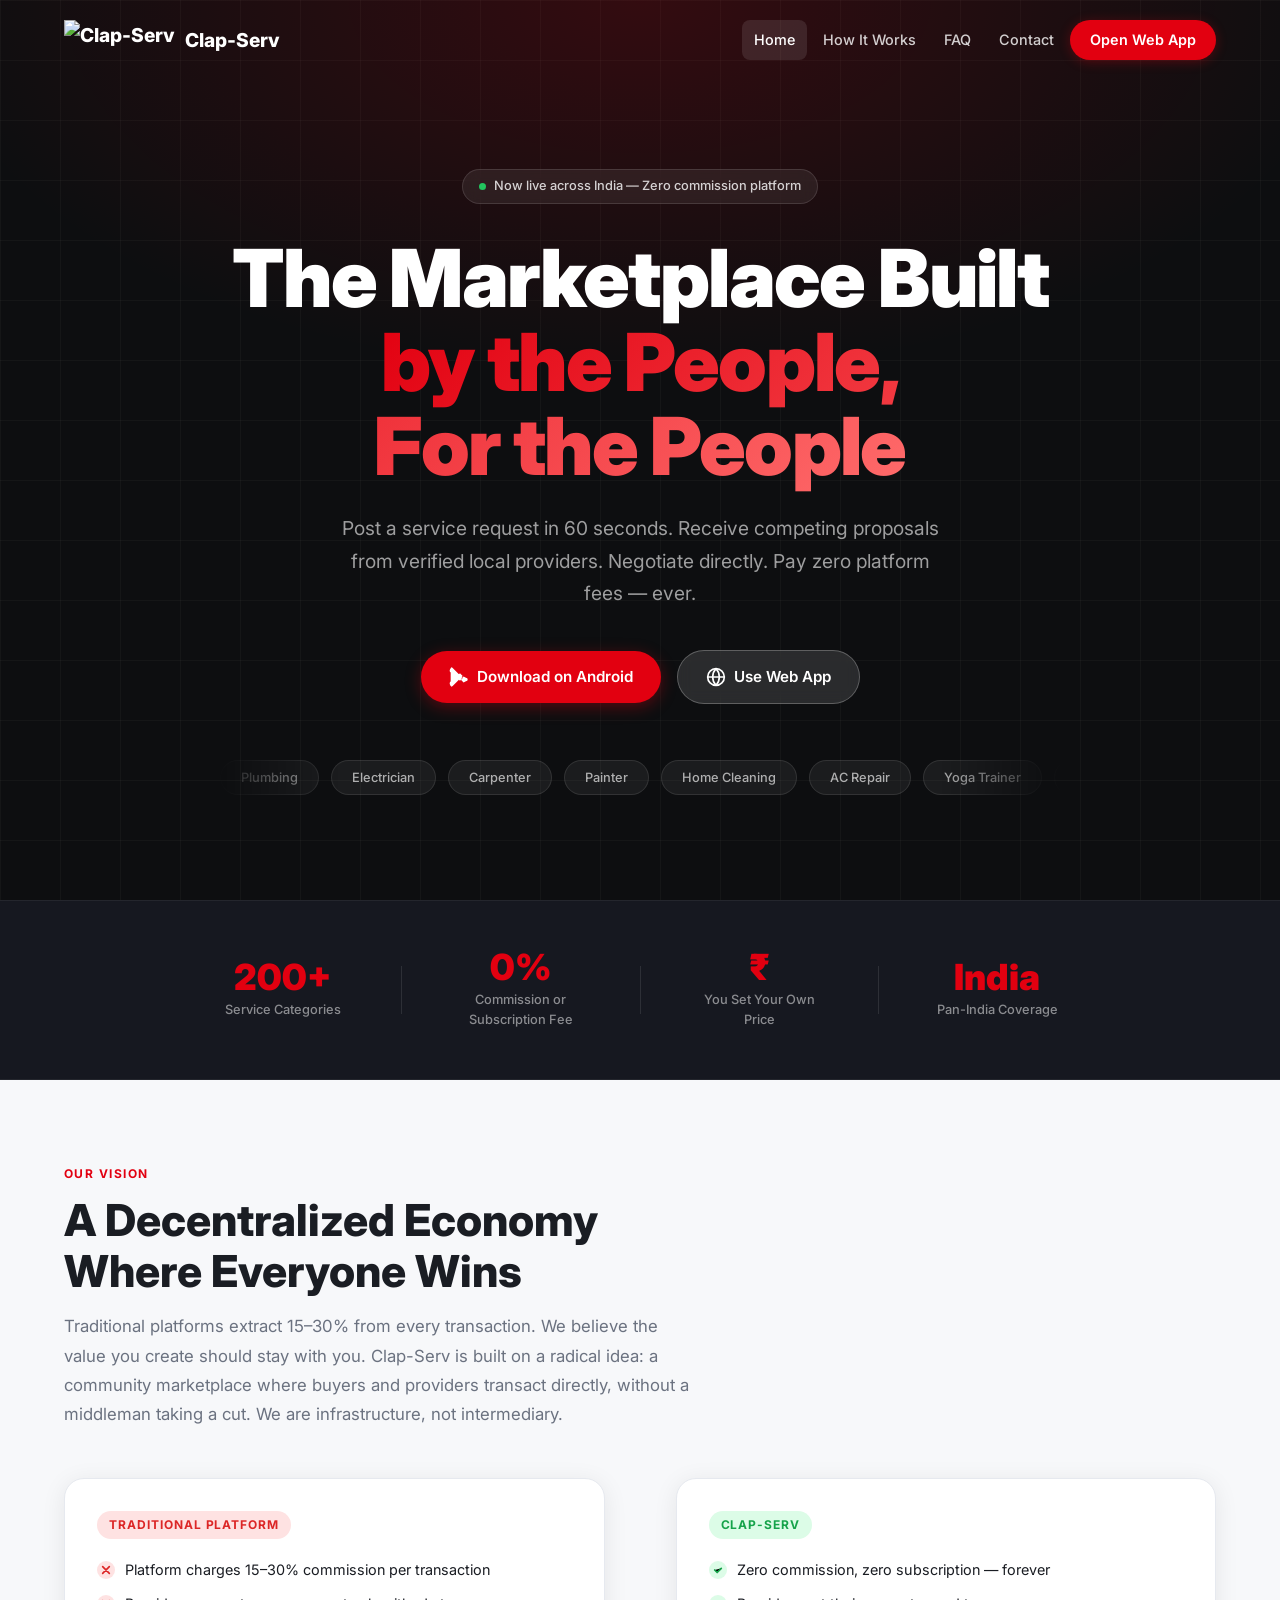
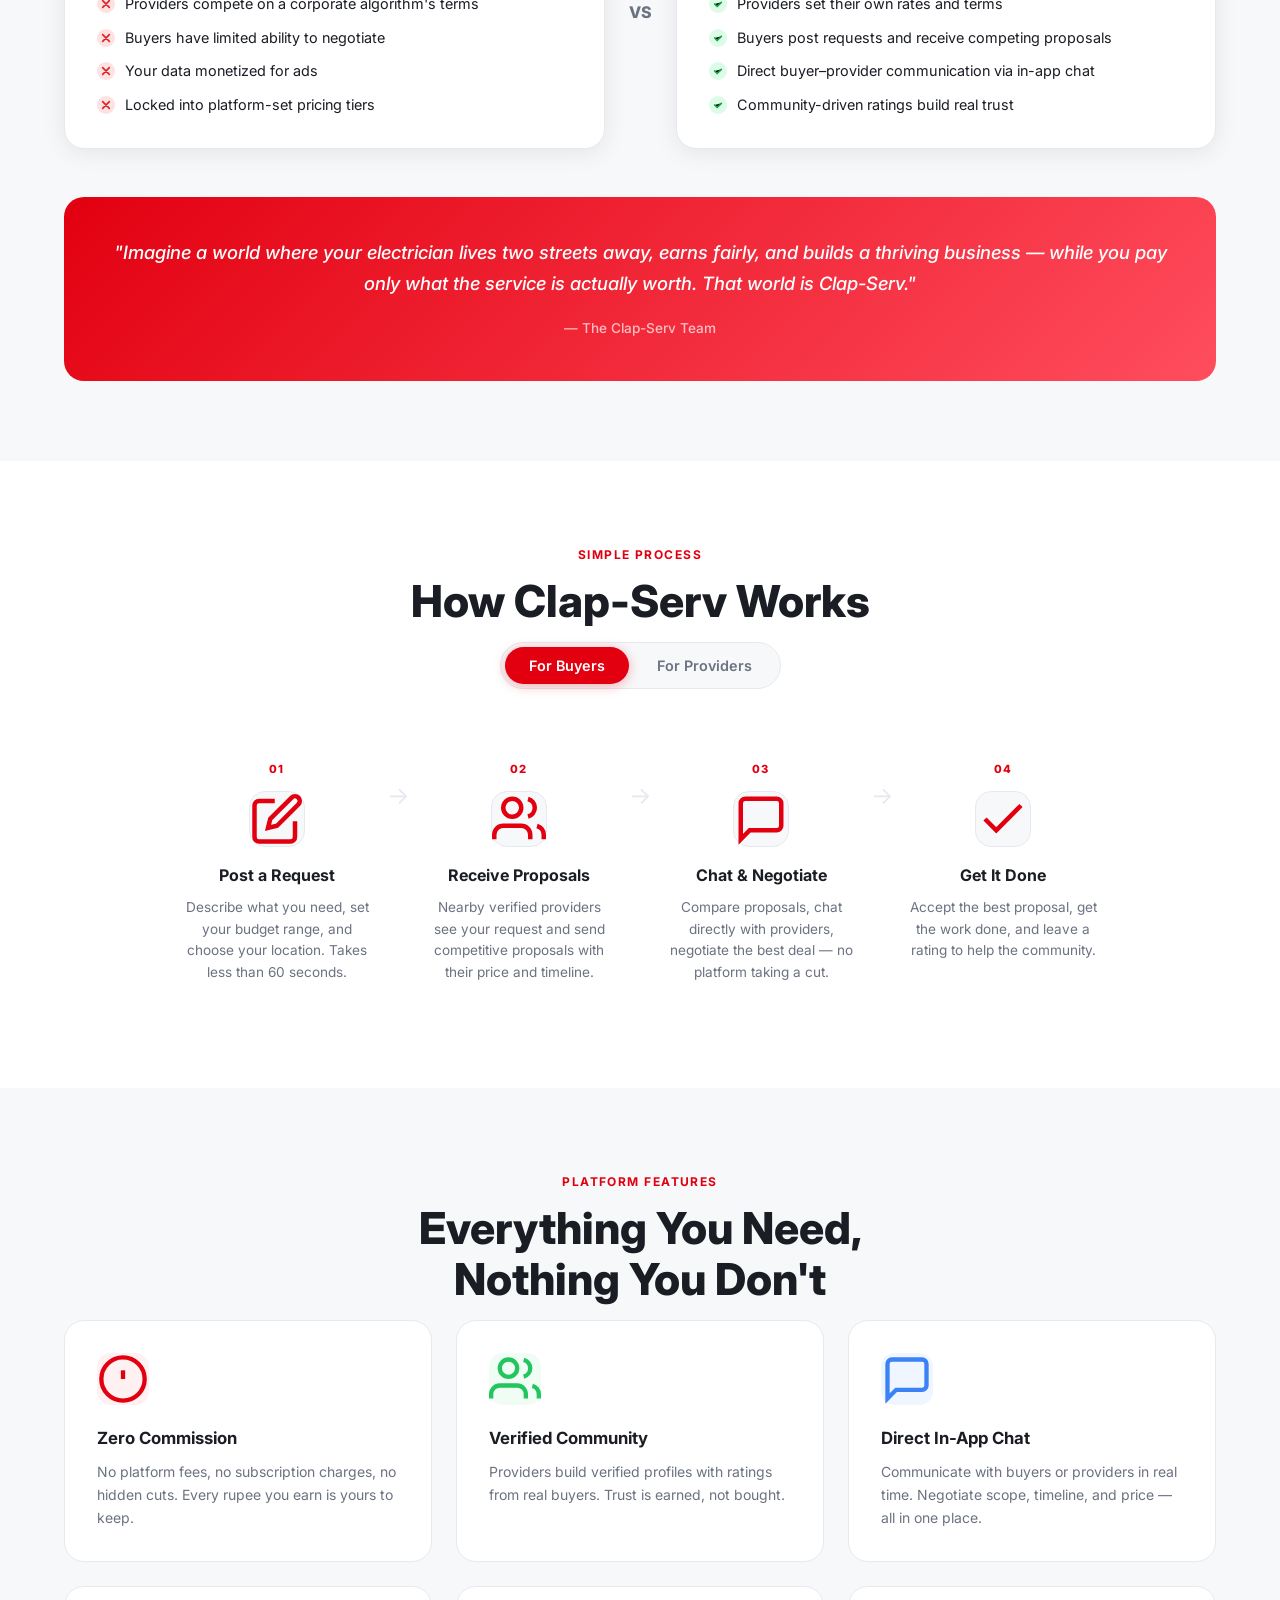
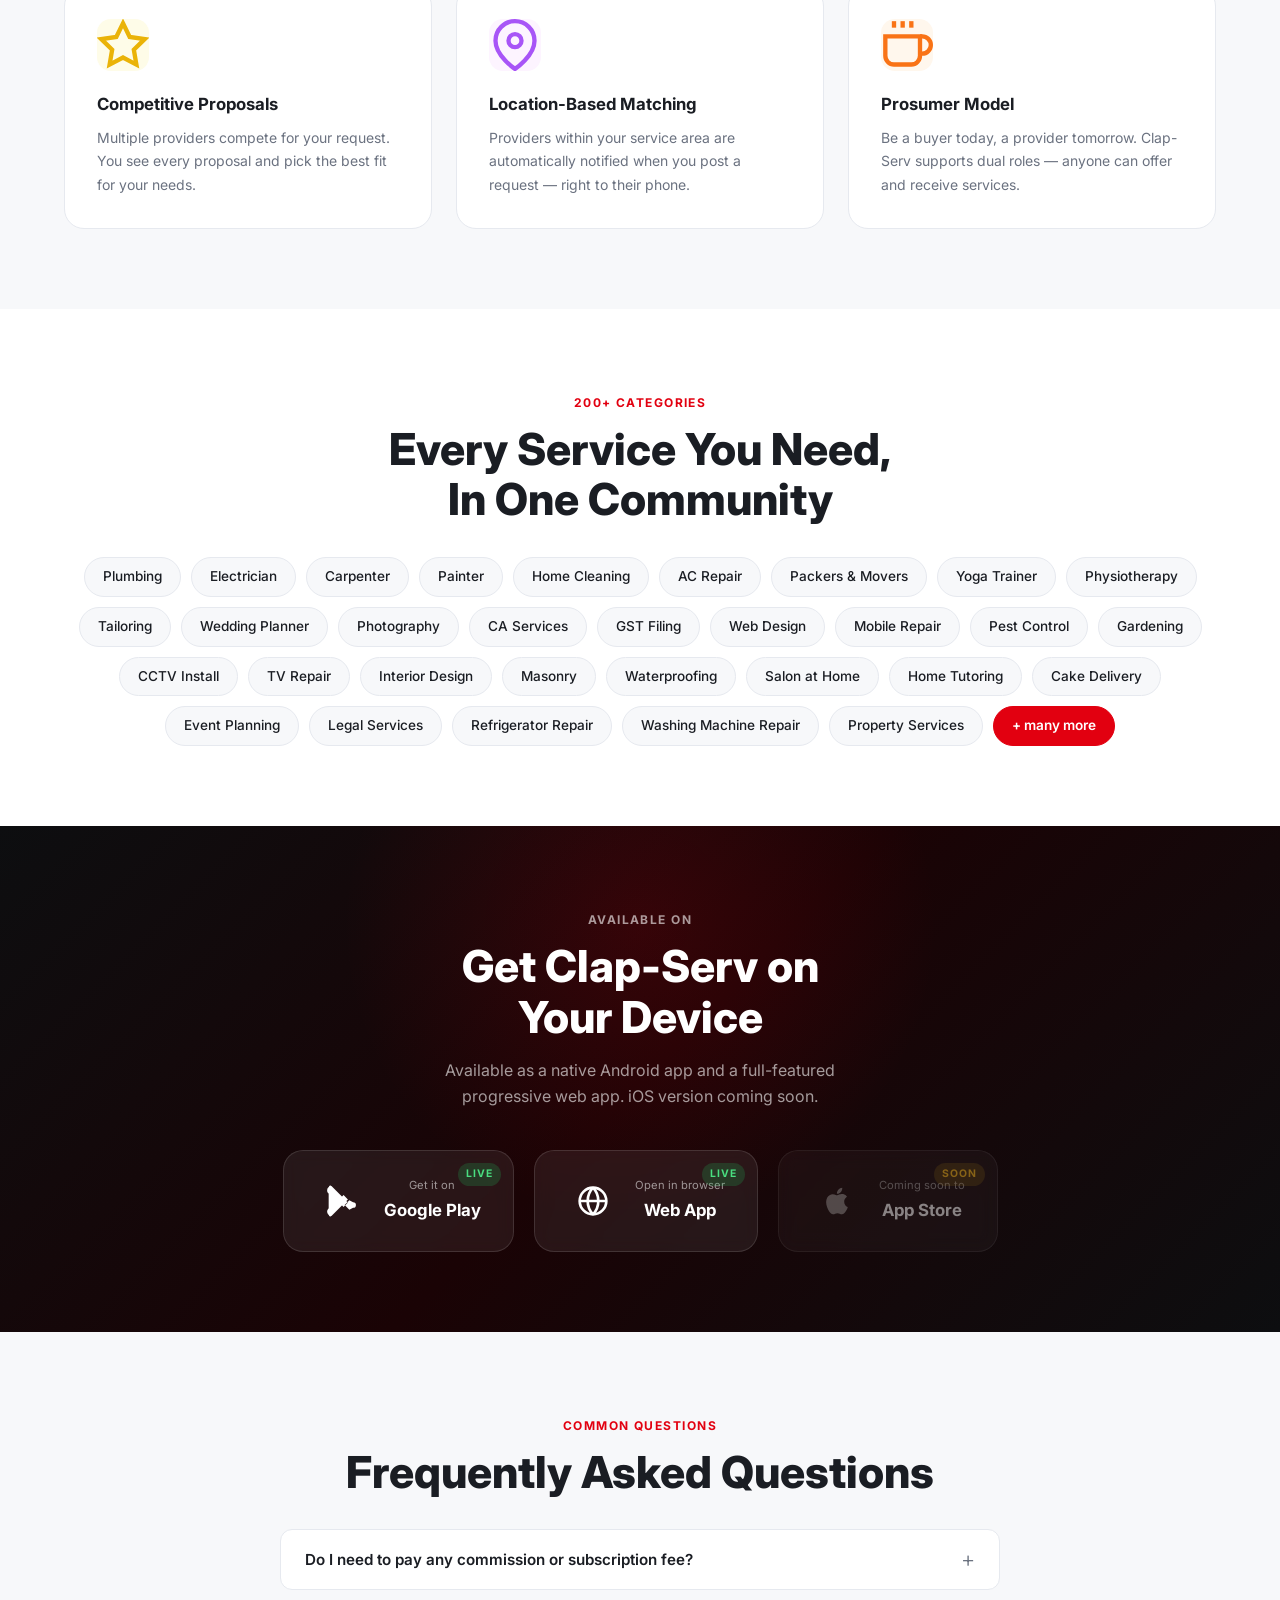
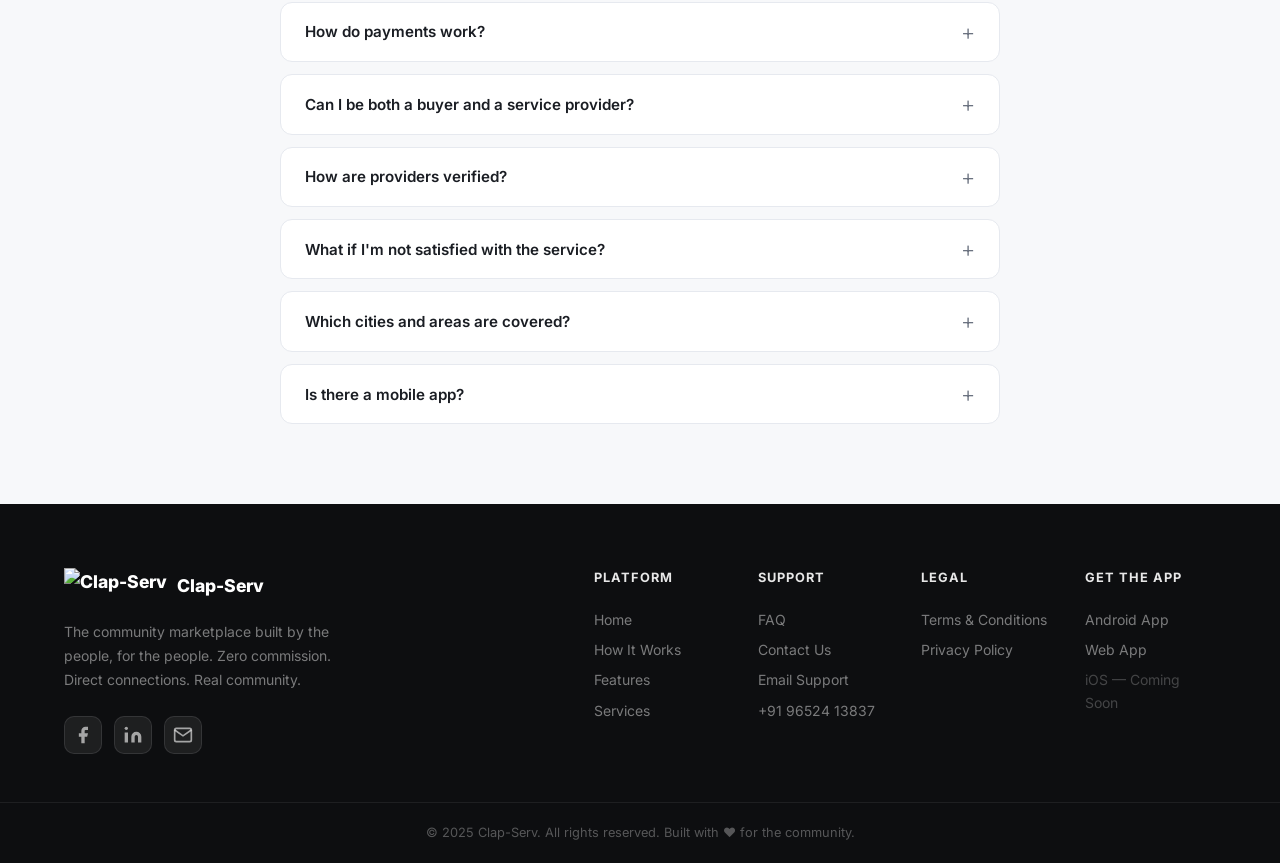
==== index.html @ e6463f9e "remove pricing page and all links to it Co-Authored-By: Claude Sonnet 4.6 <noreply@anthropic.com>" ====
<!DOCTYPE html>
<html lang="en">
<head>
  <meta charset="UTF-8">
  <meta name="viewport" content="width=device-width, initial-scale=1.0">
  <title>Clap-Serv — The Marketplace Built by the People, For the People</title>
  <meta name="description" content="Clap-Serv is India's decentralized community marketplace connecting buyers with skilled local service providers — zero commission, zero subscription.">
  <meta name="keywords" content="local services, marketplace, plumber, electrician, carpenter, zero commission, India, service providers, community">
  <meta name="author" content="Clap-Serv">
  <meta property="og:title" content="Clap-Serv — Community Service Marketplace">
  <meta property="og:description" content="Post a request. Get proposals. Pay zero commission. Join India's people-first service marketplace.">
  <meta property="og:image" content="images/logo_svg.png">
  <meta property="og:url" content="https://www.clap-serv.com">
  <link rel="icon" type="image/png" href="images/logo_svg.png">

  <!-- Google Fonts -->
  <link rel="preconnect" href="https://fonts.googleapis.com">
  <link rel="preconnect" href="https://fonts.gstatic.com" crossorigin>
  <link href="https://fonts.googleapis.com/css2?family=Inter:wght@300;400;500;600;700;800;900&display=swap" rel="stylesheet">

  <link rel="stylesheet" href="style.css">
</head>
<body>

  <!-- ============ NAVBAR ============ -->
  <nav class="navbar" id="navbar">
    <div class="nav-container">
      <a href="index.html" class="nav-logo">
        <img src="images/logo_svg.png" alt="Clap-Serv" height="40">
        <span>Clap-Serv</span>
      </a>
      <button class="nav-toggle" id="navToggle" aria-label="Toggle menu">
        <span></span><span></span><span></span>
      </button>
      <div class="nav-links" id="navLinks">
        <a href="index.html" class="active">Home</a>
        <a href="#how-it-works">How It Works</a>
        <a href="faq/index.html">FAQ</a>
        <a href="contact.html">Contact</a>
        <a href="https://app.clap-serv.com" class="btn-nav" target="_blank">Open Web App</a>
      </div>
    </div>
  </nav>

  <!-- ============ HERO ============ -->
  <section class="hero" id="home">
    <div class="hero-bg-grid"></div>
    <div class="hero-container">
      <div class="hero-badge">
        <span class="badge-dot"></span>
        Now live across India &mdash; Zero commission platform
      </div>
      <h1 class="hero-title">
        The Marketplace Built<br>
        <span class="gradient-text">by the People,<br>For the People</span>
      </h1>
      <p class="hero-sub">
        Post a service request in 60 seconds. Receive competing proposals from verified local providers.
        Negotiate directly. Pay zero platform fees — ever.
      </p>
      <div class="hero-actions">
        <a href="https://play.google.com/store/apps/details?id=com.clapserv.app" class="btn-primary" target="_blank">
          <svg viewBox="0 0 24 24" fill="currentColor" width="20" height="20"><path d="M3.18 23.76A2 2 0 0 1 2 22V2a2 2 0 0 1 1.18-1.76L14 12 3.18 23.76zm17.14-10.89L17.5 11.5l-3.5 3.5 3.5 3.5 2.82-1.36A2 2 0 0 0 20.32 12.87zM4.1.83 16.45 13.17 13.17 16.45 3.86 7.14a2.01 2.01 0 0 1 .24-6.31zM3.86 16.87l9.31-9.31 3.28 3.28L4.1 23.17A2 2 0 0 1 3.86 16.87z"/></svg>
          Download on Android
        </a>
        <a href="https://app.clap-serv.com" class="btn-secondary" target="_blank">
          <svg viewBox="0 0 24 24" fill="none" stroke="currentColor" stroke-width="2" width="20" height="20"><circle cx="12" cy="12" r="10"/><path d="M12 2a14.5 14.5 0 0 1 0 20M12 2a14.5 14.5 0 0 0 0 20M2 12h20"/></svg>
          Use Web App
        </a>
      </div>
      <div class="hero-marquee-wrap">
        <div class="hero-marquee">
          <div class="marquee-track">
            <span>Plumbing</span><span>Electrician</span><span>Carpenter</span><span>Painter</span><span>Home Cleaning</span><span>AC Repair</span><span>Yoga Trainer</span><span>CA Services</span><span>Photography</span><span>Web Design</span><span>Tailoring</span><span>Pest Control</span><span>Home Tutoring</span><span>Wedding Planner</span><span>Physiotherapy</span><span>CCTV Install</span>
            <span>Plumbing</span><span>Electrician</span><span>Carpenter</span><span>Painter</span><span>Home Cleaning</span><span>AC Repair</span><span>Yoga Trainer</span><span>CA Services</span><span>Photography</span><span>Web Design</span><span>Tailoring</span><span>Pest Control</span><span>Home Tutoring</span><span>Wedding Planner</span><span>Physiotherapy</span><span>CCTV Install</span>
          </div>
        </div>
      </div>
    </div>
  </section>

  <!-- ============ STATS BAR ============ -->
  <section class="stats-bar">
    <div class="stats-container">
      <div class="stat-item">
        <span class="stat-num">200+</span>
        <span class="stat-label">Service Categories</span>
      </div>
      <div class="stat-divider"></div>
      <div class="stat-item">
        <span class="stat-num">0%</span>
        <span class="stat-label">Commission or Subscription Fee</span>
      </div>
      <div class="stat-divider"></div>
      <div class="stat-item">
        <span class="stat-num">&#x20B9;</span>
        <span class="stat-label">You Set Your Own Price</span>
      </div>
      <div class="stat-divider"></div>
      <div class="stat-item">
        <span class="stat-num">India</span>
        <span class="stat-label">Pan-India Coverage</span>
      </div>
    </div>
  </section>

  <!-- ============ VISION ============ -->
  <section class="vision" id="vision">
    <div class="section-container">
      <div class="section-label">Our Vision</div>
      <h2 class="section-title">A Decentralized Economy<br>Where Everyone Wins</h2>
      <p class="section-sub">
        Traditional platforms extract 15–30% from every transaction. We believe the value you create should stay with you.
        Clap-Serv is built on a radical idea: a community marketplace where buyers and providers transact directly,
        without a middleman taking a cut. We are infrastructure, not intermediary.
      </p>
      <div class="vision-compare">
        <div class="compare-card compare-old">
          <div class="compare-header">
            <span class="compare-tag tag-old">Traditional Platform</span>
          </div>
          <ul class="compare-list">
            <li class="bad">Platform charges 15–30% commission per transaction</li>
            <li class="bad">Providers compete on a corporate algorithm's terms</li>
            <li class="bad">Buyers have limited ability to negotiate</li>
            <li class="bad">Your data monetized for ads</li>
            <li class="bad">Locked into platform-set pricing tiers</li>
          </ul>
        </div>
        <div class="compare-vs">VS</div>
        <div class="compare-card compare-new">
          <div class="compare-header">
            <span class="compare-tag tag-new">Clap-Serv</span>
          </div>
          <ul class="compare-list">
            <li class="good">Zero commission, zero subscription — forever</li>
            <li class="good">Providers set their own rates and terms</li>
            <li class="good">Buyers post requests and receive competing proposals</li>
            <li class="good">Direct buyer–provider communication via in-app chat</li>
            <li class="good">Community-driven ratings build real trust</li>
          </ul>
        </div>
      </div>
      <div class="vision-quote">
        <blockquote>
          "Imagine a world where your electrician lives two streets away, earns fairly, and builds a thriving business —
          while you pay only what the service is actually worth. That world is Clap-Serv."
        </blockquote>
        <cite>— The Clap-Serv Team</cite>
      </div>
    </div>
  </section>

  <!-- ============ HOW IT WORKS ============ -->
  <section class="how-it-works" id="how-it-works">
    <div class="section-container">
      <div class="section-label">Simple Process</div>
      <h2 class="section-title">How Clap-Serv Works</h2>
      <div class="tabs">
        <button class="tab-btn active" data-tab="buyers">For Buyers</button>
        <button class="tab-btn" data-tab="providers">For Providers</button>
      </div>
      <div class="tab-content active" id="tab-buyers">
        <div class="steps">
          <div class="step">
            <div class="step-number">01</div>
            <div class="step-icon">
              <svg viewBox="0 0 24 24" fill="none" stroke="currentColor" stroke-width="2"><path d="M11 4H4a2 2 0 0 0-2 2v14a2 2 0 0 0 2 2h14a2 2 0 0 0 2-2v-7"/><path d="M18.5 2.5a2.121 2.121 0 0 1 3 3L12 15l-4 1 1-4 9.5-9.5z"/></svg>
            </div>
            <h3>Post a Request</h3>
            <p>Describe what you need, set your budget range, and choose your location. Takes less than 60 seconds.</p>
          </div>
          <div class="step-arrow">→</div>
          <div class="step">
            <div class="step-number">02</div>
            <div class="step-icon">
              <svg viewBox="0 0 24 24" fill="none" stroke="currentColor" stroke-width="2"><path d="M17 21v-2a4 4 0 0 0-4-4H5a4 4 0 0 0-4 4v2"/><circle cx="9" cy="7" r="4"/><path d="M23 21v-2a4 4 0 0 0-3-3.87"/><path d="M16 3.13a4 4 0 0 1 0 7.75"/></svg>
            </div>
            <h3>Receive Proposals</h3>
            <p>Nearby verified providers see your request and send competitive proposals with their price and timeline.</p>
          </div>
          <div class="step-arrow">→</div>
          <div class="step">
            <div class="step-number">03</div>
            <div class="step-icon">
              <svg viewBox="0 0 24 24" fill="none" stroke="currentColor" stroke-width="2"><path d="M21 15a2 2 0 0 1-2 2H7l-4 4V5a2 2 0 0 1 2-2h14a2 2 0 0 1 2 2z"/></svg>
            </div>
            <h3>Chat & Negotiate</h3>
            <p>Compare proposals, chat directly with providers, negotiate the best deal — no platform taking a cut.</p>
          </div>
          <div class="step-arrow">→</div>
          <div class="step">
            <div class="step-number">04</div>
            <div class="step-icon">
              <svg viewBox="0 0 24 24" fill="none" stroke="currentColor" stroke-width="2"><polyline points="20 6 9 17 4 12"/></svg>
            </div>
            <h3>Get It Done</h3>
            <p>Accept the best proposal, get the work done, and leave a rating to help the community.</p>
          </div>
        </div>
      </div>
      <div class="tab-content" id="tab-providers">
        <div class="steps">
          <div class="step">
            <div class="step-number">01</div>
            <div class="step-icon">
              <svg viewBox="0 0 24 24" fill="none" stroke="currentColor" stroke-width="2"><path d="M20 21v-2a4 4 0 0 0-4-4H8a4 4 0 0 0-4 4v2"/><circle cx="12" cy="7" r="4"/></svg>
            </div>
            <h3>Build Your Profile</h3>
            <p>Add your skills, set your service area, upload your portfolio, and set your hourly rate. It's 100% free.</p>
          </div>
          <div class="step-arrow">→</div>
          <div class="step">
            <div class="step-number">02</div>
            <div class="step-icon">
              <svg viewBox="0 0 24 24" fill="none" stroke="currentColor" stroke-width="2"><path d="M18 8h1a4 4 0 0 1 0 8h-1"/><path d="M2 8h16v9a4 4 0 0 1-4 4H6a4 4 0 0 1-4-4V8z"/><line x1="6" y1="1" x2="6" y2="4"/><line x1="10" y1="1" x2="10" y2="4"/><line x1="14" y1="1" x2="14" y2="4"/></svg>
            </div>
            <h3>Get Notified</h3>
            <p>Receive instant push notifications when buyers near you post requests matching your skills.</p>
          </div>
          <div class="step-arrow">→</div>
          <div class="step">
            <div class="step-number">03</div>
            <div class="step-icon">
              <svg viewBox="0 0 24 24" fill="none" stroke="currentColor" stroke-width="2"><line x1="12" y1="1" x2="12" y2="23"/><path d="M17 5H9.5a3.5 3.5 0 0 0 0 7h5a3.5 3.5 0 0 1 0 7H6"/></svg>
            </div>
            <h3>Submit a Proposal</h3>
            <p>Send your best price and timeline. You decide your worth — no algorithm, no undercutting race to the bottom.</p>
          </div>
          <div class="step-arrow">→</div>
          <div class="step">
            <div class="step-number">04</div>
            <div class="step-icon">
              <svg viewBox="0 0 24 24" fill="none" stroke="currentColor" stroke-width="2"><path d="M12 22s8-4 8-10V5l-8-3-8 3v7c0 6 8 10 8 10z"/></svg>
            </div>
            <h3>Earn & Grow</h3>
            <p>Win the job, complete the service, collect payment directly, and build your community reputation.</p>
          </div>
        </div>
      </div>
    </div>
  </section>

  <!-- ============ FEATURES ============ -->
  <section class="features" id="features">
    <div class="section-container">
      <div class="section-label">Platform Features</div>
      <h2 class="section-title">Everything You Need,<br>Nothing You Don't</h2>
      <div class="features-grid">
        <div class="feature-card">
          <div class="feature-icon" style="background: #fff1f2;">
            <svg viewBox="0 0 24 24" fill="none" stroke="#E20010" stroke-width="2"><circle cx="12" cy="12" r="10"/><line x1="12" y1="8" x2="12" y2="12"/><line x1="12" y1="16" x2="12.01" y2="16"/></svg>
          </div>
          <h3>Zero Commission</h3>
          <p>No platform fees, no subscription charges, no hidden cuts. Every rupee you earn is yours to keep.</p>
        </div>
        <div class="feature-card">
          <div class="feature-icon" style="background: #f0fdf4;">
            <svg viewBox="0 0 24 24" fill="none" stroke="#22c55e" stroke-width="2"><path d="M17 21v-2a4 4 0 0 0-4-4H5a4 4 0 0 0-4 4v2"/><circle cx="9" cy="7" r="4"/><path d="M23 21v-2a4 4 0 0 0-3-3.87"/><path d="M16 3.13a4 4 0 0 1 0 7.75"/></svg>
          </div>
          <h3>Verified Community</h3>
          <p>Providers build verified profiles with ratings from real buyers. Trust is earned, not bought.</p>
        </div>
        <div class="feature-card">
          <div class="feature-icon" style="background: #eff6ff;">
            <svg viewBox="0 0 24 24" fill="none" stroke="#3b82f6" stroke-width="2"><path d="M21 15a2 2 0 0 1-2 2H7l-4 4V5a2 2 0 0 1 2-2h14a2 2 0 0 1 2 2z"/></svg>
          </div>
          <h3>Direct In-App Chat</h3>
          <p>Communicate with buyers or providers in real time. Negotiate scope, timeline, and price — all in one place.</p>
        </div>
        <div class="feature-card">
          <div class="feature-icon" style="background: #fefce8;">
            <svg viewBox="0 0 24 24" fill="none" stroke="#eab308" stroke-width="2"><polygon points="12 2 15.09 8.26 22 9.27 17 14.14 18.18 21.02 12 17.77 5.82 21.02 7 14.14 2 9.27 8.91 8.26 12 2"/></svg>
          </div>
          <h3>Competitive Proposals</h3>
          <p>Multiple providers compete for your request. You see every proposal and pick the best fit for your needs.</p>
        </div>
        <div class="feature-card">
          <div class="feature-icon" style="background: #fdf4ff;">
            <svg viewBox="0 0 24 24" fill="none" stroke="#a855f7" stroke-width="2"><path d="M21 10c0 7-9 13-9 13s-9-6-9-13a9 9 0 0 1 18 0z"/><circle cx="12" cy="10" r="3"/></svg>
          </div>
          <h3>Location-Based Matching</h3>
          <p>Providers within your service area are automatically notified when you post a request — right to their phone.</p>
        </div>
        <div class="feature-card">
          <div class="feature-icon" style="background: #fff7ed;">
            <svg viewBox="0 0 24 24" fill="none" stroke="#f97316" stroke-width="2"><path d="M18 8h1a4 4 0 0 1 0 8h-1"/><path d="M2 8h16v9a4 4 0 0 1-4 4H6a4 4 0 0 1-4-4V8z"/><line x1="6" y1="1" x2="6" y2="4"/><line x1="10" y1="1" x2="10" y2="4"/><line x1="14" y1="1" x2="14" y2="4"/></svg>
          </div>
          <h3>Prosumer Model</h3>
          <p>Be a buyer today, a provider tomorrow. Clap-Serv supports dual roles — anyone can offer and receive services.</p>
        </div>
      </div>
    </div>
  </section>

  <!-- ============ SERVICES ============ -->
  <section class="services-section" id="services">
    <div class="section-container">
      <div class="section-label">200+ Categories</div>
      <h2 class="section-title">Every Service You Need,<br>In One Community</h2>
      <div class="services-pills">
        <span>Plumbing</span><span>Electrician</span><span>Carpenter</span><span>Painter</span>
        <span>Home Cleaning</span><span>AC Repair</span><span>Packers &amp; Movers</span><span>Yoga Trainer</span>
        <span>Physiotherapy</span><span>Tailoring</span><span>Wedding Planner</span><span>Photography</span>
        <span>CA Services</span><span>GST Filing</span><span>Web Design</span><span>Mobile Repair</span>
        <span>Pest Control</span><span>Gardening</span><span>CCTV Install</span><span>TV Repair</span>
        <span>Interior Design</span><span>Masonry</span><span>Waterproofing</span><span>Salon at Home</span>
        <span>Home Tutoring</span><span>Cake Delivery</span><span>Event Planning</span><span>Legal Services</span>
        <span>Refrigerator Repair</span><span>Washing Machine Repair</span><span>Property Services</span><span>+ many more</span>
      </div>
    </div>
  </section>

  <!-- ============ DOWNLOAD ============ -->
  <section class="download" id="download">
    <div class="section-container">
      <div class="download-content">
        <div class="section-label" style="color: #fff9;">Available On</div>
        <h2 class="section-title" style="color: #fff;">Get Clap-Serv on<br>Your Device</h2>
        <p style="color: #ffffff99; max-width: 480px; margin: 0 auto 2.5rem;">
          Available as a native Android app and a full-featured progressive web app.
          iOS version coming soon.
        </p>
        <div class="download-cards">
          <a href="https://play.google.com/store/apps/details?id=com.clapserv.app" class="download-card" target="_blank">
            <div class="download-icon">
              <svg viewBox="0 0 24 24" fill="currentColor" width="32" height="32"><path d="M3.18 23.76A2 2 0 0 1 2 22V2a2 2 0 0 1 1.18-1.76L14 12 3.18 23.76zm17.14-10.89L17.5 11.5l-3.5 3.5 3.5 3.5 2.82-1.36A2 2 0 0 0 20.32 12.87zM4.1.83 16.45 13.17 13.17 16.45 3.86 7.14a2.01 2.01 0 0 1 .24-6.31zM3.86 16.87l9.31-9.31 3.28 3.28L4.1 23.17A2 2 0 0 1 3.86 16.87z"/></svg>
            </div>
            <div>
              <div class="download-sublabel">Get it on</div>
              <div class="download-store">Google Play</div>
            </div>
            <div class="download-badge live">Live</div>
          </a>
          <a href="https://app.clap-serv.com" class="download-card" target="_blank">
            <div class="download-icon">
              <svg viewBox="0 0 24 24" fill="none" stroke="currentColor" stroke-width="2" width="32" height="32"><circle cx="12" cy="12" r="10"/><path d="M12 2a14.5 14.5 0 0 1 0 20M12 2a14.5 14.5 0 0 0 0 20M2 12h20"/></svg>
            </div>
            <div>
              <div class="download-sublabel">Open in browser</div>
              <div class="download-store">Web App</div>
            </div>
            <div class="download-badge live">Live</div>
          </a>
          <div class="download-card disabled">
            <div class="download-icon" style="opacity: 0.5;">
              <svg viewBox="0 0 24 24" fill="currentColor" width="32" height="32"><path d="M18.71 19.5c-.83 1.24-1.71 2.45-3.05 2.47-1.34.03-1.77-.79-3.29-.79-1.53 0-2 .77-3.27.82-1.31.05-2.3-1.32-3.14-2.53C4.25 17 2.94 12.45 4.7 9.39c.87-1.52 2.43-2.48 4.12-2.51 1.28-.02 2.5.87 3.29.87.78 0 2.26-1.07 3.8-.91.65.03 2.47.26 3.64 1.98-.09.06-2.17 1.28-2.15 3.81.03 3.02 2.65 4.03 2.68 4.04-.03.07-.42 1.44-1.38 2.83M13 3.5c.73-.83 1.94-1.46 2.94-1.5.13 1.17-.34 2.35-1.04 3.19-.69.85-1.83 1.51-2.95 1.42-.15-1.15.41-2.35 1.05-3.11z"/></svg>
            </div>
            <div>
              <div class="download-sublabel">Coming soon to</div>
              <div class="download-store">App Store</div>
            </div>
            <div class="download-badge soon">Soon</div>
          </div>
        </div>
      </div>
    </div>
  </section>

  <!-- ============ FAQ ============ -->
  <section class="faq-section" id="faq">
    <div class="section-container">
      <div class="section-label">Common Questions</div>
      <h2 class="section-title">Frequently Asked Questions</h2>
      <div class="faq-list">
        <div class="faq-item">
          <button class="faq-q">
            Do I need to pay any commission or subscription fee?
            <span class="faq-icon">+</span>
          </button>
          <div class="faq-a">
            <p>No. Clap-Serv is completely free for both buyers and providers. There are no commission fees, no subscription charges, and no hidden costs — ever. You earn 100% of what you charge.</p>
          </div>
        </div>
        <div class="faq-item">
          <button class="faq-q">
            How do payments work?
            <span class="faq-icon">+</span>
          </button>
          <div class="faq-a">
            <p>Payments are arranged directly between you and the service provider. You can pay via UPI, cash, bank transfer, or any method you agree on. Clap-Serv is not involved in the payment — we simply connect you.</p>
          </div>
        </div>
        <div class="faq-item">
          <button class="faq-q">
            Can I be both a buyer and a service provider?
            <span class="faq-icon">+</span>
          </button>
          <div class="faq-a">
            <p>Absolutely. Clap-Serv supports a "prosumer" model where you can post requests as a buyer and also offer your skills as a provider — all from the same account. Switch roles anytime from your profile.</p>
          </div>
        </div>
        <div class="faq-item">
          <button class="faq-q">
            How are providers verified?
            <span class="faq-icon">+</span>
          </button>
          <div class="faq-a">
            <p>Providers build their reputation through community ratings and reviews left by real buyers. Every completed transaction contributes to a provider's public track record, creating transparent, community-driven trust.</p>
          </div>
        </div>
        <div class="faq-item">
          <button class="faq-q">
            What if I'm not satisfied with the service?
            <span class="faq-icon">+</span>
          </button>
          <div class="faq-a">
            <p>You can cancel a proposal before work begins and choose another provider. After work is completed, you can leave an honest review. The community rating system holds providers accountable publicly.</p>
          </div>
        </div>
        <div class="faq-item">
          <button class="faq-q">
            Which cities and areas are covered?
            <span class="faq-icon">+</span>
          </button>
          <div class="faq-a">
            <p>Clap-Serv covers all of India. You can post requests for any location, and providers in your area will be automatically notified. The more providers who join in your area, the faster you'll receive proposals.</p>
          </div>
        </div>
        <div class="faq-item">
          <button class="faq-q">
            Is there a mobile app?
            <span class="faq-icon">+</span>
          </button>
          <div class="faq-a">
            <p>Yes! Download the Android app from the Google Play Store (ID: com.clapserv.app). A full-featured web app is also available at app.clap-serv.com. An iOS App Store version is in development and coming soon.</p>
          </div>
        </div>
      </div>
    </div>
  </section>

  <!-- ============ FOOTER ============ -->
  <footer class="footer">
    <div class="footer-container">
      <div class="footer-brand">
        <a href="index.html" class="footer-logo">
          <img src="images/logo_svg.png" alt="Clap-Serv" height="36">
          <span>Clap-Serv</span>
        </a>
        <p>The community marketplace built by the people, for the people. Zero commission. Direct connections. Real community.</p>
        <div class="footer-social">
          <a href="https://www.facebook.com/clapserv/" target="_blank" aria-label="Facebook">
            <svg viewBox="0 0 24 24" fill="currentColor" width="20" height="20"><path d="M18 2h-3a5 5 0 0 0-5 5v3H7v4h3v8h4v-8h3l1-4h-4V7a1 1 0 0 1 1-1h3z"/></svg>
          </a>
          <a href="https://www.linkedin.com/company/clap-serv/" target="_blank" aria-label="LinkedIn">
            <svg viewBox="0 0 24 24" fill="currentColor" width="20" height="20"><path d="M16 8a6 6 0 0 1 6 6v7h-4v-7a2 2 0 0 0-2-2 2 2 0 0 0-2 2v7h-4v-7a6 6 0 0 1 6-6zM2 9h4v12H2z"/><circle cx="4" cy="4" r="2"/></svg>
          </a>
          <a href="mailto:contact@clap-serv.com" aria-label="Email">
            <svg viewBox="0 0 24 24" fill="none" stroke="currentColor" stroke-width="2" width="20" height="20"><path d="M4 4h16c1.1 0 2 .9 2 2v12c0 1.1-.9 2-2 2H4c-1.1 0-2-.9-2-2V6c0-1.1.9-2 2-2z"/><polyline points="22,6 12,13 2,6"/></svg>
          </a>
        </div>
      </div>
      <div class="footer-links">
        <div class="footer-col">
          <h4>Platform</h4>
          <a href="index.html">Home</a>
          <a href="#how-it-works">How It Works</a>
          <a href="#features">Features</a>
          <a href="#services">Services</a>
        </div>
        <div class="footer-col">
          <h4>Support</h4>
          <a href="faq/index.html">FAQ</a>
          <a href="contact.html">Contact Us</a>
          <a href="mailto:contact@clap-serv.com">Email Support</a>
          <a href="tel:+919652413837">+91 96524 13837</a>
        </div>
        <div class="footer-col">
          <h4>Legal</h4>
          <a href="terms-conditions/index.html">Terms &amp; Conditions</a>
          <a href="privacy-policy/index.html">Privacy Policy</a>
        </div>
        <div class="footer-col">
          <h4>Get the App</h4>
          <a href="https://play.google.com/store/apps/details?id=com.clapserv.app" target="_blank">Android App</a>
          <a href="https://app.clap-serv.com" target="_blank">Web App</a>
          <a href="#download" style="opacity: 0.5; pointer-events: none;">iOS — Coming Soon</a>
        </div>
      </div>
    </div>
    <div class="footer-bottom">
      <p>&copy; 2025 Clap-Serv. All rights reserved. Built with &hearts; for the community.</p>
    </div>
  </footer>

  <a href="#home" class="scroll-top" id="scrollTop" aria-label="Back to top">
    <svg viewBox="0 0 24 24" fill="none" stroke="currentColor" stroke-width="2.5" width="20" height="20"><polyline points="18 15 12 9 6 15"/></svg>
  </a>

  <script>
    // Navbar scroll behavior
    const navbar = document.getElementById('navbar');
    window.addEventListener('scroll', () => {
      navbar.classList.toggle('scrolled', window.scrollY > 50);
      document.getElementById('scrollTop').classList.toggle('visible', window.scrollY > 400);
    });

    // Mobile nav toggle
    document.getElementById('navToggle').addEventListener('click', () => {
      document.getElementById('navLinks').classList.toggle('open');
      document.getElementById('navToggle').classList.toggle('active');
    });

    // Close nav on link click
    document.querySelectorAll('.nav-links a').forEach(a => {
      a.addEventListener('click', () => {
        document.getElementById('navLinks').classList.remove('open');
        document.getElementById('navToggle').classList.remove('active');
      });
    });

    // Tab switcher
    document.querySelectorAll('.tab-btn').forEach(btn => {
      btn.addEventListener('click', () => {
        document.querySelectorAll('.tab-btn').forEach(b => b.classList.remove('active'));
        document.querySelectorAll('.tab-content').forEach(c => c.classList.remove('active'));
        btn.classList.add('active');
        document.getElementById('tab-' + btn.dataset.tab).classList.add('active');
      });
    });

    // FAQ accordion
    document.querySelectorAll('.faq-q').forEach(btn => {
      btn.addEventListener('click', () => {
        const item = btn.closest('.faq-item');
        const isOpen = item.classList.contains('open');
        document.querySelectorAll('.faq-item').forEach(i => i.classList.remove('open'));
        if (!isOpen) item.classList.add('open');
      });
    });

    // Scroll reveal
    const observer = new IntersectionObserver((entries) => {
      entries.forEach(e => { if (e.isIntersecting) e.target.classList.add('revealed'); });
    }, { threshold: 0.1 });
    document.querySelectorAll('.feature-card, .step, .compare-card, .faq-item, .stat-item').forEach(el => {
      el.classList.add('reveal');
      observer.observe(el);
    });
  </script>
</body>
</html>
---- style.css ----
/* ============================================================
   Clap-Serv — Modern Marketing Site
   Design System: Inter font, #E20010 primary, dark hero
   ============================================================ */

/* ---- Reset & Base ---- */
*, *::before, *::after { box-sizing: border-box; margin: 0; padding: 0; }

:root {
  --primary: #E20010;
  --primary-dark: #b8000d;
  --primary-light: #ff1a2a;
  --dark: #0D0E10;
  --dark-2: #161820;
  --text: #1A1D23;
  --text-muted: #6B7280;
  --border: #E6E9EF;
  --bg: #F7F8FA;
  --white: #FFFFFF;
  --success: #22c55e;
  --radius: 12px;
  --radius-lg: 20px;
  --shadow: 0 4px 24px rgba(0,0,0,0.08);
  --shadow-lg: 0 16px 48px rgba(0,0,0,0.14);
  --transition: 0.25s cubic-bezier(0.4, 0, 0.2, 1);
}

html { scroll-behavior: smooth; }

body {
  font-family: 'Inter', -apple-system, BlinkMacSystemFont, 'Segoe UI', sans-serif;
  font-size: 16px;
  line-height: 1.6;
  color: var(--text);
  background: var(--white);
  overflow-x: hidden;
}

img { max-width: 100%; display: block; }
a { color: inherit; text-decoration: none; }
button { font-family: inherit; cursor: pointer; border: none; background: none; }

/* ---- Typography ---- */
.section-label {
  display: inline-block;
  font-size: 0.75rem;
  font-weight: 700;
  letter-spacing: 0.12em;
  text-transform: uppercase;
  color: var(--primary);
  margin-bottom: 0.75rem;
}
.section-title {
  font-size: clamp(1.75rem, 4vw, 2.75rem);
  font-weight: 800;
  line-height: 1.15;
  color: var(--text);
  margin-bottom: 1rem;
}
.section-sub {
  font-size: 1.05rem;
  color: var(--text-muted);
  max-width: 640px;
  margin: 0 auto 3rem;
  line-height: 1.75;
}
.section-container {
  max-width: 1200px;
  margin: 0 auto;
  padding: 5rem 1.5rem;
  text-align: center;
}

/* ---- Gradient Text ---- */
.gradient-text {
  background: linear-gradient(135deg, var(--primary) 0%, #ff6b6b 100%);
  -webkit-background-clip: text;
  -webkit-text-fill-color: transparent;
  background-clip: text;
}

/* ---- Buttons ---- */
.btn-primary {
  display: inline-flex;
  align-items: center;
  gap: 0.5rem;
  background: var(--primary);
  color: #fff;
  font-weight: 600;
  font-size: 0.95rem;
  padding: 0.875rem 1.75rem;
  border-radius: 50px;
  transition: background var(--transition), transform var(--transition), box-shadow var(--transition);
  box-shadow: 0 4px 16px rgba(226, 0, 16, 0.35);
}
.btn-primary:hover {
  background: var(--primary-dark);
  transform: translateY(-2px);
  box-shadow: 0 8px 28px rgba(226, 0, 16, 0.45);
}

.btn-secondary {
  display: inline-flex;
  align-items: center;
  gap: 0.5rem;
  background: rgba(255,255,255,0.12);
  color: #fff;
  font-weight: 600;
  font-size: 0.95rem;
  padding: 0.875rem 1.75rem;
  border-radius: 50px;
  border: 1px solid rgba(255,255,255,0.25);
  transition: background var(--transition), transform var(--transition);
  backdrop-filter: blur(8px);
}
.btn-secondary:hover {
  background: rgba(255,255,255,0.22);
  transform: translateY(-2px);
}

/* ================================================================
   NAVBAR
================================================================ */
.navbar {
  position: fixed;
  top: 0;
  left: 0;
  right: 0;
  z-index: 1000;
  padding: 1.25rem 0;
  transition: background var(--transition), box-shadow var(--transition), padding var(--transition);
}
.navbar.scrolled {
  background: rgba(13, 14, 16, 0.95);
  backdrop-filter: blur(20px);
  box-shadow: 0 1px 0 rgba(255,255,255,0.06);
  padding: 0.75rem 0;
}
.nav-container {
  max-width: 1200px;
  margin: 0 auto;
  padding: 0 1.5rem;
  display: flex;
  align-items: center;
  justify-content: space-between;
  gap: 2rem;
}
.nav-logo {
  display: flex;
  align-items: center;
  gap: 0.625rem;
  color: #fff;
  font-weight: 800;
  font-size: 1.2rem;
  flex-shrink: 0;
}
.nav-links {
  display: flex;
  align-items: center;
  gap: 0.25rem;
  flex-wrap: wrap;
}
.nav-links a {
  color: rgba(255,255,255,0.8);
  font-size: 0.9rem;
  font-weight: 500;
  padding: 0.5rem 0.75rem;
  border-radius: 8px;
  transition: color var(--transition), background var(--transition);
}
.nav-links a:hover, .nav-links a.active {
  color: #fff;
  background: rgba(255,255,255,0.1);
}
.btn-nav {
  background: var(--primary) !important;
  color: #fff !important;
  padding: 0.5rem 1.25rem !important;
  border-radius: 50px !important;
  font-weight: 600 !important;
  box-shadow: 0 2px 12px rgba(226,0,16,0.3);
}
.btn-nav:hover {
  background: var(--primary-dark) !important;
}
.nav-toggle {
  display: none;
  flex-direction: column;
  gap: 5px;
  padding: 4px;
  z-index: 10;
}
.nav-toggle span {
  display: block;
  width: 24px;
  height: 2px;
  background: #fff;
  border-radius: 2px;
  transition: transform var(--transition), opacity var(--transition);
}
.nav-toggle.active span:nth-child(1) { transform: translateY(7px) rotate(45deg); }
.nav-toggle.active span:nth-child(2) { opacity: 0; }
.nav-toggle.active span:nth-child(3) { transform: translateY(-7px) rotate(-45deg); }

/* ================================================================
   HERO
================================================================ */
.hero {
  min-height: 100vh;
  background: var(--dark);
  display: flex;
  align-items: center;
  position: relative;
  overflow: hidden;
}
.hero-bg-grid {
  position: absolute;
  inset: 0;
  background-image:
    radial-gradient(ellipse 80% 60% at 50% 0%, rgba(226,0,16,0.18) 0%, transparent 70%),
    linear-gradient(rgba(255,255,255,0.03) 1px, transparent 1px),
    linear-gradient(90deg, rgba(255,255,255,0.03) 1px, transparent 1px);
  background-size: auto, 60px 60px, 60px 60px;
}
.hero-container {
  max-width: 900px;
  margin: 0 auto;
  padding: 9rem 1.5rem 5rem;
  text-align: center;
  position: relative;
  z-index: 1;
}
.hero-badge {
  display: inline-flex;
  align-items: center;
  gap: 0.5rem;
  background: rgba(255,255,255,0.07);
  border: 1px solid rgba(255,255,255,0.12);
  color: rgba(255,255,255,0.8);
  font-size: 0.8rem;
  font-weight: 500;
  padding: 0.4rem 1rem;
  border-radius: 50px;
  margin-bottom: 2rem;
  backdrop-filter: blur(8px);
}
.badge-dot {
  width: 7px;
  height: 7px;
  background: var(--success);
  border-radius: 50%;
  animation: pulse 2s infinite;
}
@keyframes pulse {
  0%, 100% { opacity: 1; transform: scale(1); }
  50% { opacity: 0.6; transform: scale(1.3); }
}
.hero-title {
  font-size: clamp(2.5rem, 7vw, 5rem);
  font-weight: 900;
  line-height: 1.05;
  color: #fff;
  margin-bottom: 1.5rem;
  letter-spacing: -0.02em;
}
.hero-sub {
  font-size: clamp(1rem, 2vw, 1.2rem);
  color: rgba(255,255,255,0.6);
  max-width: 600px;
  margin: 0 auto 2.5rem;
  line-height: 1.7;
}
.hero-actions {
  display: flex;
  align-items: center;
  justify-content: center;
  gap: 1rem;
  flex-wrap: wrap;
  margin-bottom: 3.5rem;
}

/* Marquee */
.hero-marquee-wrap {
  overflow: hidden;
  mask-image: linear-gradient(90deg, transparent 0%, black 15%, black 85%, transparent 100%);
  -webkit-mask-image: linear-gradient(90deg, transparent 0%, black 15%, black 85%, transparent 100%);
}
.hero-marquee { width: 100%; }
.marquee-track {
  display: flex;
  gap: 0;
  width: max-content;
  animation: marquee 28s linear infinite;
}
.marquee-track span {
  display: inline-block;
  padding: 0.4rem 1.25rem;
  margin: 0 0.375rem;
  background: rgba(255,255,255,0.06);
  border: 1px solid rgba(255,255,255,0.1);
  border-radius: 50px;
  color: rgba(255,255,255,0.65);
  font-size: 0.8rem;
  font-weight: 500;
  white-space: nowrap;
}
@keyframes marquee {
  0% { transform: translateX(0); }
  100% { transform: translateX(-50%); }
}

/* ================================================================
   STATS BAR
================================================================ */
.stats-bar {
  background: var(--dark-2);
  border-top: 1px solid rgba(255,255,255,0.06);
  border-bottom: 1px solid rgba(255,255,255,0.06);
}
.stats-container {
  max-width: 1000px;
  margin: 0 auto;
  padding: 2.5rem 1.5rem;
  display: flex;
  align-items: center;
  justify-content: center;
  gap: 0;
  flex-wrap: wrap;
}
.stat-item {
  display: flex;
  flex-direction: column;
  align-items: center;
  padding: 0.5rem 3rem;
  flex: 1;
  min-width: 150px;
}
.stat-num {
  font-size: 2.25rem;
  font-weight: 900;
  color: var(--primary);
  line-height: 1;
  margin-bottom: 0.3rem;
}
.stat-label {
  font-size: 0.8rem;
  color: rgba(255,255,255,0.5);
  font-weight: 500;
  text-align: center;
}
.stat-divider {
  width: 1px;
  height: 48px;
  background: rgba(255,255,255,0.1);
  flex-shrink: 0;
}

/* ================================================================
   VISION
================================================================ */
.vision { background: var(--bg); }
.vision .section-container { text-align: left; }
.vision .section-title, .vision .section-label { text-align: left; }
.vision .section-sub { text-align: left; margin-left: 0; }

.vision-compare {
  display: grid;
  grid-template-columns: 1fr auto 1fr;
  gap: 1.5rem;
  align-items: center;
  margin-bottom: 3rem;
}
.compare-card {
  background: var(--white);
  border: 1px solid var(--border);
  border-radius: var(--radius-lg);
  padding: 2rem;
  box-shadow: var(--shadow);
}
.compare-header { margin-bottom: 1.25rem; }
.compare-tag {
  display: inline-block;
  font-size: 0.75rem;
  font-weight: 700;
  letter-spacing: 0.08em;
  text-transform: uppercase;
  padding: 0.3rem 0.75rem;
  border-radius: 50px;
}
.tag-old { background: #fee2e2; color: #dc2626; }
.tag-new { background: #dcfce7; color: #16a34a; }
.compare-vs {
  font-size: 1rem;
  font-weight: 800;
  color: var(--text-muted);
  flex-shrink: 0;
  text-align: center;
}
.compare-list { list-style: none; display: flex; flex-direction: column; gap: 0.75rem; }
.compare-list li {
  display: flex;
  align-items: flex-start;
  gap: 0.625rem;
  font-size: 0.9rem;
  color: var(--text);
  line-height: 1.5;
}
.compare-list li::before {
  content: '';
  flex-shrink: 0;
  width: 18px;
  height: 18px;
  border-radius: 50%;
  margin-top: 2px;
  background-size: 10px 10px;
  background-repeat: no-repeat;
  background-position: center;
}
.compare-list li.bad::before {
  background-color: #fee2e2;
  background-image: url("data:image/svg+xml,%3Csvg xmlns='http://www.w3.org/2000/svg' viewBox='0 0 12 12'%3E%3Cpath d='M10 2L2 10M2 2l8 8' stroke='%23dc2626' stroke-width='2' stroke-linecap='round'/%3E%3C/svg%3E");
}
.compare-list li.good::before {
  background-color: #dcfce7;
  background-image: url("data:image/svg+xml,%3Csvg xmlns='http://www.w3.org/2000/svg' viewBox='0 0 12 12'%3E%3Cpath d='M2 6l3 3 5-5' stroke='%2316a34a' stroke-width='2' stroke-linecap='round' stroke-linejoin='round'/%3E%3C/svg%3E");
}
.vision-quote {
  background: linear-gradient(135deg, var(--primary) 0%, #ff4d5e 100%);
  border-radius: var(--radius-lg);
  padding: 2.5rem;
  text-align: center;
}
.vision-quote blockquote {
  font-size: 1.15rem;
  font-weight: 500;
  color: #fff;
  line-height: 1.7;
  font-style: italic;
  margin-bottom: 1rem;
}
.vision-quote cite {
  font-size: 0.85rem;
  color: rgba(255,255,255,0.7);
  font-style: normal;
  font-weight: 500;
}

/* ================================================================
   HOW IT WORKS
================================================================ */
.how-it-works { background: var(--white); }
.tabs {
  display: inline-flex;
  background: var(--bg);
  border: 1px solid var(--border);
  border-radius: 50px;
  padding: 4px;
  margin-bottom: 3rem;
  gap: 4px;
}
.tab-btn {
  padding: 0.625rem 1.5rem;
  border-radius: 50px;
  font-size: 0.9rem;
  font-weight: 600;
  color: var(--text-muted);
  transition: all var(--transition);
}
.tab-btn.active {
  background: var(--primary);
  color: #fff;
  box-shadow: 0 2px 12px rgba(226,0,16,0.3);
}
.tab-content { display: none; }
.tab-content.active { display: block; }
.steps {
  display: flex;
  align-items: flex-start;
  justify-content: center;
  gap: 0;
  flex-wrap: wrap;
}
.step {
  flex: 1;
  min-width: 180px;
  max-width: 220px;
  text-align: center;
  padding: 1.5rem 1rem;
}
.step-number {
  font-size: 0.7rem;
  font-weight: 800;
  letter-spacing: 0.1em;
  color: var(--primary);
  margin-bottom: 0.75rem;
}
.step-icon {
  width: 56px;
  height: 56px;
  background: var(--bg);
  border: 1px solid var(--border);
  border-radius: 16px;
  display: flex;
  align-items: center;
  justify-content: center;
  margin: 0 auto 1rem;
  color: var(--primary);
}
.step-icon svg { stroke: var(--primary); }
.step h3 {
  font-size: 1rem;
  font-weight: 700;
  margin-bottom: 0.5rem;
  color: var(--text);
}
.step p { font-size: 0.85rem; color: var(--text-muted); line-height: 1.6; }
.step-arrow {
  font-size: 1.5rem;
  color: var(--border);
  padding-top: 2.5rem;
  flex-shrink: 0;
  align-self: flex-start;
}

/* ================================================================
   FEATURES
================================================================ */
.features { background: var(--bg); }
.features-grid {
  display: grid;
  grid-template-columns: repeat(3, 1fr);
  gap: 1.5rem;
  text-align: left;
  margin-top: 1rem;
}
.feature-card {
  background: var(--white);
  border: 1px solid var(--border);
  border-radius: var(--radius-lg);
  padding: 2rem;
  transition: transform var(--transition), box-shadow var(--transition);
}
.feature-card:hover {
  transform: translateY(-4px);
  box-shadow: var(--shadow-lg);
}
.feature-icon {
  width: 52px;
  height: 52px;
  border-radius: 14px;
  display: flex;
  align-items: center;
  justify-content: center;
  margin-bottom: 1.25rem;
}
.feature-card h3 {
  font-size: 1.05rem;
  font-weight: 700;
  margin-bottom: 0.5rem;
  color: var(--text);
}
.feature-card p { font-size: 0.875rem; color: var(--text-muted); line-height: 1.65; }

/* ================================================================
   SERVICES SECTION
================================================================ */
.services-section { background: var(--white); }
.services-pills {
  display: flex;
  flex-wrap: wrap;
  gap: 0.625rem;
  justify-content: center;
  margin-top: 2rem;
}
.services-pills span {
  display: inline-block;
  padding: 0.5rem 1.125rem;
  background: var(--bg);
  border: 1px solid var(--border);
  border-radius: 50px;
  font-size: 0.85rem;
  font-weight: 500;
  color: var(--text);
  cursor: default;
  transition: all var(--transition);
}
.services-pills span:hover {
  background: #fff1f2;
  border-color: #fca5a5;
  color: var(--primary);
}
.services-pills span:last-child {
  background: var(--primary);
  border-color: var(--primary);
  color: #fff;
  font-weight: 600;
}

/* ================================================================
   DOWNLOAD
================================================================ */
.download {
  background: linear-gradient(135deg, var(--dark) 0%, #1a0305 50%, #0D0E10 100%);
  position: relative;
  overflow: hidden;
}
.download::before {
  content: '';
  position: absolute;
  top: -200px;
  left: 50%;
  transform: translateX(-50%);
  width: 600px;
  height: 600px;
  background: radial-gradient(circle, rgba(226,0,16,0.15) 0%, transparent 70%);
  pointer-events: none;
}
.download-content { position: relative; z-index: 1; }
.download-cards {
  display: flex;
  gap: 1.25rem;
  justify-content: center;
  flex-wrap: wrap;
}
.download-card {
  display: flex;
  align-items: center;
  gap: 1rem;
  background: rgba(255,255,255,0.07);
  border: 1px solid rgba(255,255,255,0.12);
  border-radius: var(--radius-lg);
  padding: 1.5rem 2rem;
  color: #fff;
  min-width: 220px;
  transition: all var(--transition);
  position: relative;
  backdrop-filter: blur(8px);
}
.download-card:not(.disabled):hover {
  background: rgba(255,255,255,0.13);
  transform: translateY(-4px);
  box-shadow: 0 16px 40px rgba(0,0,0,0.3);
  border-color: rgba(255,255,255,0.25);
}
.download-card.disabled {
  opacity: 0.5;
  cursor: default;
  pointer-events: none;
}
.download-icon {
  width: 52px;
  height: 52px;
  display: flex;
  align-items: center;
  justify-content: center;
  flex-shrink: 0;
  color: #fff;
}
.download-sublabel { font-size: 0.7rem; color: rgba(255,255,255,0.55); margin-bottom: 0.15rem; }
.download-store { font-size: 1.05rem; font-weight: 700; color: #fff; }
.download-badge {
  position: absolute;
  top: 0.75rem;
  right: 0.75rem;
  font-size: 0.65rem;
  font-weight: 700;
  letter-spacing: 0.08em;
  text-transform: uppercase;
  padding: 0.2rem 0.5rem;
  border-radius: 50px;
}
.download-badge.live { background: rgba(34,197,94,0.2); color: #4ade80; }
.download-badge.soon { background: rgba(251,191,36,0.2); color: #fbbf24; }

/* ================================================================
   FAQ
================================================================ */
.faq-section { background: var(--bg); }
.faq-list {
  max-width: 720px;
  margin: 2rem auto 0;
  text-align: left;
  display: flex;
  flex-direction: column;
  gap: 0.75rem;
}
.faq-item {
  background: var(--white);
  border: 1px solid var(--border);
  border-radius: var(--radius);
  overflow: hidden;
  transition: box-shadow var(--transition);
}
.faq-item.open { box-shadow: var(--shadow); border-color: #fca5a5; }
.faq-q {
  width: 100%;
  display: flex;
  align-items: center;
  justify-content: space-between;
  padding: 1.125rem 1.5rem;
  font-size: 0.95rem;
  font-weight: 600;
  color: var(--text);
  text-align: left;
  gap: 1rem;
  transition: color var(--transition);
}
.faq-item.open .faq-q { color: var(--primary); }
.faq-icon {
  font-size: 1.4rem;
  line-height: 1;
  color: var(--text-muted);
  flex-shrink: 0;
  transition: transform var(--transition);
  font-weight: 300;
}
.faq-item.open .faq-icon { transform: rotate(45deg); color: var(--primary); }
.faq-a {
  max-height: 0;
  overflow: hidden;
  transition: max-height 0.35s cubic-bezier(0.4, 0, 0.2, 1);
}
.faq-item.open .faq-a { max-height: 300px; }
.faq-a p {
  padding: 0 1.5rem 1.25rem;
  font-size: 0.9rem;
  color: var(--text-muted);
  line-height: 1.7;
}

/* ================================================================
   FOOTER
================================================================ */
.footer {
  background: var(--dark);
  color: rgba(255,255,255,0.7);
}
.footer-container {
  max-width: 1200px;
  margin: 0 auto;
  padding: 4rem 1.5rem 3rem;
  display: grid;
  grid-template-columns: 1.5fr 2fr;
  gap: 4rem;
}
.footer-brand p {
  font-size: 0.875rem;
  color: rgba(255,255,255,0.45);
  line-height: 1.7;
  margin: 1rem 0 1.5rem;
  max-width: 280px;
}
.footer-logo {
  display: flex;
  align-items: center;
  gap: 0.625rem;
  color: #fff;
  font-weight: 800;
  font-size: 1.1rem;
}
.footer-social {
  display: flex;
  gap: 0.75rem;
}
.footer-social a {
  width: 38px;
  height: 38px;
  border-radius: 10px;
  background: rgba(255,255,255,0.07);
  border: 1px solid rgba(255,255,255,0.1);
  display: flex;
  align-items: center;
  justify-content: center;
  color: rgba(255,255,255,0.6);
  transition: all var(--transition);
}
.footer-social a:hover {
  background: var(--primary);
  border-color: var(--primary);
  color: #fff;
}
.footer-links {
  display: grid;
  grid-template-columns: repeat(4, 1fr);
  gap: 2rem;
}
.footer-col h4 {
  font-size: 0.8rem;
  font-weight: 700;
  letter-spacing: 0.08em;
  text-transform: uppercase;
  color: rgba(255,255,255,0.9);
  margin-bottom: 1rem;
}
.footer-col a {
  display: block;
  font-size: 0.875rem;
  color: rgba(255,255,255,0.45);
  padding: 0.25rem 0;
  transition: color var(--transition);
}
.footer-col a:hover { color: #fff; }
.footer-bottom {
  border-top: 1px solid rgba(255,255,255,0.07);
  padding: 1.25rem 1.5rem;
  text-align: center;
  font-size: 0.8rem;
  color: rgba(255,255,255,0.3);
}

/* ================================================================
   SCROLL TO TOP
================================================================ */
.scroll-top {
  position: fixed;
  bottom: 2rem;
  right: 2rem;
  width: 44px;
  height: 44px;
  background: var(--primary);
  color: #fff;
  border-radius: 12px;
  display: flex;
  align-items: center;
  justify-content: center;
  box-shadow: 0 4px 16px rgba(226,0,16,0.4);
  opacity: 0;
  transform: translateY(12px);
  transition: all var(--transition);
  pointer-events: none;
  z-index: 100;
}
.scroll-top.visible {
  opacity: 1;
  transform: translateY(0);
  pointer-events: auto;
}
.scroll-top:hover { background: var(--primary-dark); }

/* ================================================================
   SCROLL REVEAL ANIMATION
================================================================ */
.reveal {
  opacity: 0;
  transform: translateY(24px);
  transition: opacity 0.6s ease, transform 0.6s ease;
}
.reveal.revealed {
  opacity: 1;
  transform: translateY(0);
}

/* ================================================================
   RESPONSIVE
================================================================ */
@media (max-width: 1024px) {
  .features-grid { grid-template-columns: repeat(2, 1fr); }
  .footer-links { grid-template-columns: repeat(2, 1fr); }
  .vision-compare { grid-template-columns: 1fr; }
  .compare-vs { display: none; }
}

@media (max-width: 768px) {
  .nav-toggle { display: flex; }
  .nav-links {
    position: fixed;
    top: 0;
    right: -100%;
    width: min(320px, 85vw);
    height: 100vh;
    background: var(--dark);
    flex-direction: column;
    align-items: stretch;
    padding: 5rem 1.5rem 2rem;
    gap: 0.25rem;
    transition: right var(--transition);
    box-shadow: -8px 0 32px rgba(0,0,0,0.4);
  }
  .nav-links.open { right: 0; }
  .nav-links a { padding: 0.75rem 1rem; font-size: 1rem; border-radius: 10px; }
  .btn-nav { margin-top: 0.5rem; text-align: center; }

  .hero-title { font-size: clamp(2rem, 8vw, 3rem); }

  .stats-container { gap: 0; }
  .stat-item { padding: 1rem 1.5rem; min-width: 120px; }
  .stat-divider { height: 30px; }

  .features-grid { grid-template-columns: 1fr; }

  .steps { flex-direction: column; align-items: center; }
  .step-arrow { transform: rotate(90deg); padding-top: 0; }

  .footer-container { grid-template-columns: 1fr; gap: 2rem; }
  .footer-links { grid-template-columns: repeat(2, 1fr); }
  .footer-brand p { max-width: 100%; }

  .section-container { padding: 3.5rem 1.25rem; }

  .vision .section-title, .vision .section-label, .vision .section-sub { text-align: center; }
  .vision .section-sub { margin-left: auto; }
}

@media (max-width: 480px) {
  .hero-actions { flex-direction: column; width: 100%; }
  .btn-primary, .btn-secondary { width: 100%; justify-content: center; }
  .download-cards { flex-direction: column; }
  .download-card { width: 100%; }
  .footer-links { grid-template-columns: 1fr 1fr; }
  .stats-container { flex-direction: column; }
  .stat-divider { width: 100%; height: 1px; }
  .stat-item { width: 100%; }
}
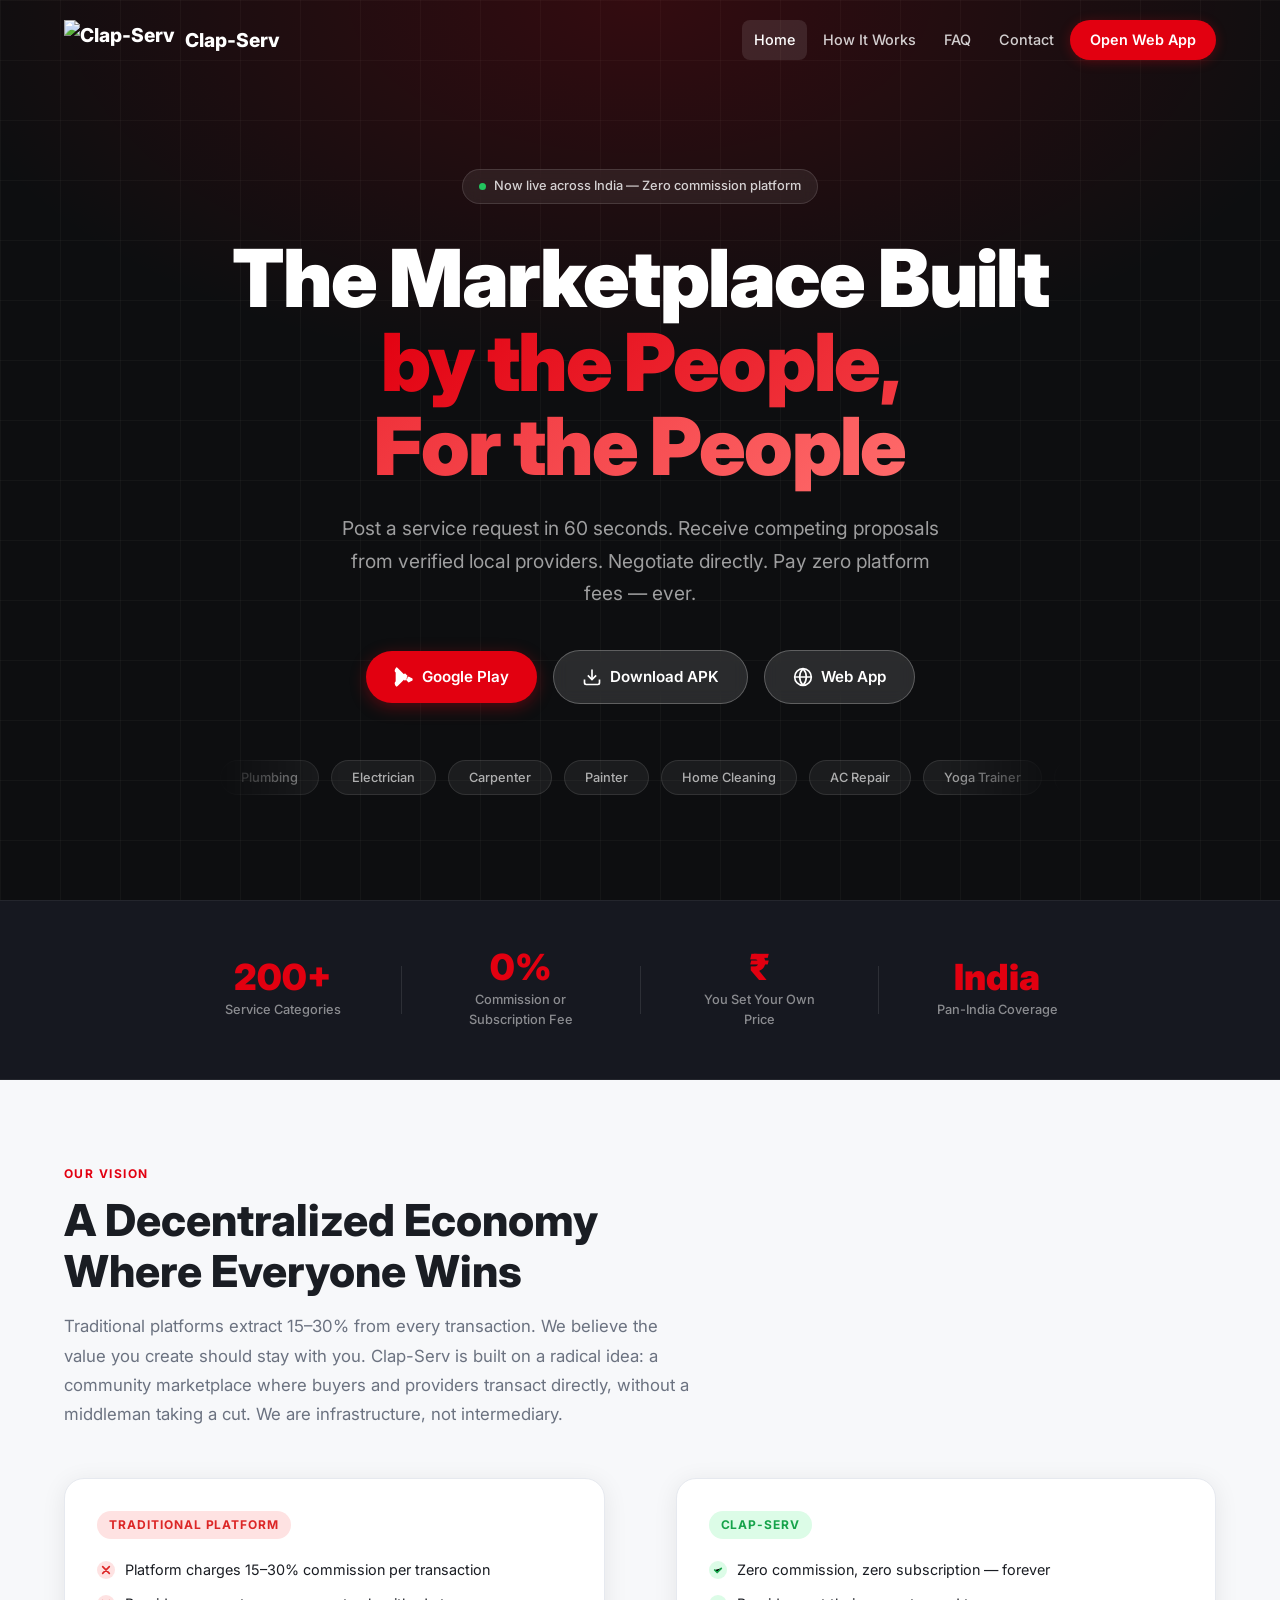
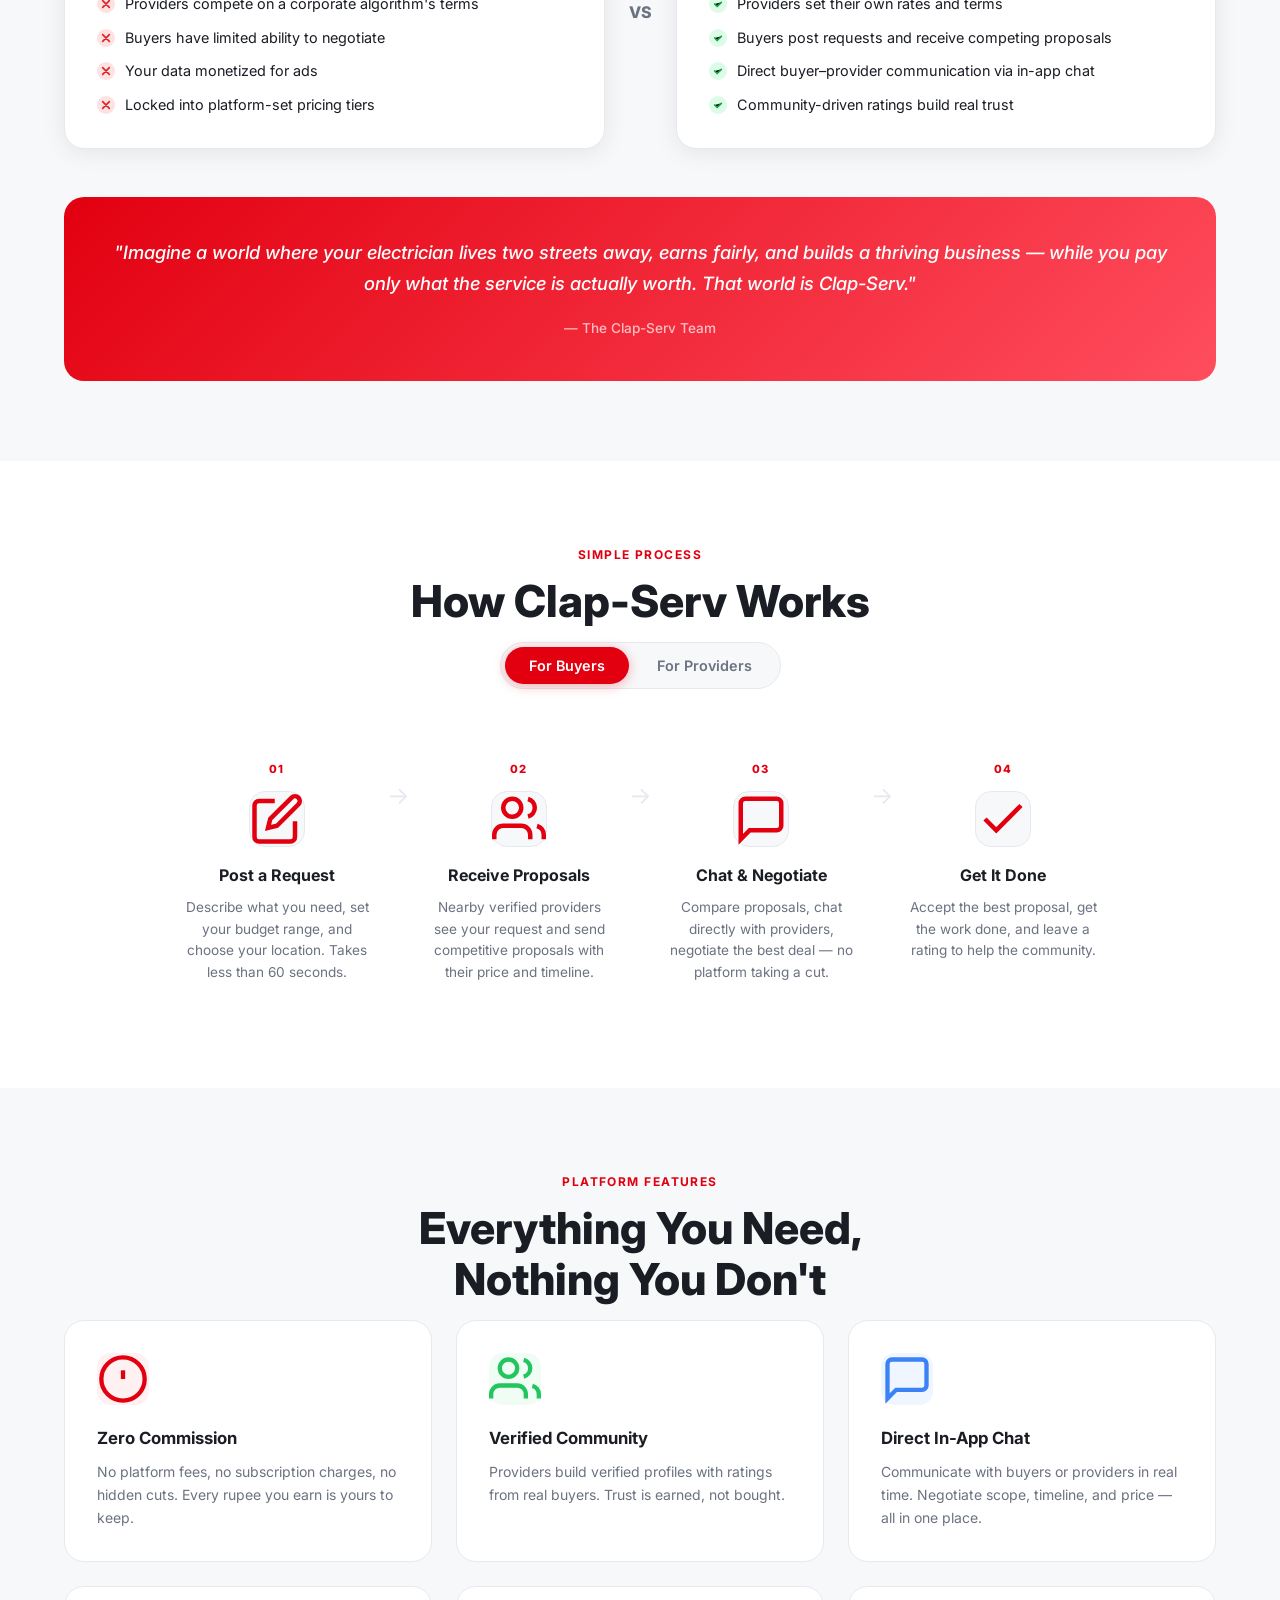
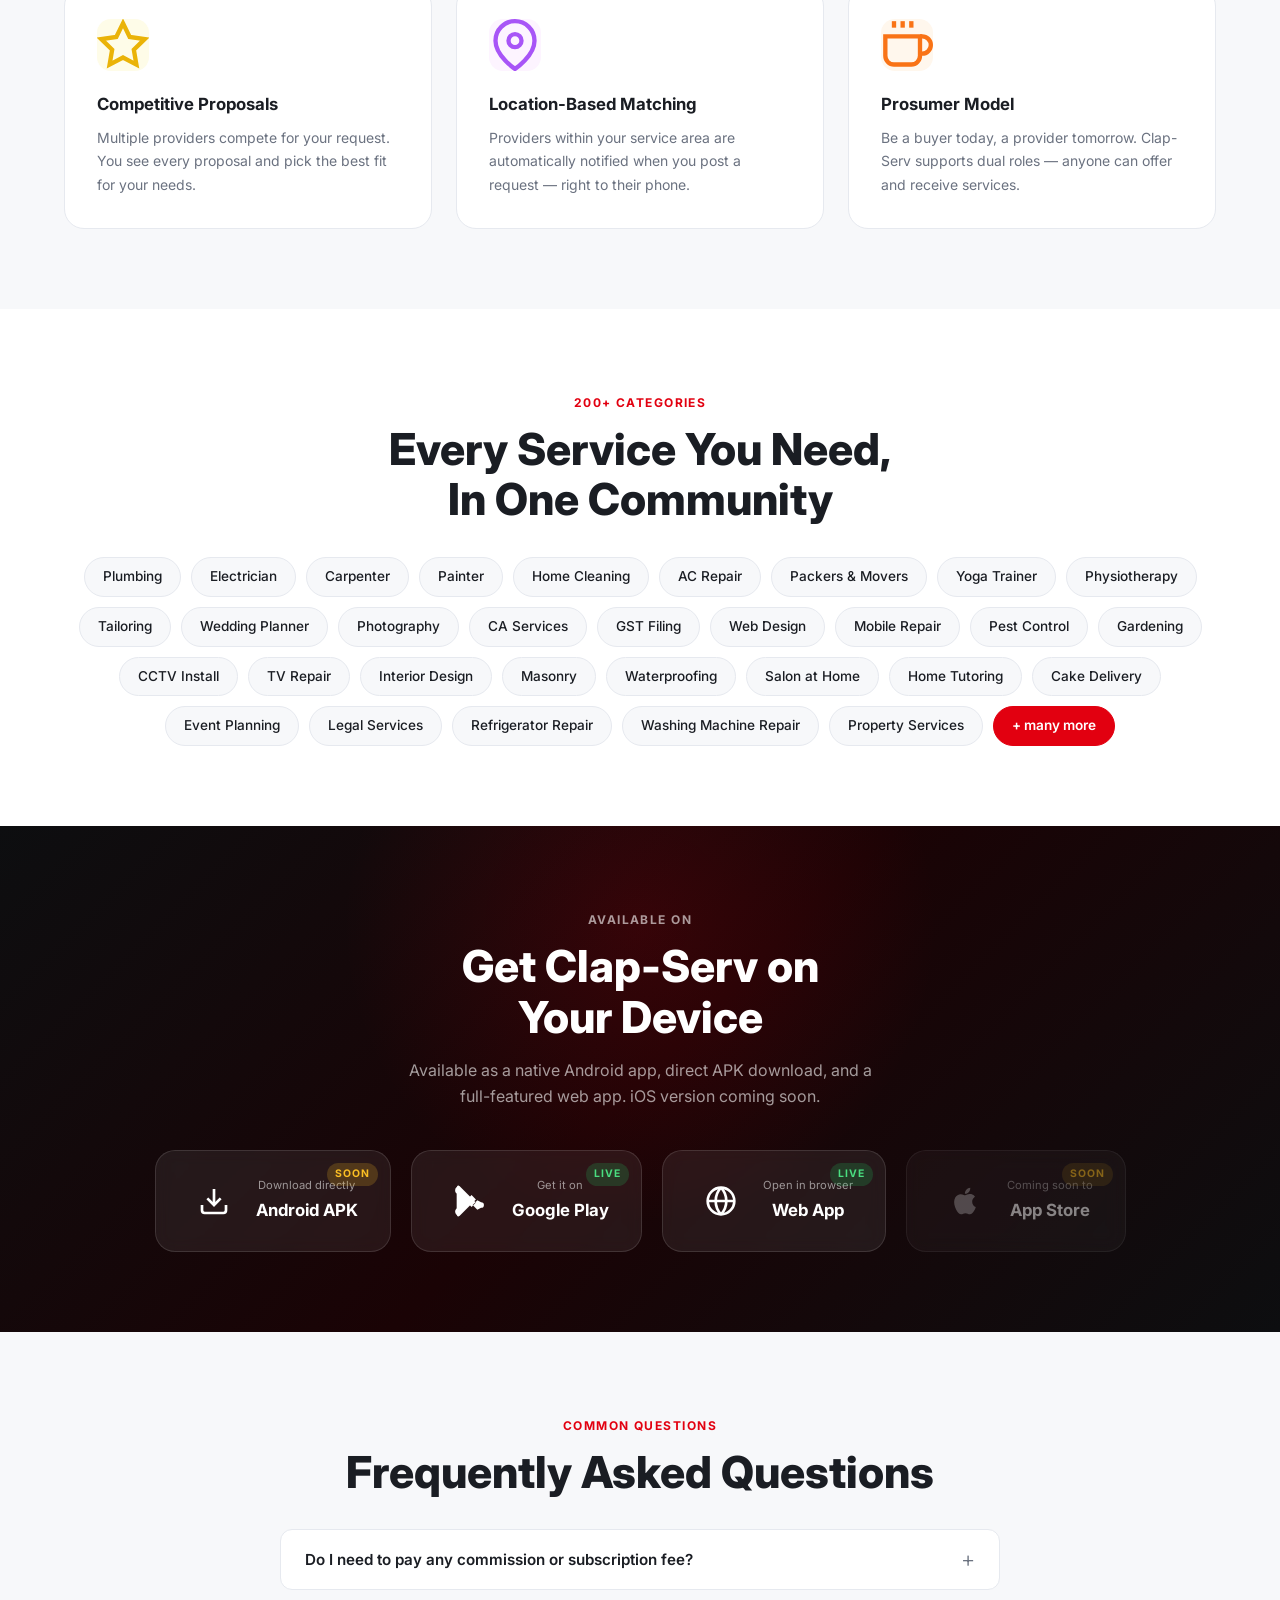
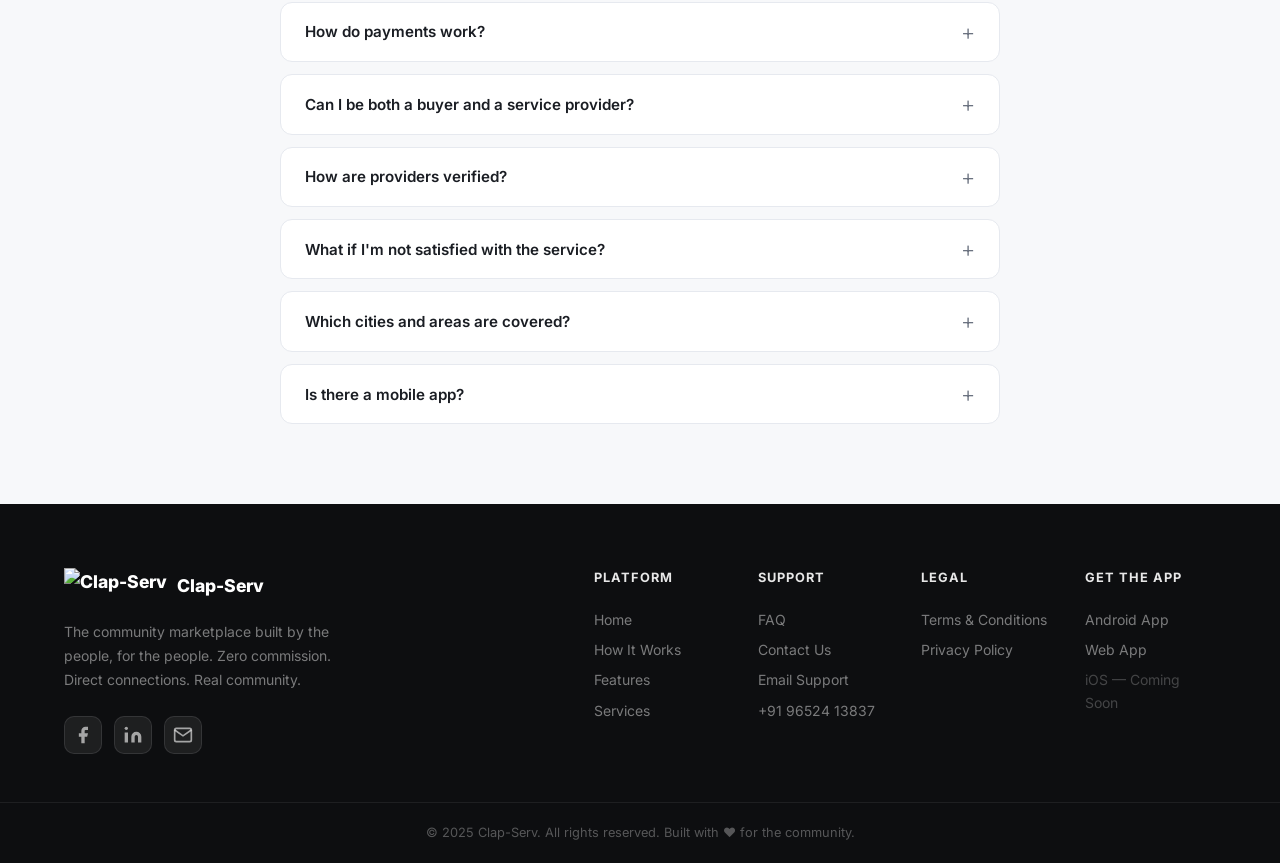
==== commit 399d4d66: "feat: add direct APK download placeholder to hero and download section Co-Authored-By: Claude Sonnet" ====
--- a/index.html
+++ b/index.html
@@ -61,11 +61,16 @@
       <div class="hero-actions">
         <a href="https://play.google.com/store/apps/details?id=com.clapserv.app" class="btn-primary" target="_blank">
           <svg viewBox="0 0 24 24" fill="currentColor" width="20" height="20"><path d="M3.18 23.76A2 2 0 0 1 2 22V2a2 2 0 0 1 1.18-1.76L14 12 3.18 23.76zm17.14-10.89L17.5 11.5l-3.5 3.5 3.5 3.5 2.82-1.36A2 2 0 0 0 20.32 12.87zM4.1.83 16.45 13.17 13.17 16.45 3.86 7.14a2.01 2.01 0 0 1 .24-6.31zM3.86 16.87l9.31-9.31 3.28 3.28L4.1 23.17A2 2 0 0 1 3.86 16.87z"/></svg>
-          Download on Android
+          Google Play
+        </a>
+        <!-- DIRECT APK: Replace # below with your hosted APK URL (Google Drive / GitHub Releases) -->
+        <a href="#download" class="btn-secondary" id="apk-hero-btn">
+          <svg viewBox="0 0 24 24" fill="none" stroke="currentColor" stroke-width="2" width="20" height="20"><path d="M21 15v4a2 2 0 0 1-2 2H5a2 2 0 0 1-2-2v-4"/><polyline points="7 10 12 15 17 10"/><line x1="12" y1="15" x2="12" y2="3"/></svg>
+          Download APK
         </a>
         <a href="https://app.clap-serv.com" class="btn-secondary" target="_blank">
           <svg viewBox="0 0 24 24" fill="none" stroke="currentColor" stroke-width="2" width="20" height="20"><circle cx="12" cy="12" r="10"/><path d="M12 2a14.5 14.5 0 0 1 0 20M12 2a14.5 14.5 0 0 0 0 20M2 12h20"/></svg>
-          Use Web App
+          Web App
         </a>
       </div>
       <div class="hero-marquee-wrap">
@@ -318,10 +323,21 @@
         <div class="section-label" style="color: #fff9;">Available On</div>
         <h2 class="section-title" style="color: #fff;">Get Clap-Serv on<br>Your Device</h2>
         <p style="color: #ffffff99; max-width: 480px; margin: 0 auto 2.5rem;">
-          Available as a native Android app and a full-featured progressive web app.
+          Available as a native Android app, direct APK download, and a full-featured web app.
           iOS version coming soon.
         </p>
         <div class="download-cards">
+          <!-- DIRECT APK CARD: Replace href="#" with your hosted APK URL when ready -->
+          <a href="#" class="download-card apk-direct" id="apk-download-card" onclick="return false;" title="APK download coming soon">
+            <div class="download-icon">
+              <svg viewBox="0 0 24 24" fill="none" stroke="currentColor" stroke-width="2" width="32" height="32"><path d="M21 15v4a2 2 0 0 1-2 2H5a2 2 0 0 1-2-2v-4"/><polyline points="7 10 12 15 17 10"/><line x1="12" y1="15" x2="12" y2="3"/></svg>
+            </div>
+            <div>
+              <div class="download-sublabel">Download directly</div>
+              <div class="download-store">Android APK</div>
+            </div>
+            <div class="download-badge soon">Soon</div>
+          </a>
           <a href="https://play.google.com/store/apps/details?id=com.clapserv.app" class="download-card" target="_blank">
             <div class="download-icon">
               <svg viewBox="0 0 24 24" fill="currentColor" width="32" height="32"><path d="M3.18 23.76A2 2 0 0 1 2 22V2a2 2 0 0 1 1.18-1.76L14 12 3.18 23.76zm17.14-10.89L17.5 11.5l-3.5 3.5 3.5 3.5 2.82-1.36A2 2 0 0 0 20.32 12.87zM4.1.83 16.45 13.17 13.17 16.45 3.86 7.14a2.01 2.01 0 0 1 .24-6.31zM3.86 16.87l9.31-9.31 3.28 3.28L4.1 23.17A2 2 0 0 1 3.86 16.87z"/></svg>
--- a/style.css
+++ b/style.css
@@ -671,6 +671,8 @@
 }
 .download-badge.live { background: rgba(34,197,94,0.2); color: #4ade80; }
 .download-badge.soon { background: rgba(251,191,36,0.2); color: #fbbf24; }
+.download-card.apk-direct { cursor: default; }
+.download-card.apk-direct:hover { transform: none; box-shadow: none; }
 
 /* ================================================================
    FAQ
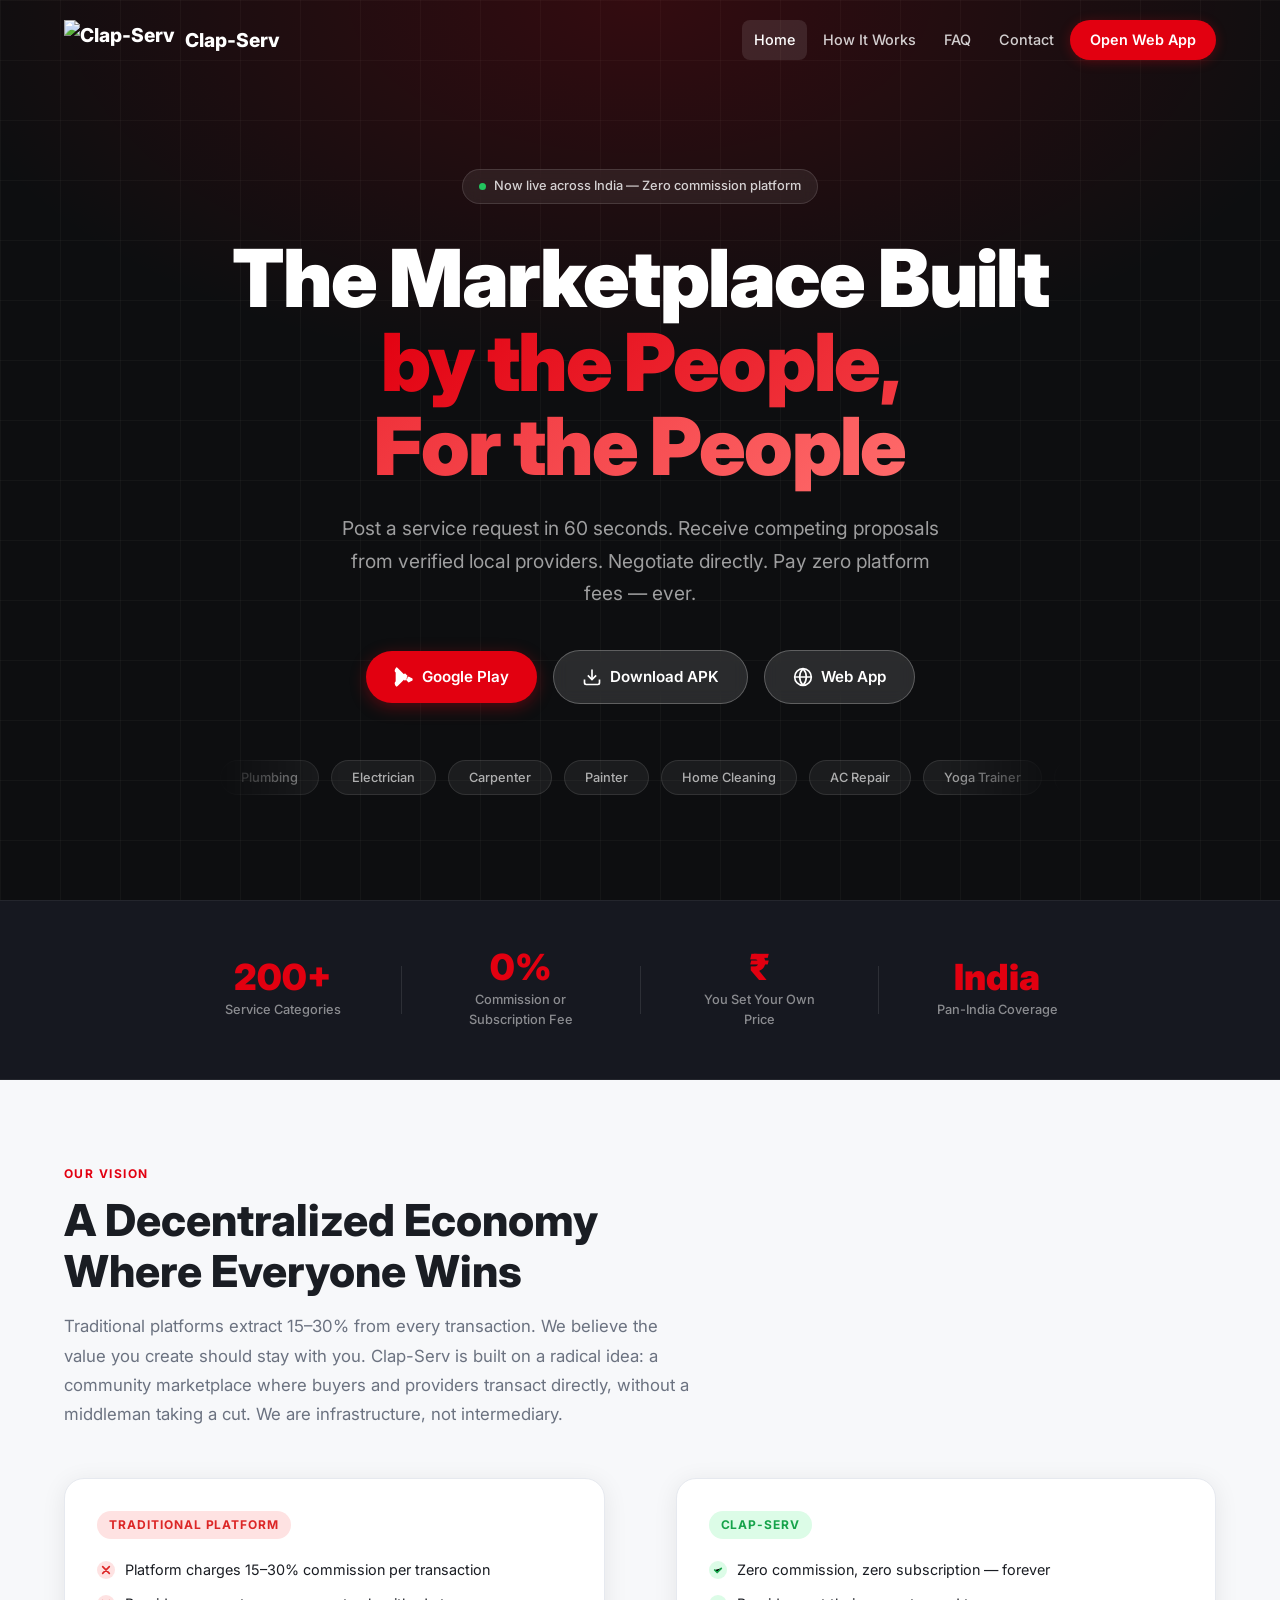
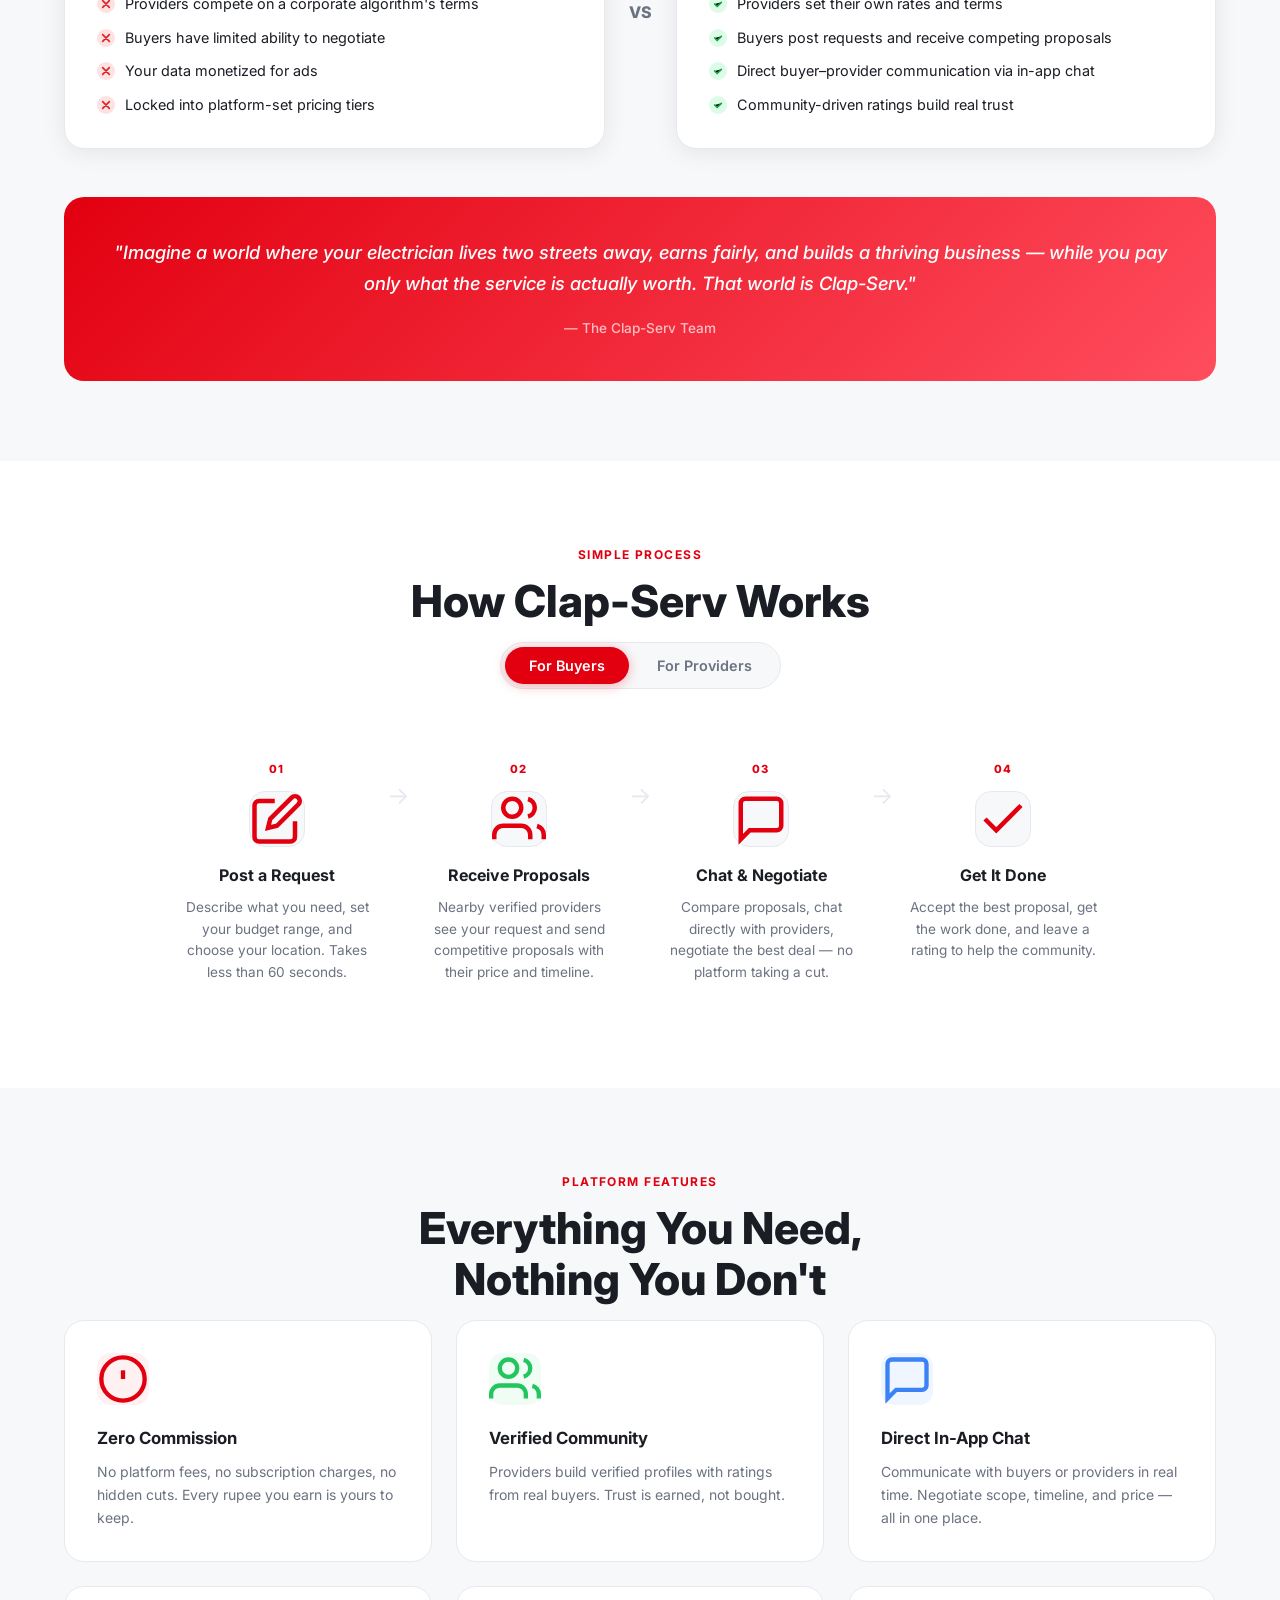
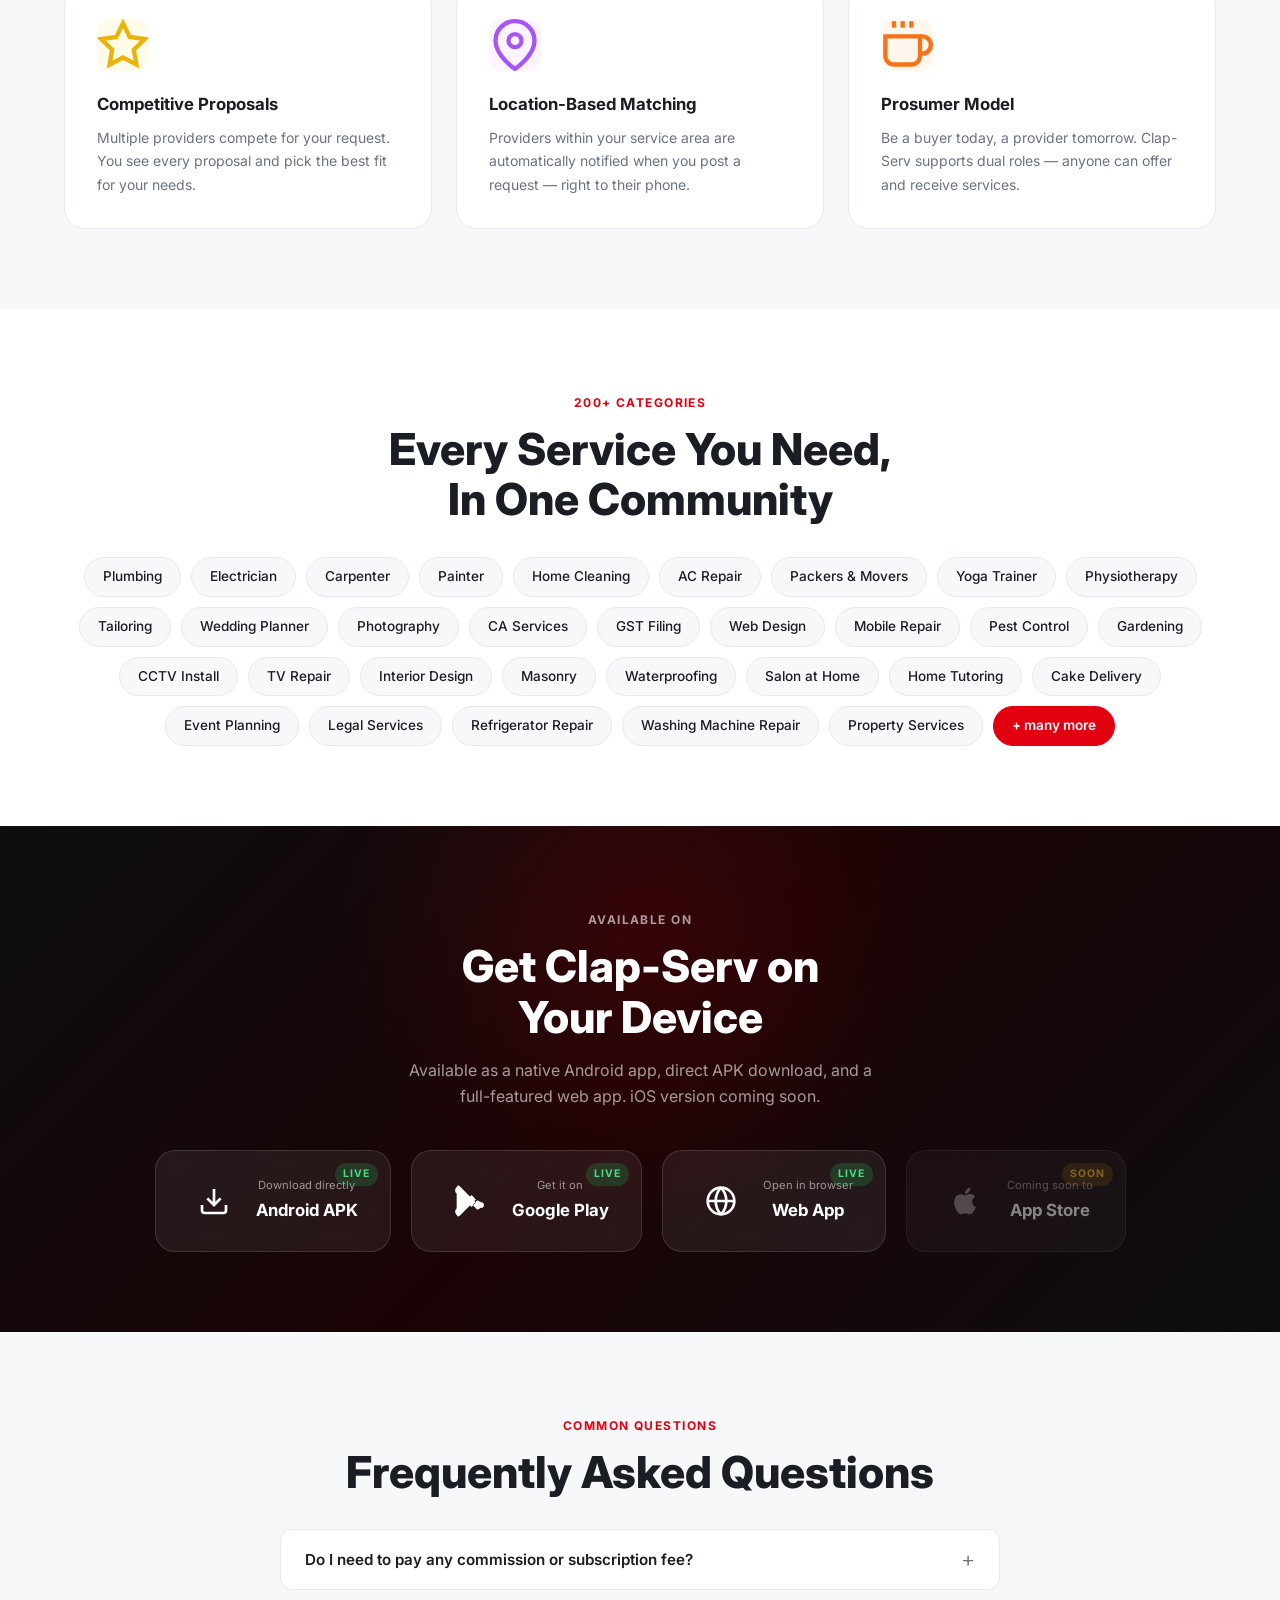
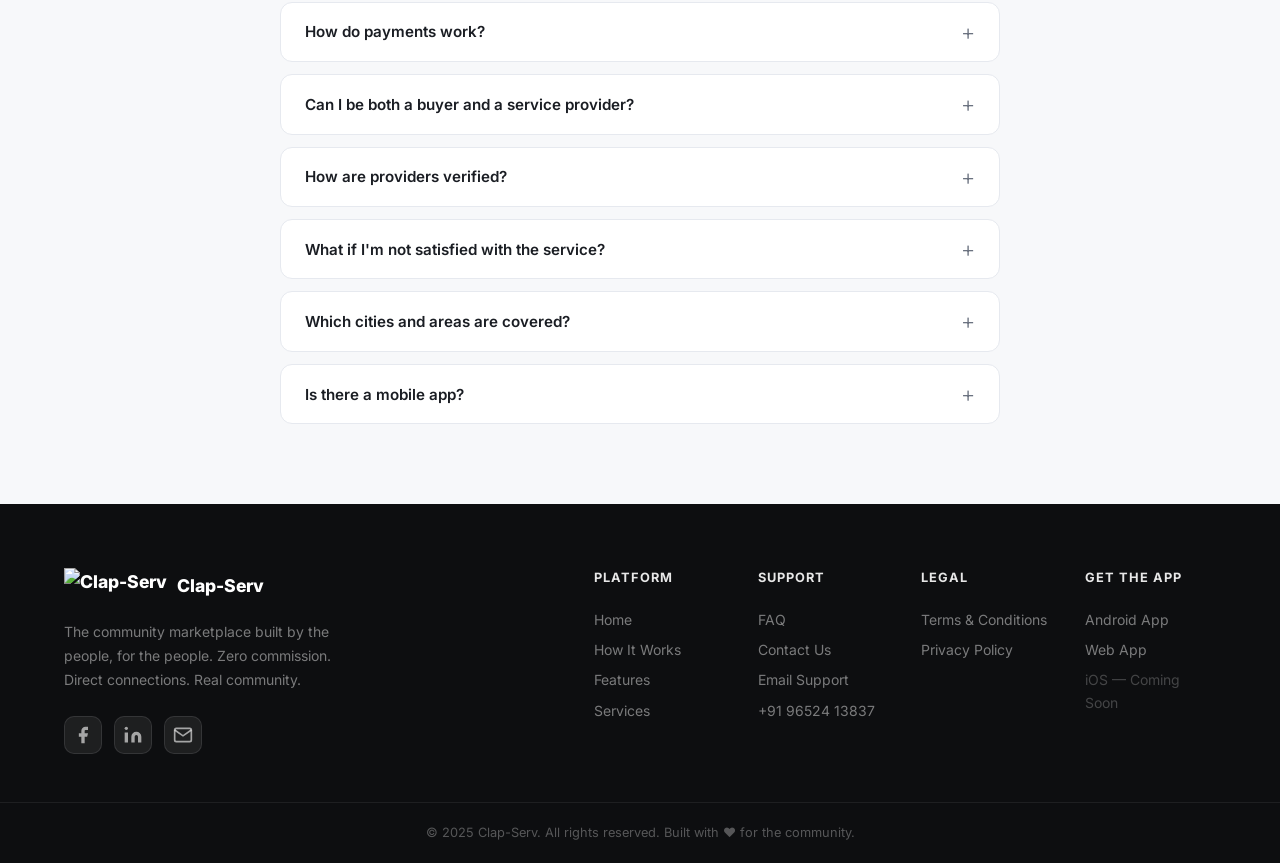
==== commit 1b567293: "fix: integrate Web3Forms on contact page and update APK links - Replace broken contact.php form with" ====
--- a/index.html
+++ b/index.html
@@ -63,8 +63,8 @@
           <svg viewBox="0 0 24 24" fill="currentColor" width="20" height="20"><path d="M3.18 23.76A2 2 0 0 1 2 22V2a2 2 0 0 1 1.18-1.76L14 12 3.18 23.76zm17.14-10.89L17.5 11.5l-3.5 3.5 3.5 3.5 2.82-1.36A2 2 0 0 0 20.32 12.87zM4.1.83 16.45 13.17 13.17 16.45 3.86 7.14a2.01 2.01 0 0 1 .24-6.31zM3.86 16.87l9.31-9.31 3.28 3.28L4.1 23.17A2 2 0 0 1 3.86 16.87z"/></svg>
           Google Play
         </a>
-        <!-- DIRECT APK: Replace # below with your hosted APK URL (Google Drive / GitHub Releases) -->
-        <a href="#download" class="btn-secondary" id="apk-hero-btn">
+        <!-- DIRECT APK: Replace APK_URL_HERE with your GitHub Release APK URL -->
+        <a href="APK_URL_HERE" class="btn-secondary" id="apk-hero-btn" target="_blank">
           <svg viewBox="0 0 24 24" fill="none" stroke="currentColor" stroke-width="2" width="20" height="20"><path d="M21 15v4a2 2 0 0 1-2 2H5a2 2 0 0 1-2-2v-4"/><polyline points="7 10 12 15 17 10"/><line x1="12" y1="15" x2="12" y2="3"/></svg>
           Download APK
         </a>
@@ -327,8 +327,8 @@
           iOS version coming soon.
         </p>
         <div class="download-cards">
-          <!-- DIRECT APK CARD: Replace href="#" with your hosted APK URL when ready -->
-          <a href="#" class="download-card apk-direct" id="apk-download-card" onclick="return false;" title="APK download coming soon">
+          <!-- DIRECT APK CARD: Replace APK_URL_HERE with your GitHub Release APK URL -->
+          <a href="APK_URL_HERE" class="download-card apk-direct" id="apk-download-card" target="_blank" title="Download Android APK">
             <div class="download-icon">
               <svg viewBox="0 0 24 24" fill="none" stroke="currentColor" stroke-width="2" width="32" height="32"><path d="M21 15v4a2 2 0 0 1-2 2H5a2 2 0 0 1-2-2v-4"/><polyline points="7 10 12 15 17 10"/><line x1="12" y1="15" x2="12" y2="3"/></svg>
             </div>
@@ -336,7 +336,7 @@
               <div class="download-sublabel">Download directly</div>
               <div class="download-store">Android APK</div>
             </div>
-            <div class="download-badge soon">Soon</div>
+            <div class="download-badge live">Live</div>
           </a>
           <a href="https://play.google.com/store/apps/details?id=com.clapserv.app" class="download-card" target="_blank">
             <div class="download-icon">
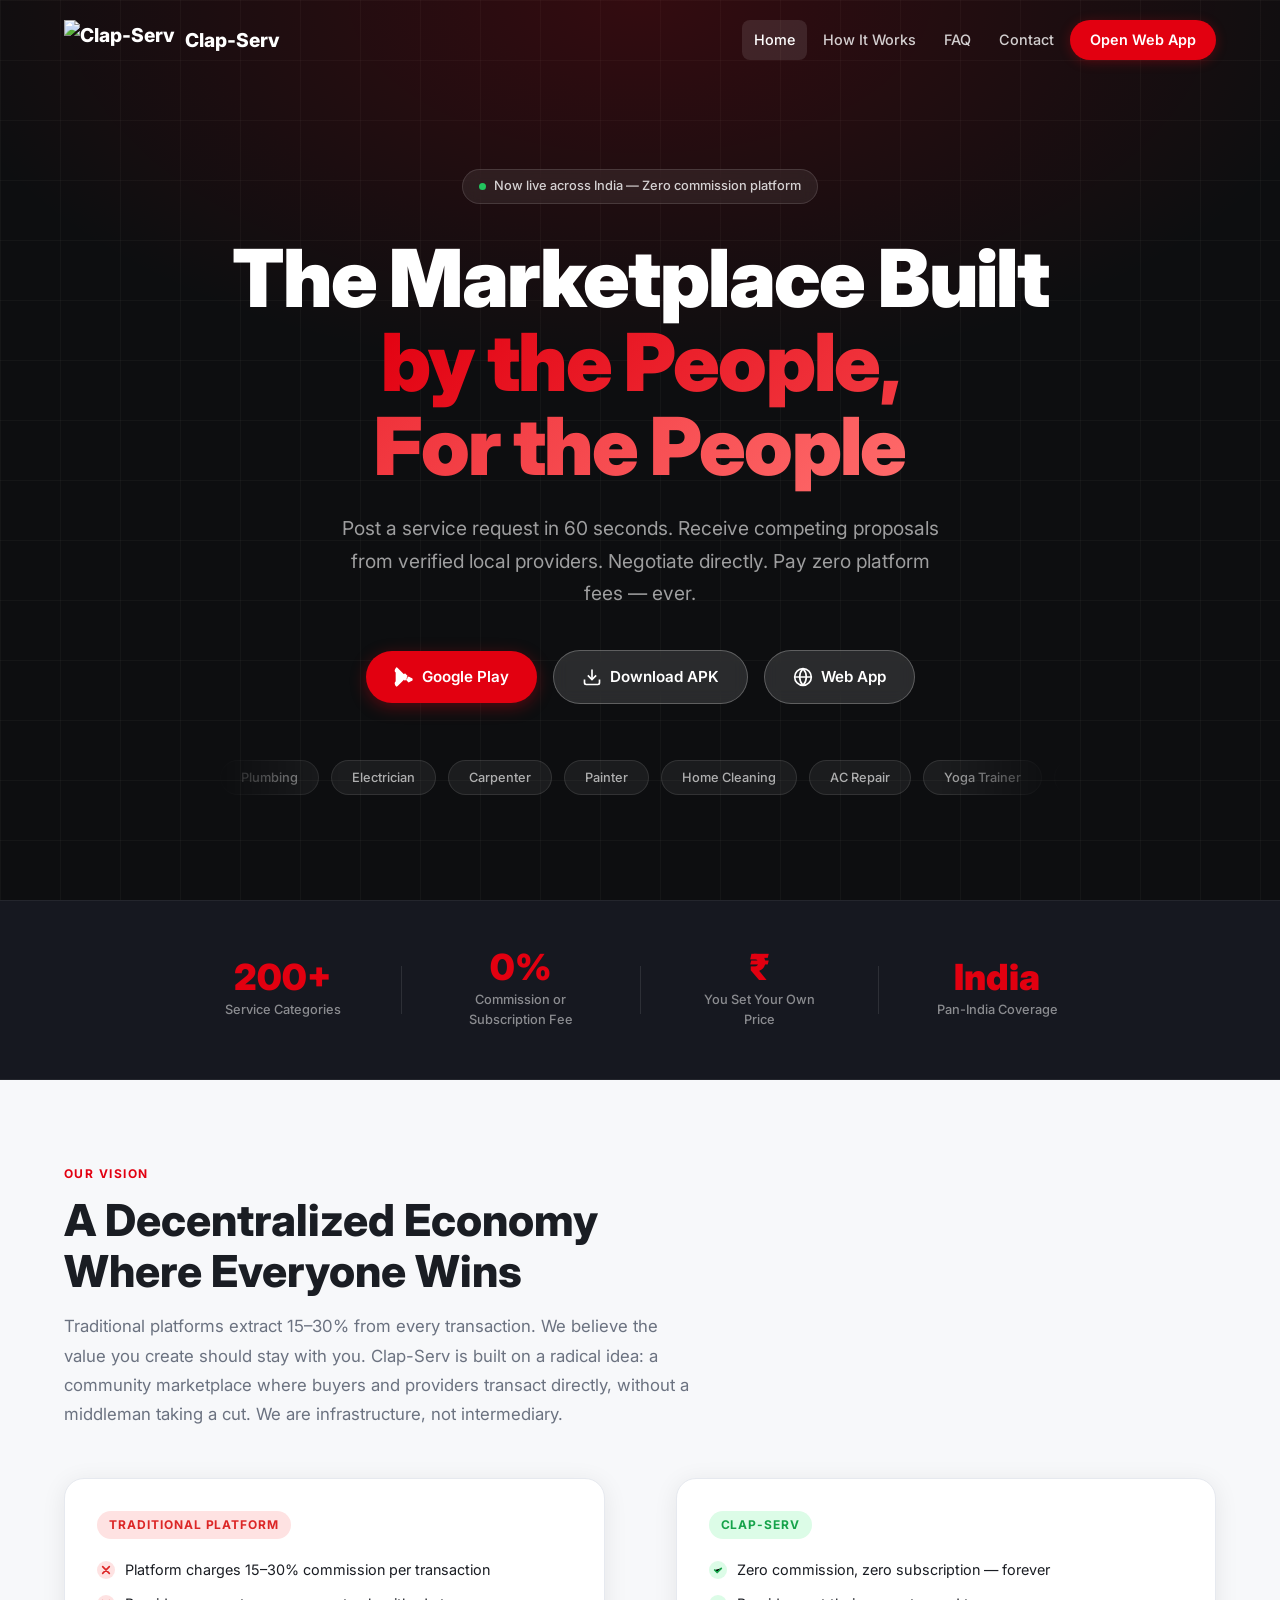
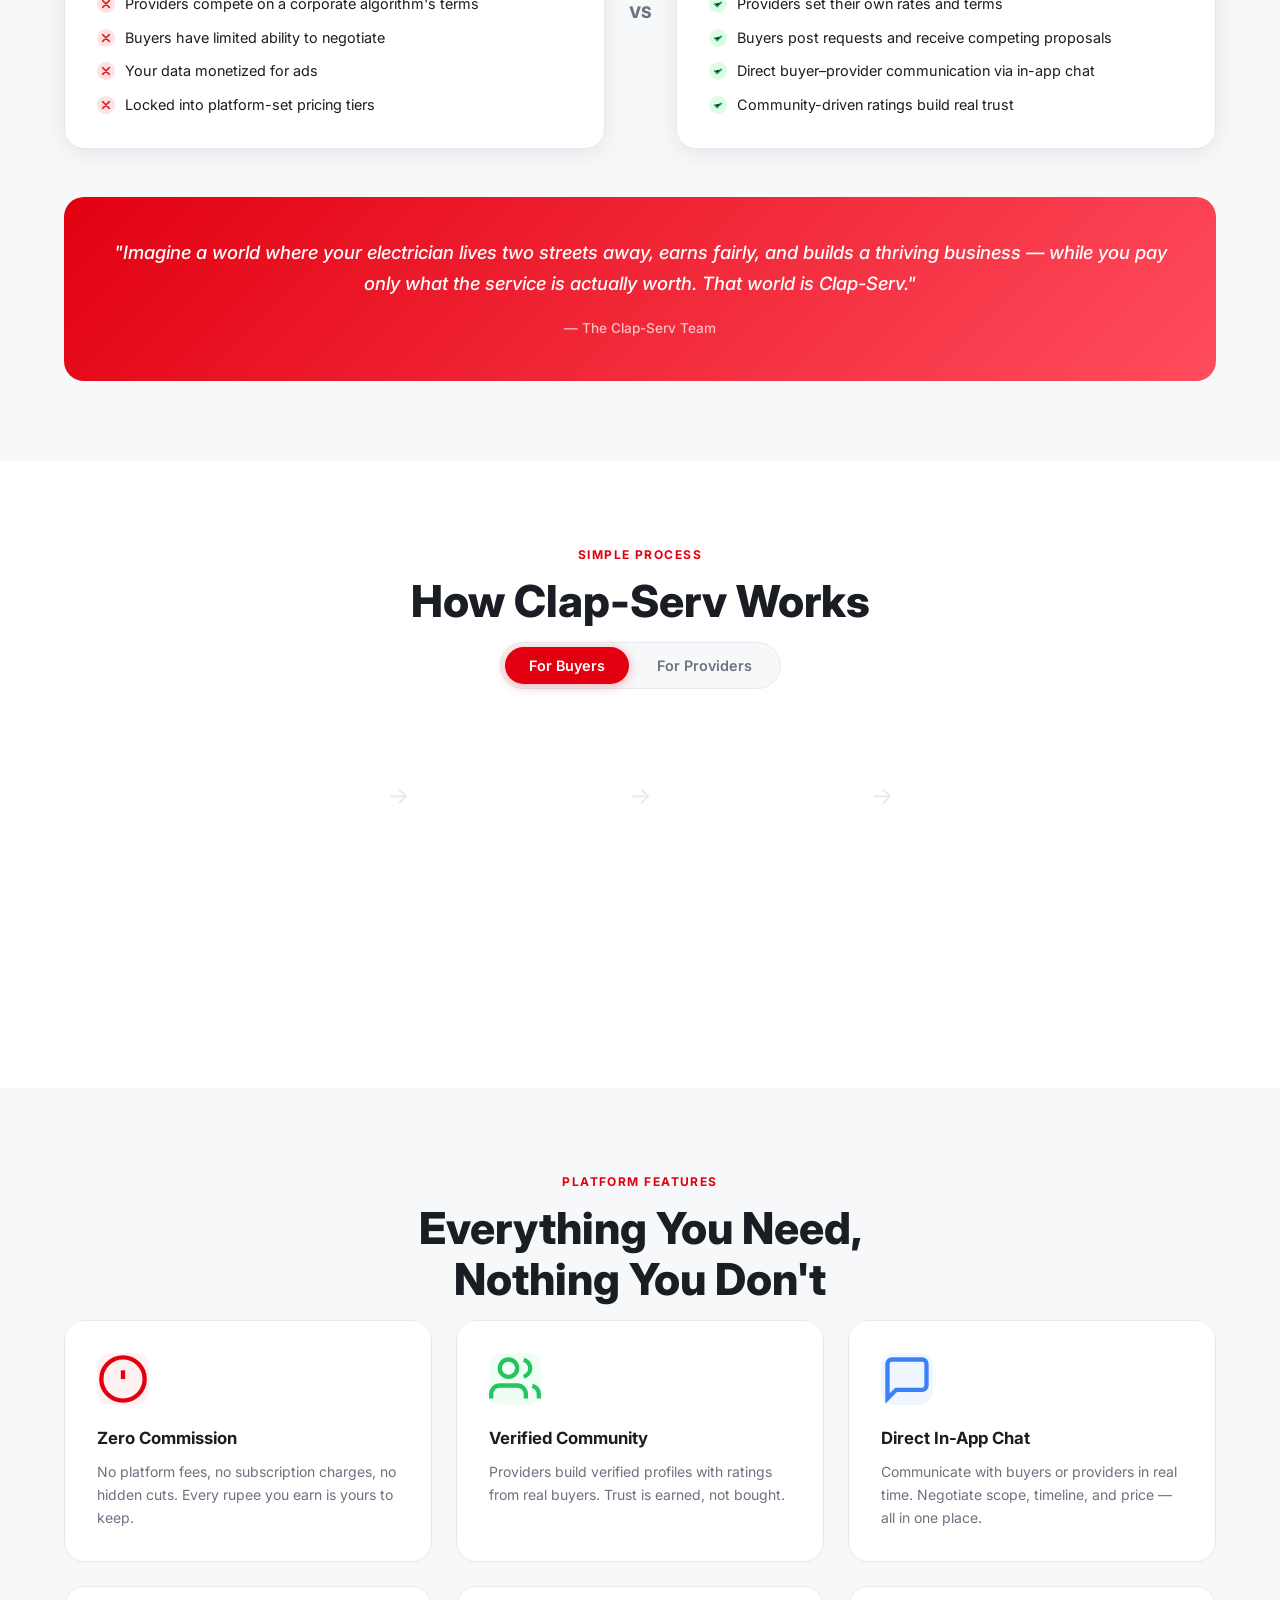
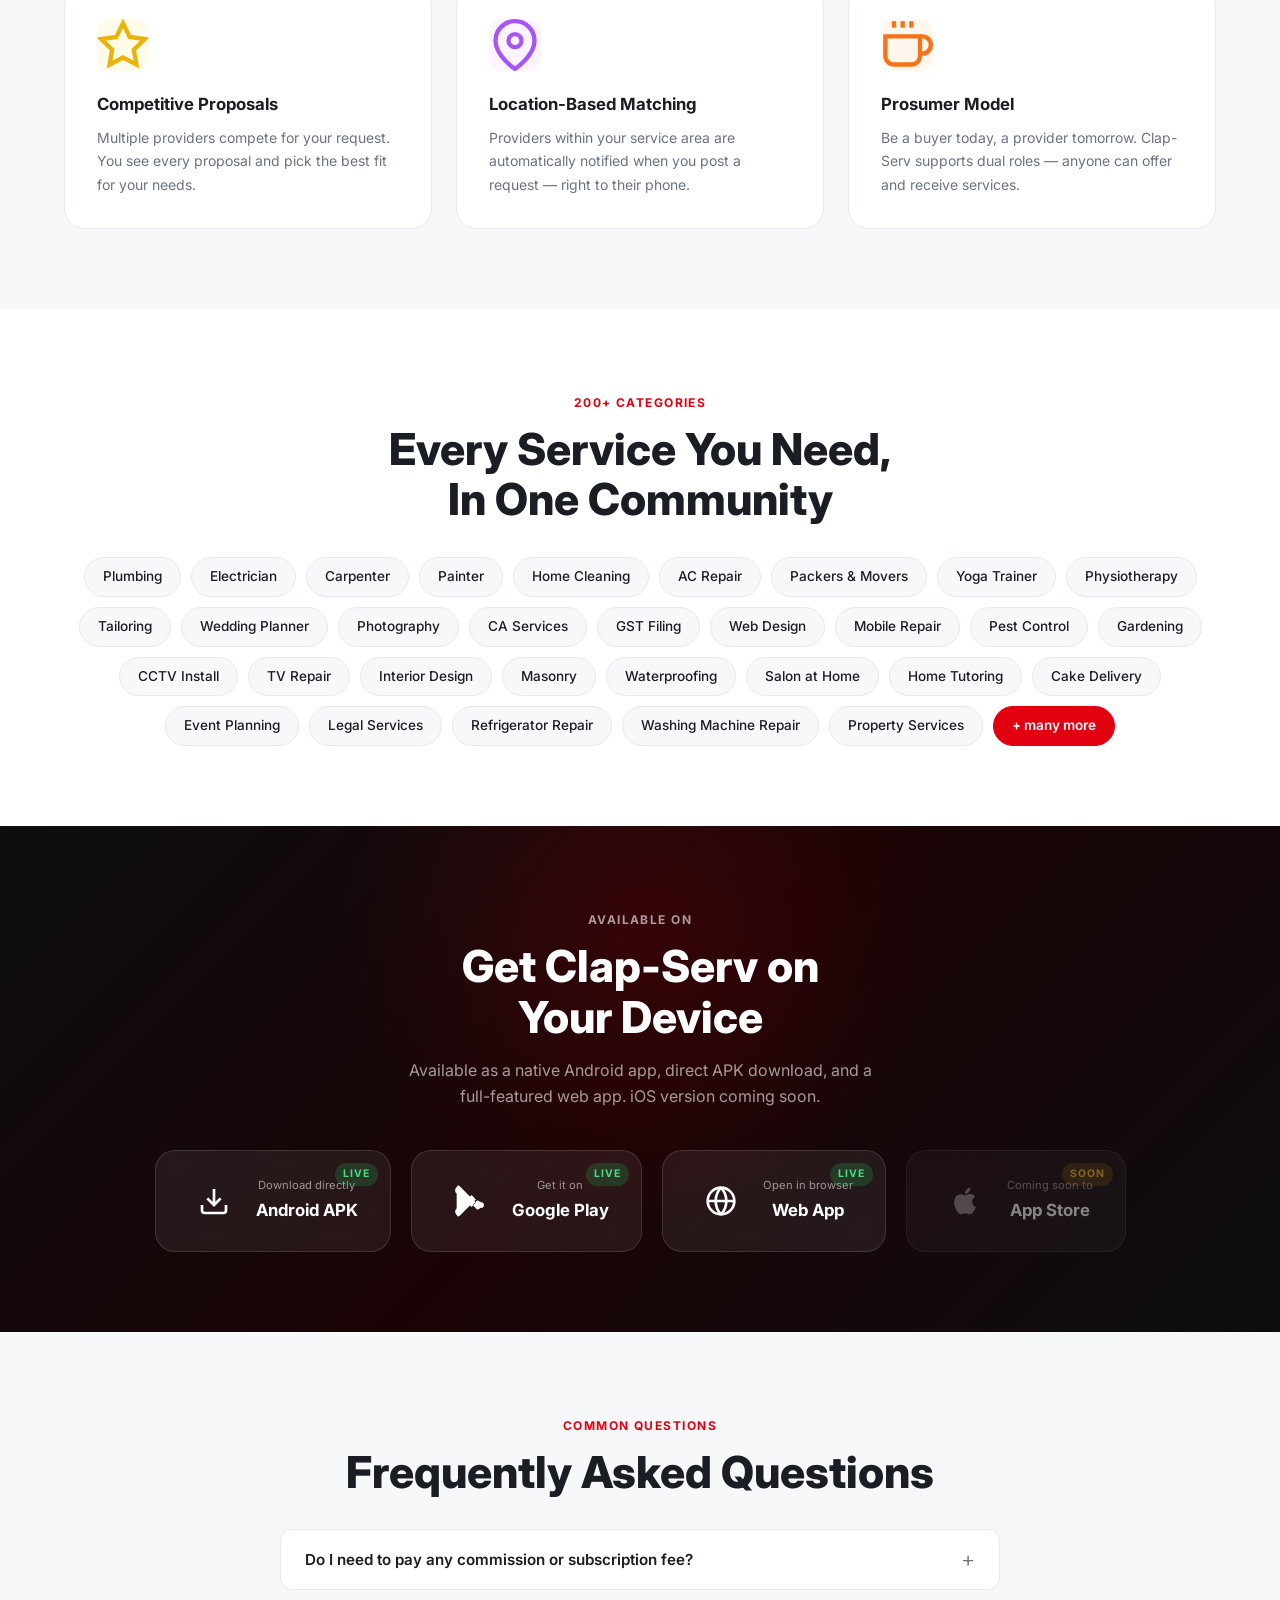
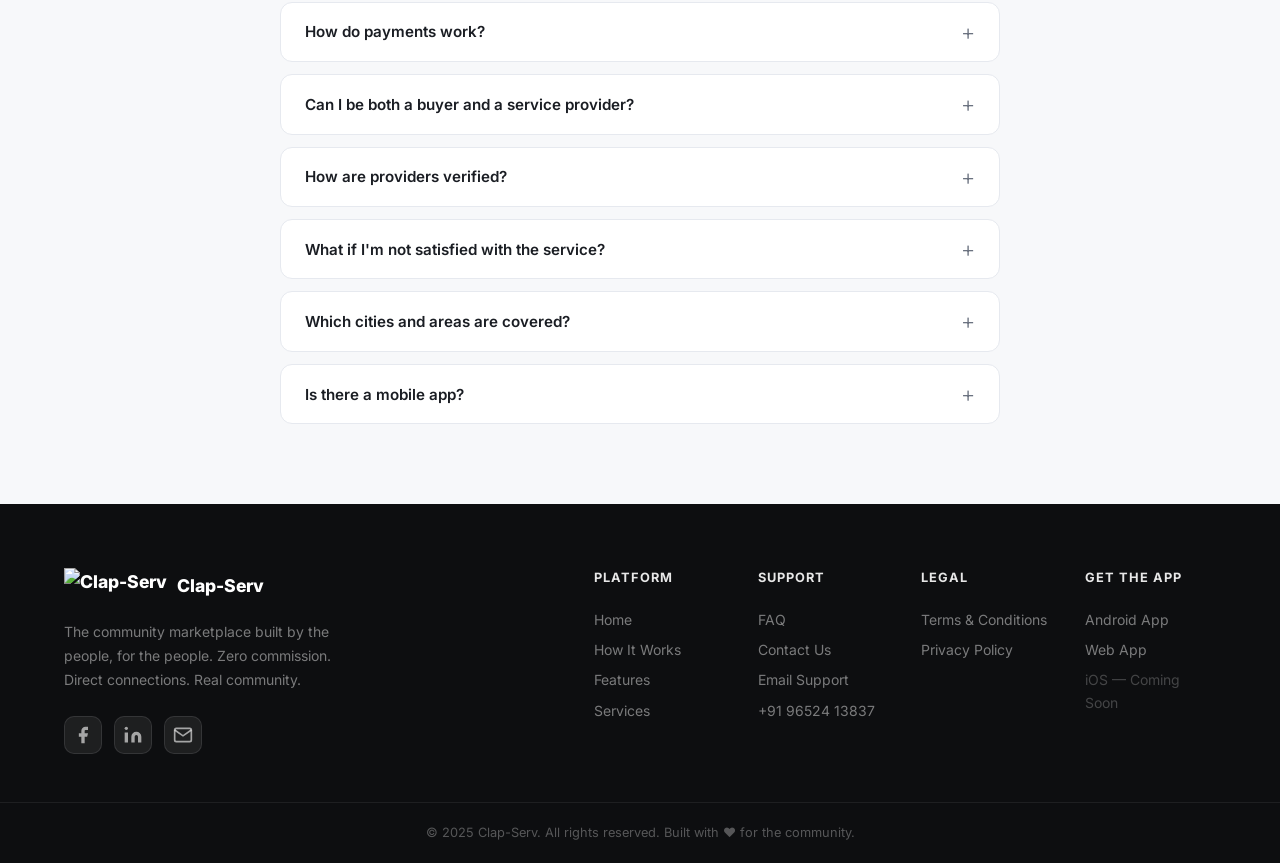
==== commit d63e1d67: "fix: add live APK download link from GitHub Releases v1.0.0 Co-Authored-By: Claude Sonnet 4.6 <norep" ====
--- a/index.html
+++ b/index.html
@@ -63,8 +63,8 @@
           <svg viewBox="0 0 24 24" fill="currentColor" width="20" height="20"><path d="M3.18 23.76A2 2 0 0 1 2 22V2a2 2 0 0 1 1.18-1.76L14 12 3.18 23.76zm17.14-10.89L17.5 11.5l-3.5 3.5 3.5 3.5 2.82-1.36A2 2 0 0 0 20.32 12.87zM4.1.83 16.45 13.17 13.17 16.45 3.86 7.14a2.01 2.01 0 0 1 .24-6.31zM3.86 16.87l9.31-9.31 3.28 3.28L4.1 23.17A2 2 0 0 1 3.86 16.87z"/></svg>
           Google Play
         </a>
-        <!-- DIRECT APK: Replace APK_URL_HERE with your GitHub Release APK URL -->
-        <a href="APK_URL_HERE" class="btn-secondary" id="apk-hero-btn" target="_blank">
+        <!-- DIRECT APK: Replace https://github.com/shobhana550/Clap-Serv/releases/download/v1.0.0/application-d10f3bba-2740-414d-8f67-baf3029cac80.apk with your GitHub Release APK URL -->
+        <a href="https://github.com/shobhana550/Clap-Serv/releases/download/v1.0.0/application-d10f3bba-2740-414d-8f67-baf3029cac80.apk" class="btn-secondary" id="apk-hero-btn" target="_blank">
           <svg viewBox="0 0 24 24" fill="none" stroke="currentColor" stroke-width="2" width="20" height="20"><path d="M21 15v4a2 2 0 0 1-2 2H5a2 2 0 0 1-2-2v-4"/><polyline points="7 10 12 15 17 10"/><line x1="12" y1="15" x2="12" y2="3"/></svg>
           Download APK
         </a>
@@ -327,8 +327,8 @@
           iOS version coming soon.
         </p>
         <div class="download-cards">
-          <!-- DIRECT APK CARD: Replace APK_URL_HERE with your GitHub Release APK URL -->
-          <a href="APK_URL_HERE" class="download-card apk-direct" id="apk-download-card" target="_blank" title="Download Android APK">
+          <!-- DIRECT APK CARD: Replace https://github.com/shobhana550/Clap-Serv/releases/download/v1.0.0/application-d10f3bba-2740-414d-8f67-baf3029cac80.apk with your GitHub Release APK URL -->
+          <a href="https://github.com/shobhana550/Clap-Serv/releases/download/v1.0.0/application-d10f3bba-2740-414d-8f67-baf3029cac80.apk" class="download-card apk-direct" id="apk-download-card" target="_blank" title="Download Android APK">
             <div class="download-icon">
               <svg viewBox="0 0 24 24" fill="none" stroke="currentColor" stroke-width="2" width="32" height="32"><path d="M21 15v4a2 2 0 0 1-2 2H5a2 2 0 0 1-2-2v-4"/><polyline points="7 10 12 15 17 10"/><line x1="12" y1="15" x2="12" y2="3"/></svg>
             </div>
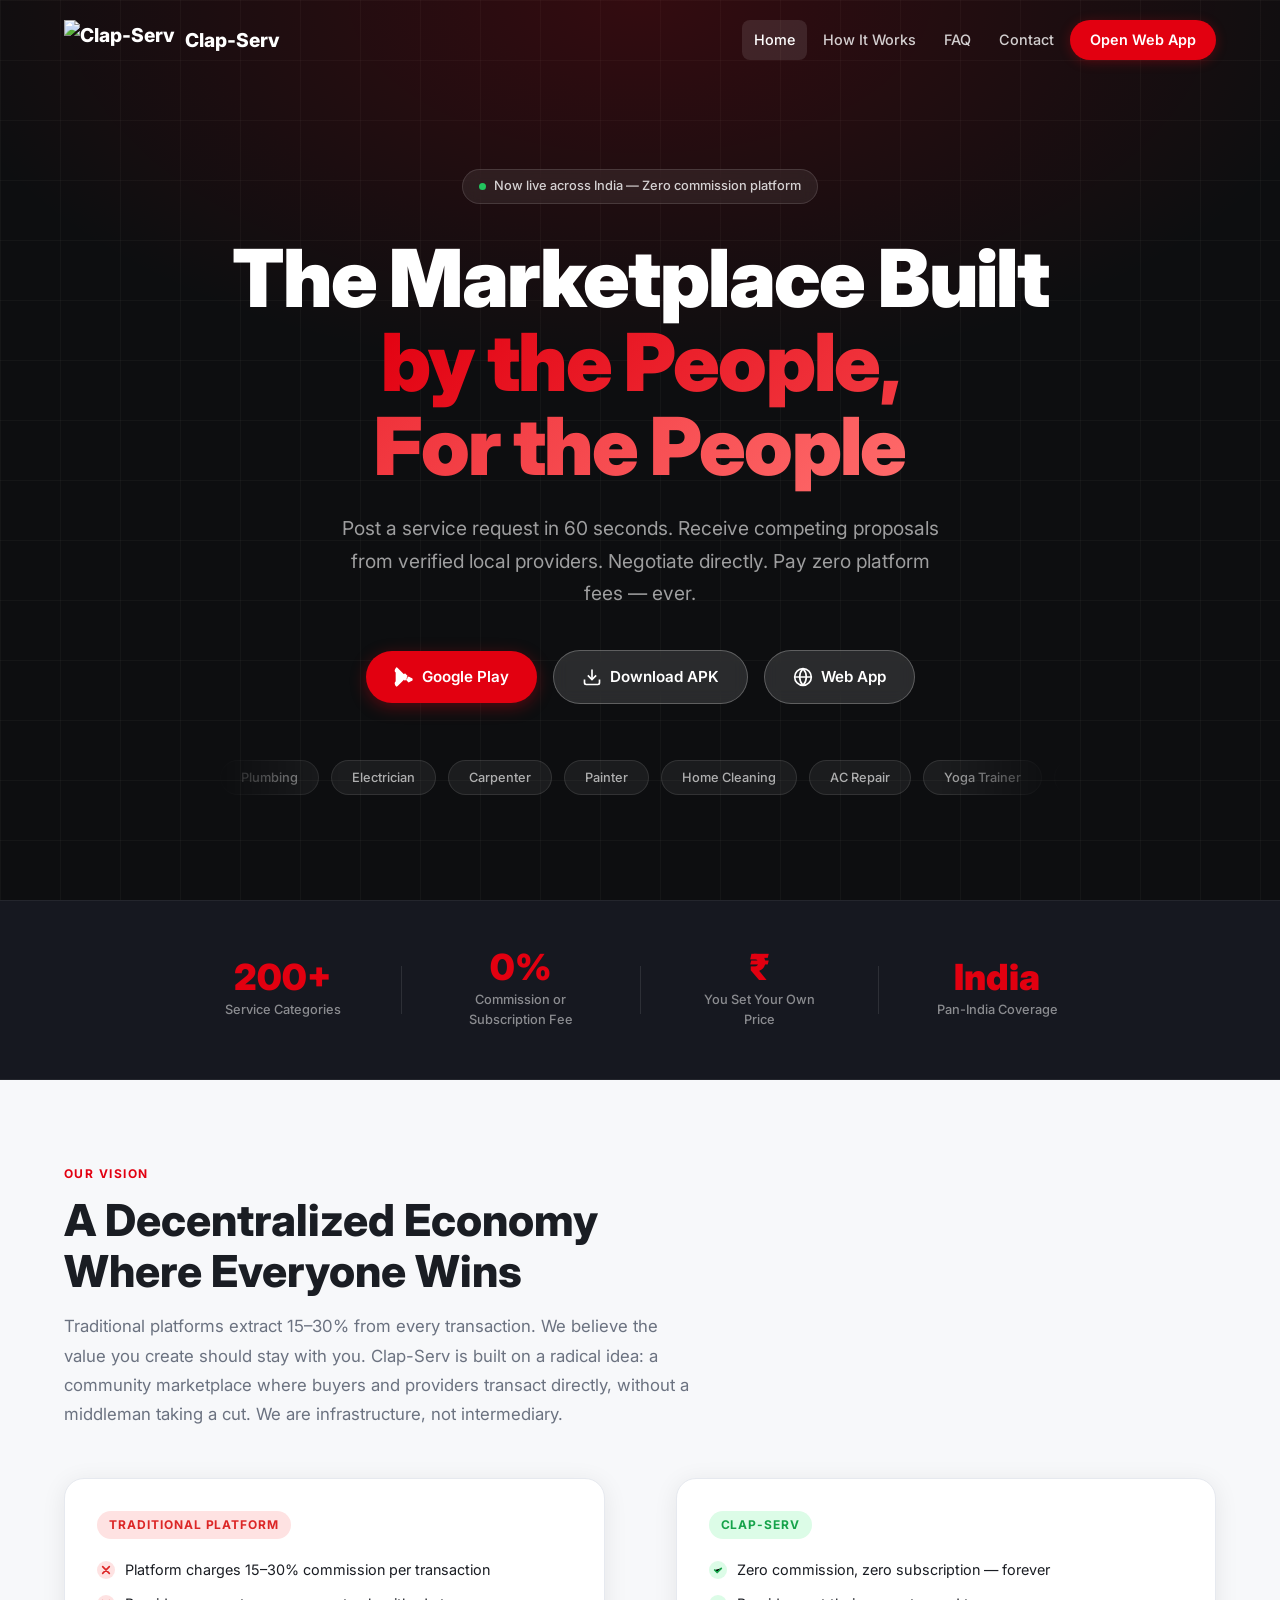
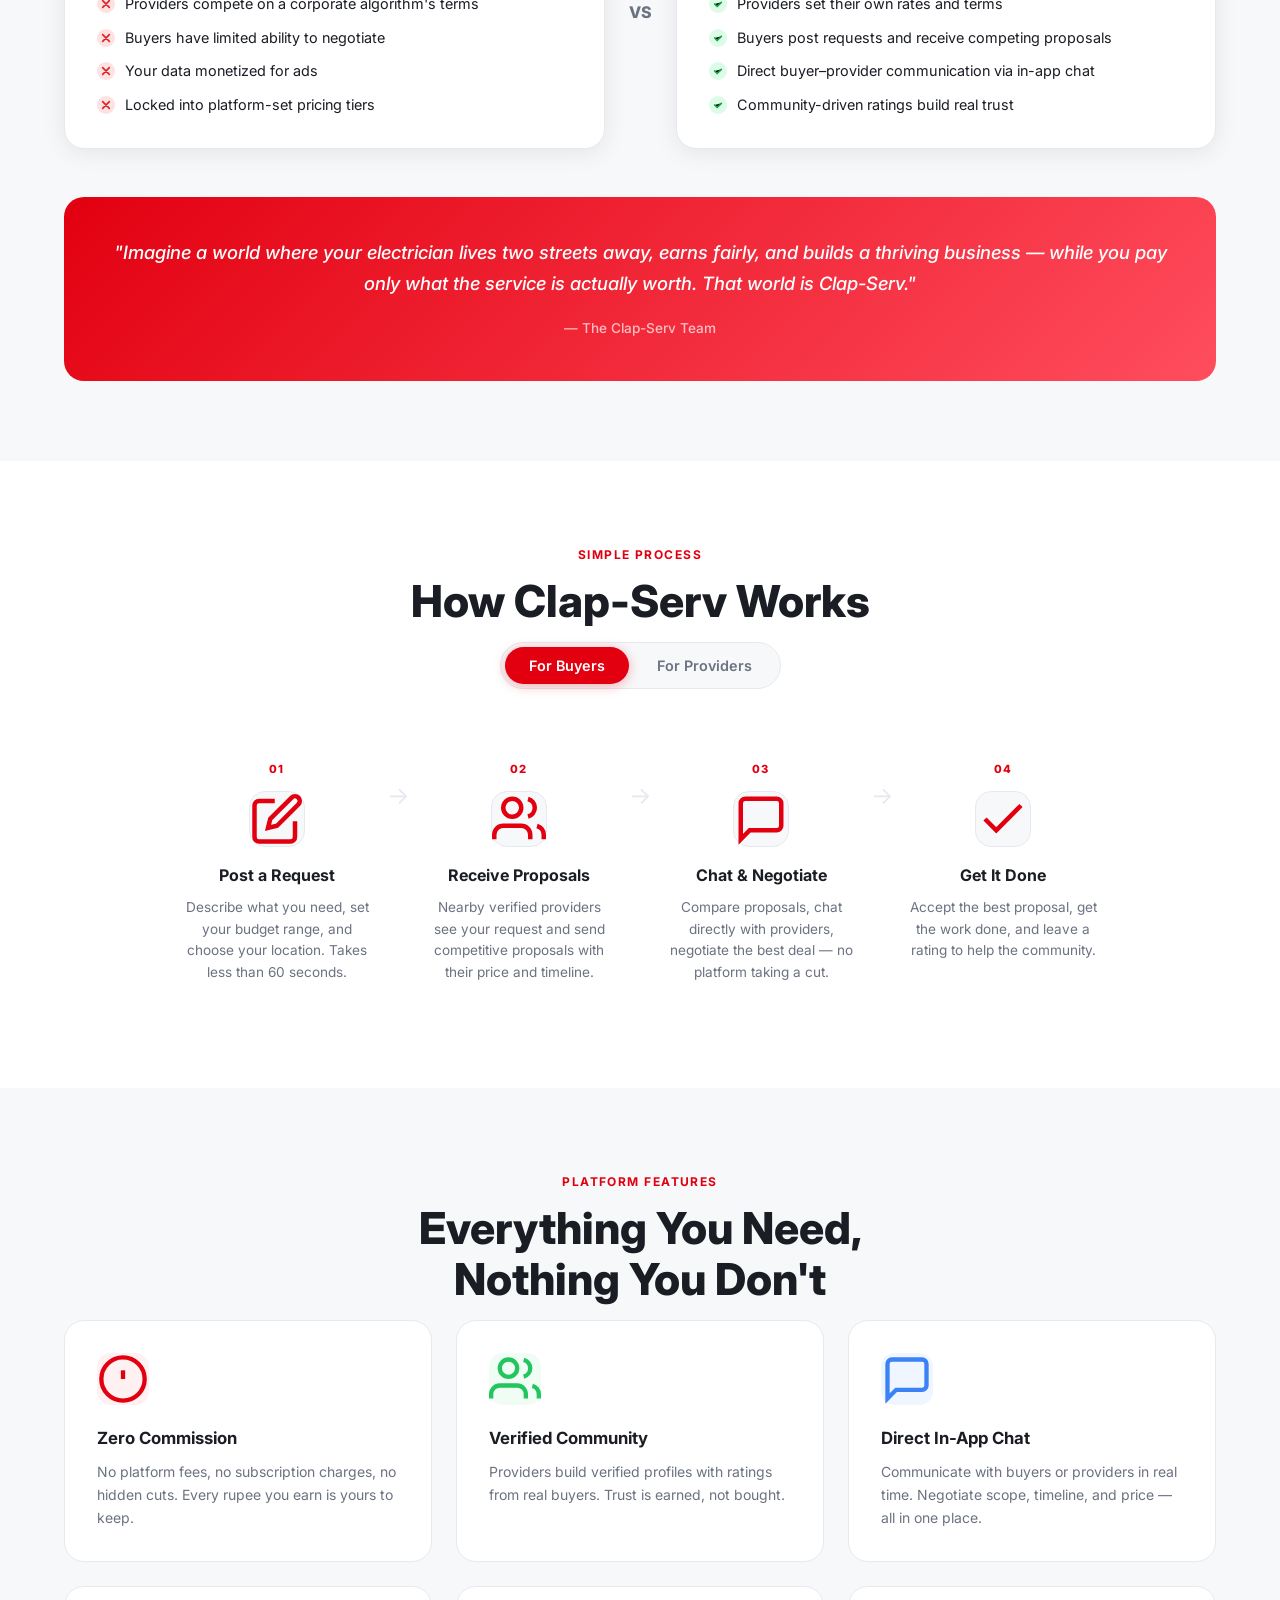
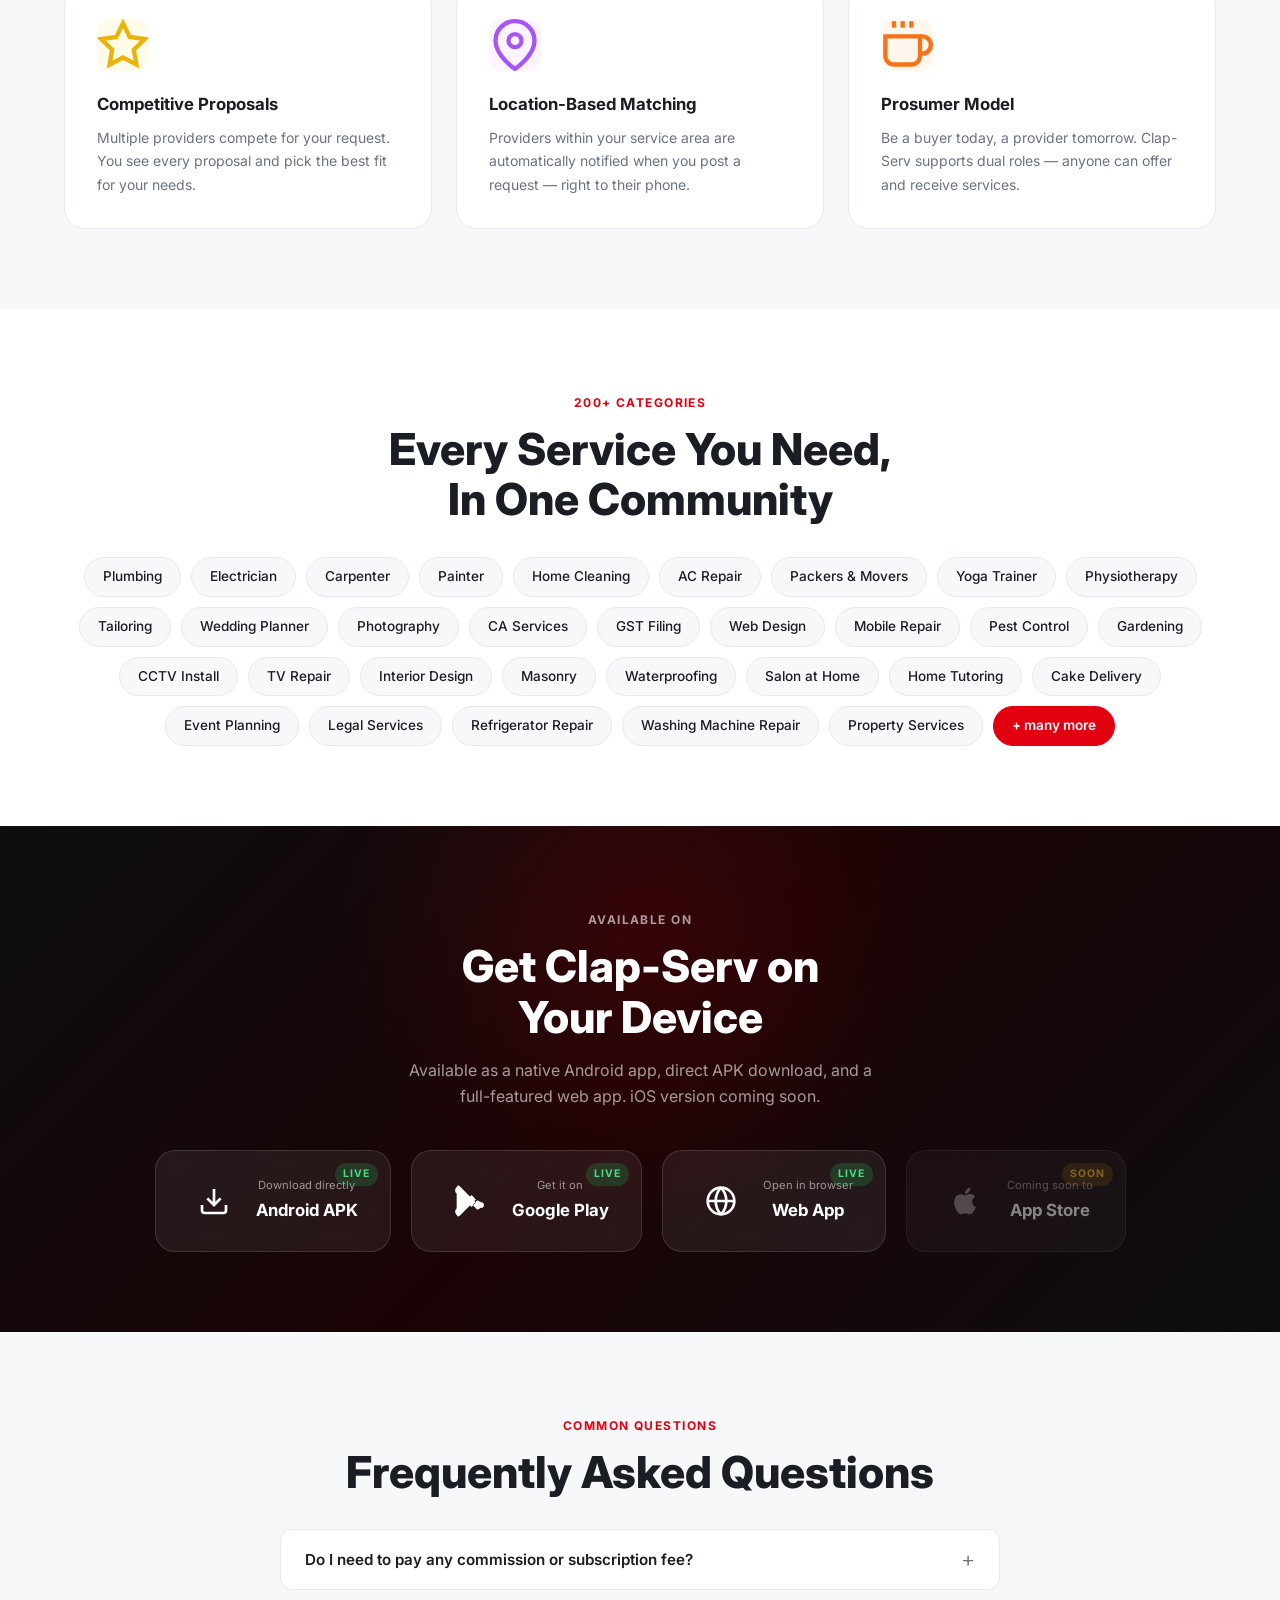
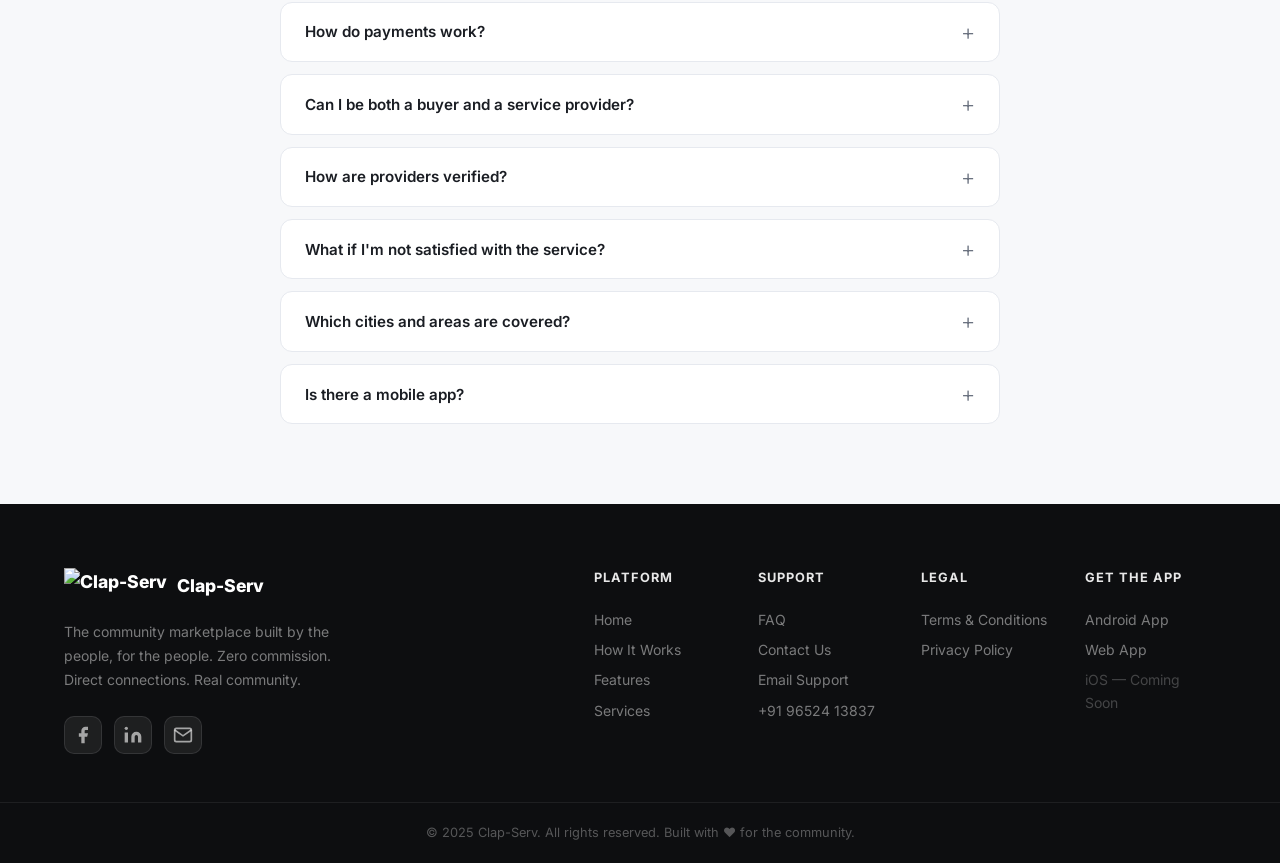
==== commit 9a761c5d: "feat: comprehensive SEO — Twitter Cards, JSON-LD, canonical URLs, OG tags, sitemap, robots.txt - Hom" ====
--- a/index.html
+++ b/index.html
@@ -7,11 +7,65 @@
   <meta name="description" content="Clap-Serv is India's decentralized community marketplace connecting buyers with skilled local service providers — zero commission, zero subscription.">
   <meta name="keywords" content="local services, marketplace, plumber, electrician, carpenter, zero commission, India, service providers, community">
   <meta name="author" content="Clap-Serv">
+  <!-- Open Graph -->
+  <meta property="og:type" content="website">
+  <meta property="og:site_name" content="Clap-Serv">
   <meta property="og:title" content="Clap-Serv — Community Service Marketplace">
   <meta property="og:description" content="Post a request. Get proposals. Pay zero commission. Join India's people-first service marketplace.">
-  <meta property="og:image" content="images/logo_svg.png">
+  <meta property="og:image" content="https://www.clap-serv.com/images/logo_svg.png">
   <meta property="og:url" content="https://www.clap-serv.com">
+  <!-- Twitter Card -->
+  <meta name="twitter:card" content="summary_large_image">
+  <meta name="twitter:site" content="@ClapServ">
+  <meta name="twitter:title" content="Clap-Serv — Community Service Marketplace">
+  <meta name="twitter:description" content="Post a request. Get proposals. Pay zero commission. Join India's people-first service marketplace.">
+  <meta name="twitter:image" content="https://www.clap-serv.com/images/logo_svg.png">
+  <!-- Canonical -->
+  <link rel="canonical" href="https://www.clap-serv.com/">
   <link rel="icon" type="image/png" href="images/logo_svg.png">
+  <!-- JSON-LD Structured Data -->
+  <script type="application/ld+json">
+  {
+    "@context": "https://schema.org",
+    "@graph": [
+      {
+        "@type": "Organization",
+        "@id": "https://www.clap-serv.com/#organization",
+        "name": "Clap-Serv",
+        "url": "https://www.clap-serv.com",
+        "logo": "https://www.clap-serv.com/images/logo_svg.png",
+        "description": "India's decentralized community marketplace connecting buyers with skilled local service providers — zero commission, zero subscription.",
+        "sameAs": [
+          "https://play.google.com/store/apps/details?id=com.clapserv.app",
+          "https://app.clap-serv.com"
+        ],
+        "areaServed": "IN",
+        "foundingLocation": "Bihar, India"
+      },
+      {
+        "@type": "WebSite",
+        "@id": "https://www.clap-serv.com/#website",
+        "url": "https://www.clap-serv.com",
+        "name": "Clap-Serv",
+        "publisher": { "@id": "https://www.clap-serv.com/#organization" },
+        "potentialAction": {
+          "@type": "SearchAction",
+          "target": "https://app.clap-serv.com/search?q={search_term_string}",
+          "query-input": "required name=search_term_string"
+        }
+      },
+      {
+        "@type": "SoftwareApplication",
+        "name": "Clap-Serv",
+        "operatingSystem": "Android",
+        "applicationCategory": "LifestyleApplication",
+        "offers": { "@type": "Offer", "price": "0", "priceCurrency": "INR" },
+        "url": "https://play.google.com/store/apps/details?id=com.clapserv.app",
+        "description": "Community marketplace for local services — zero commission, verified providers, direct negotiation."
+      }
+    ]
+  }
+  </script>
 
   <!-- Google Fonts -->
   <link rel="preconnect" href="https://fonts.googleapis.com">
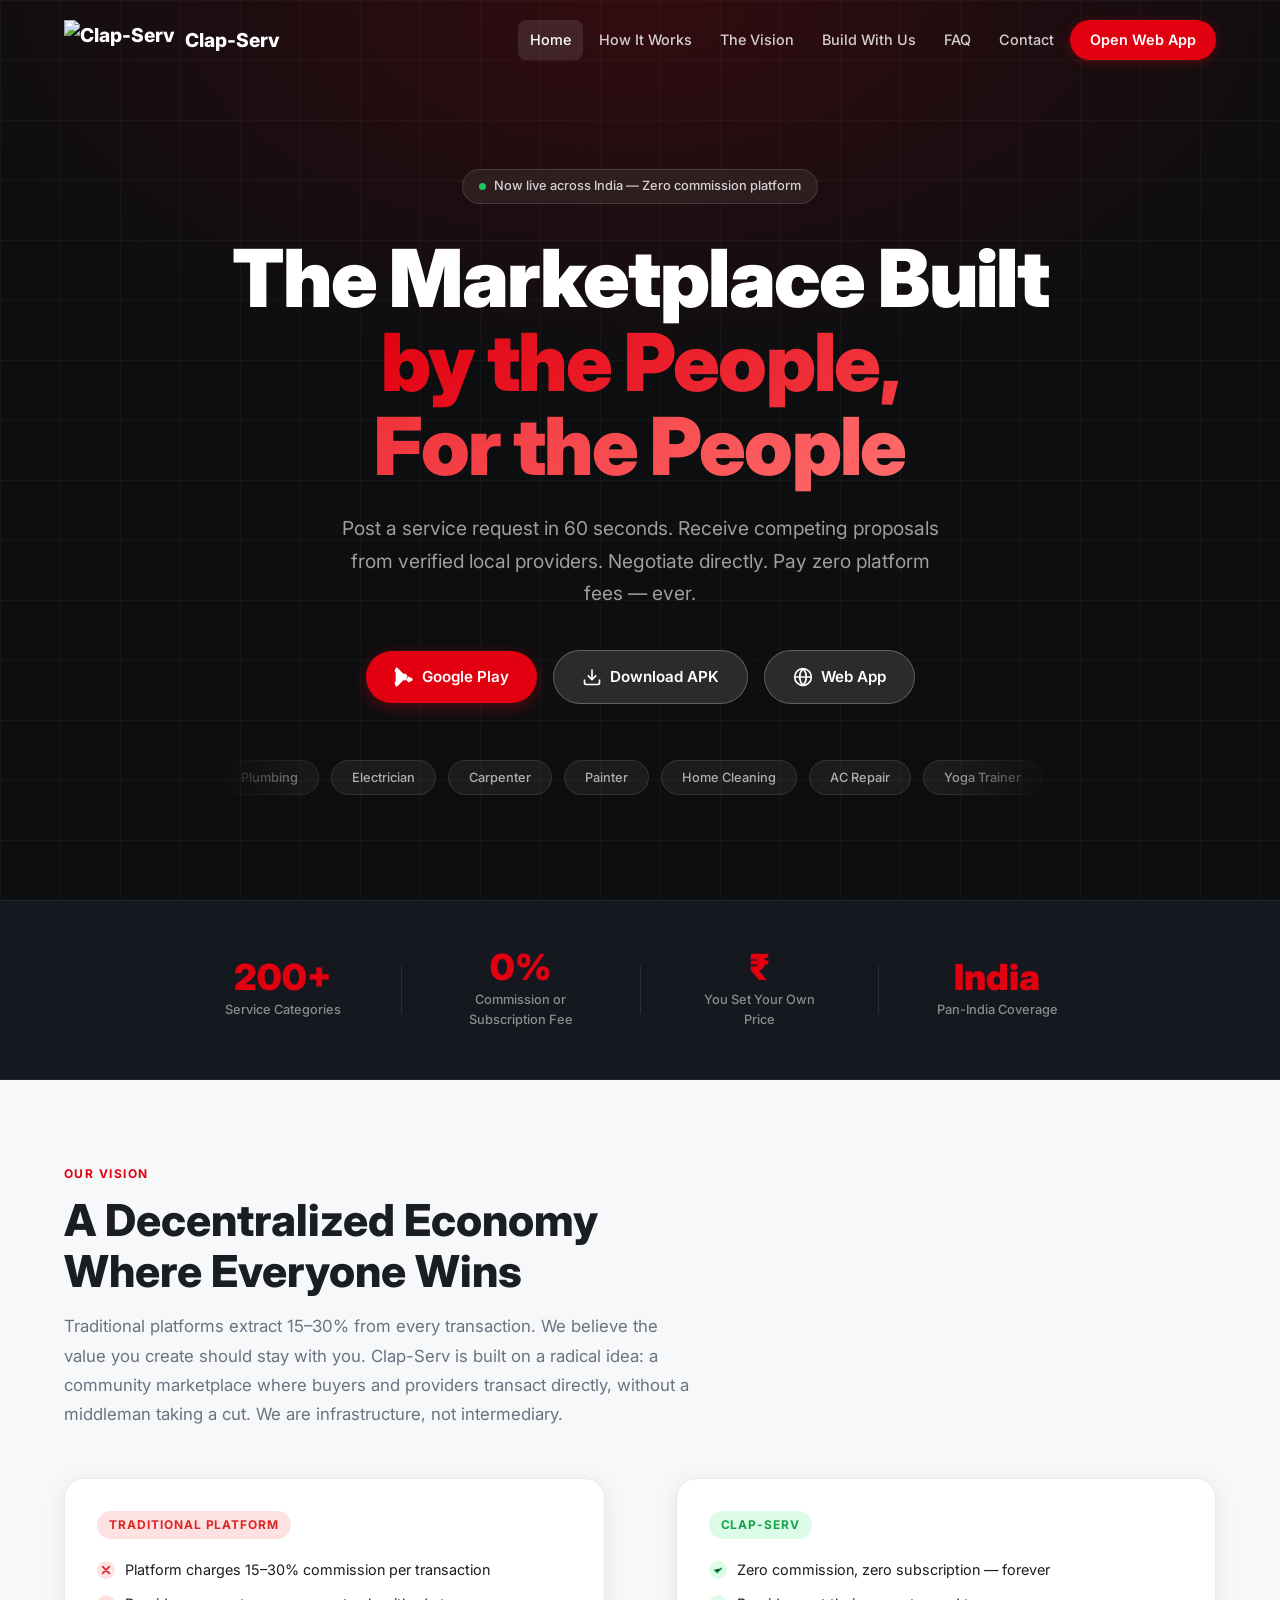
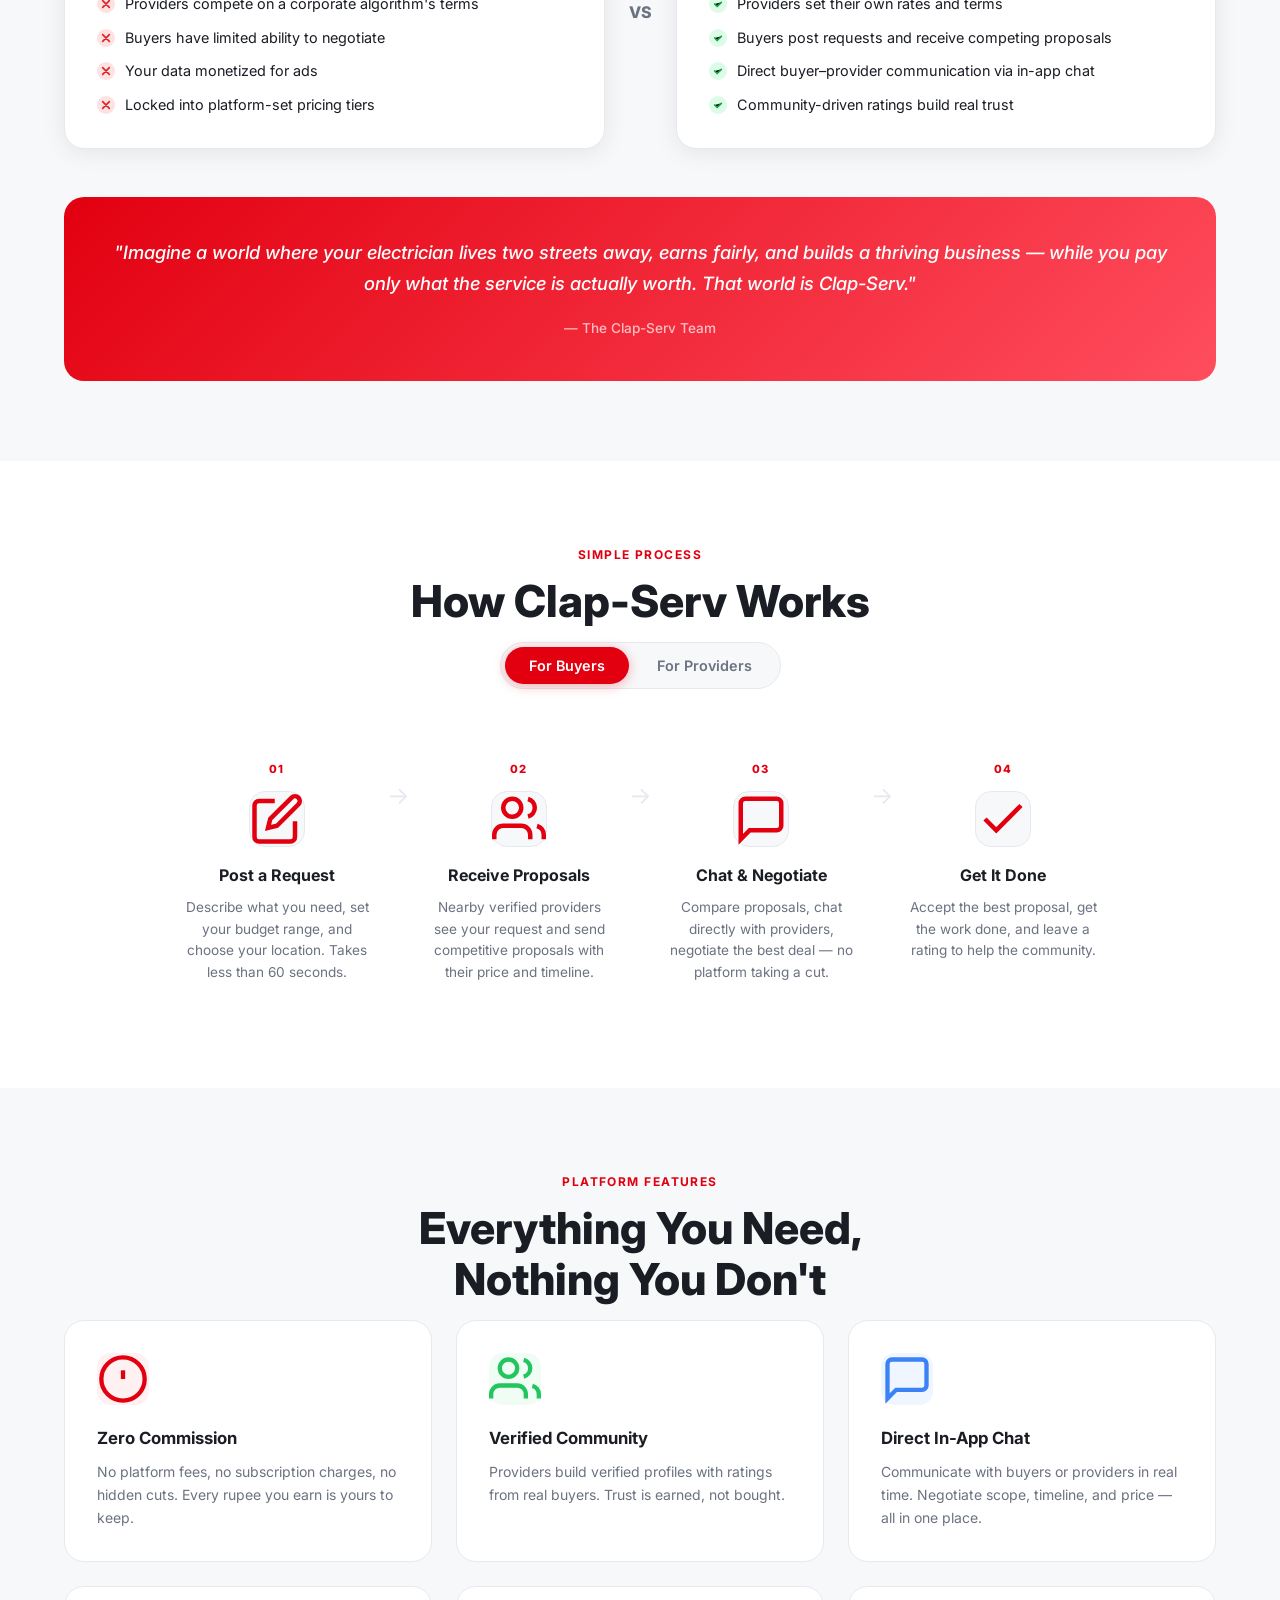
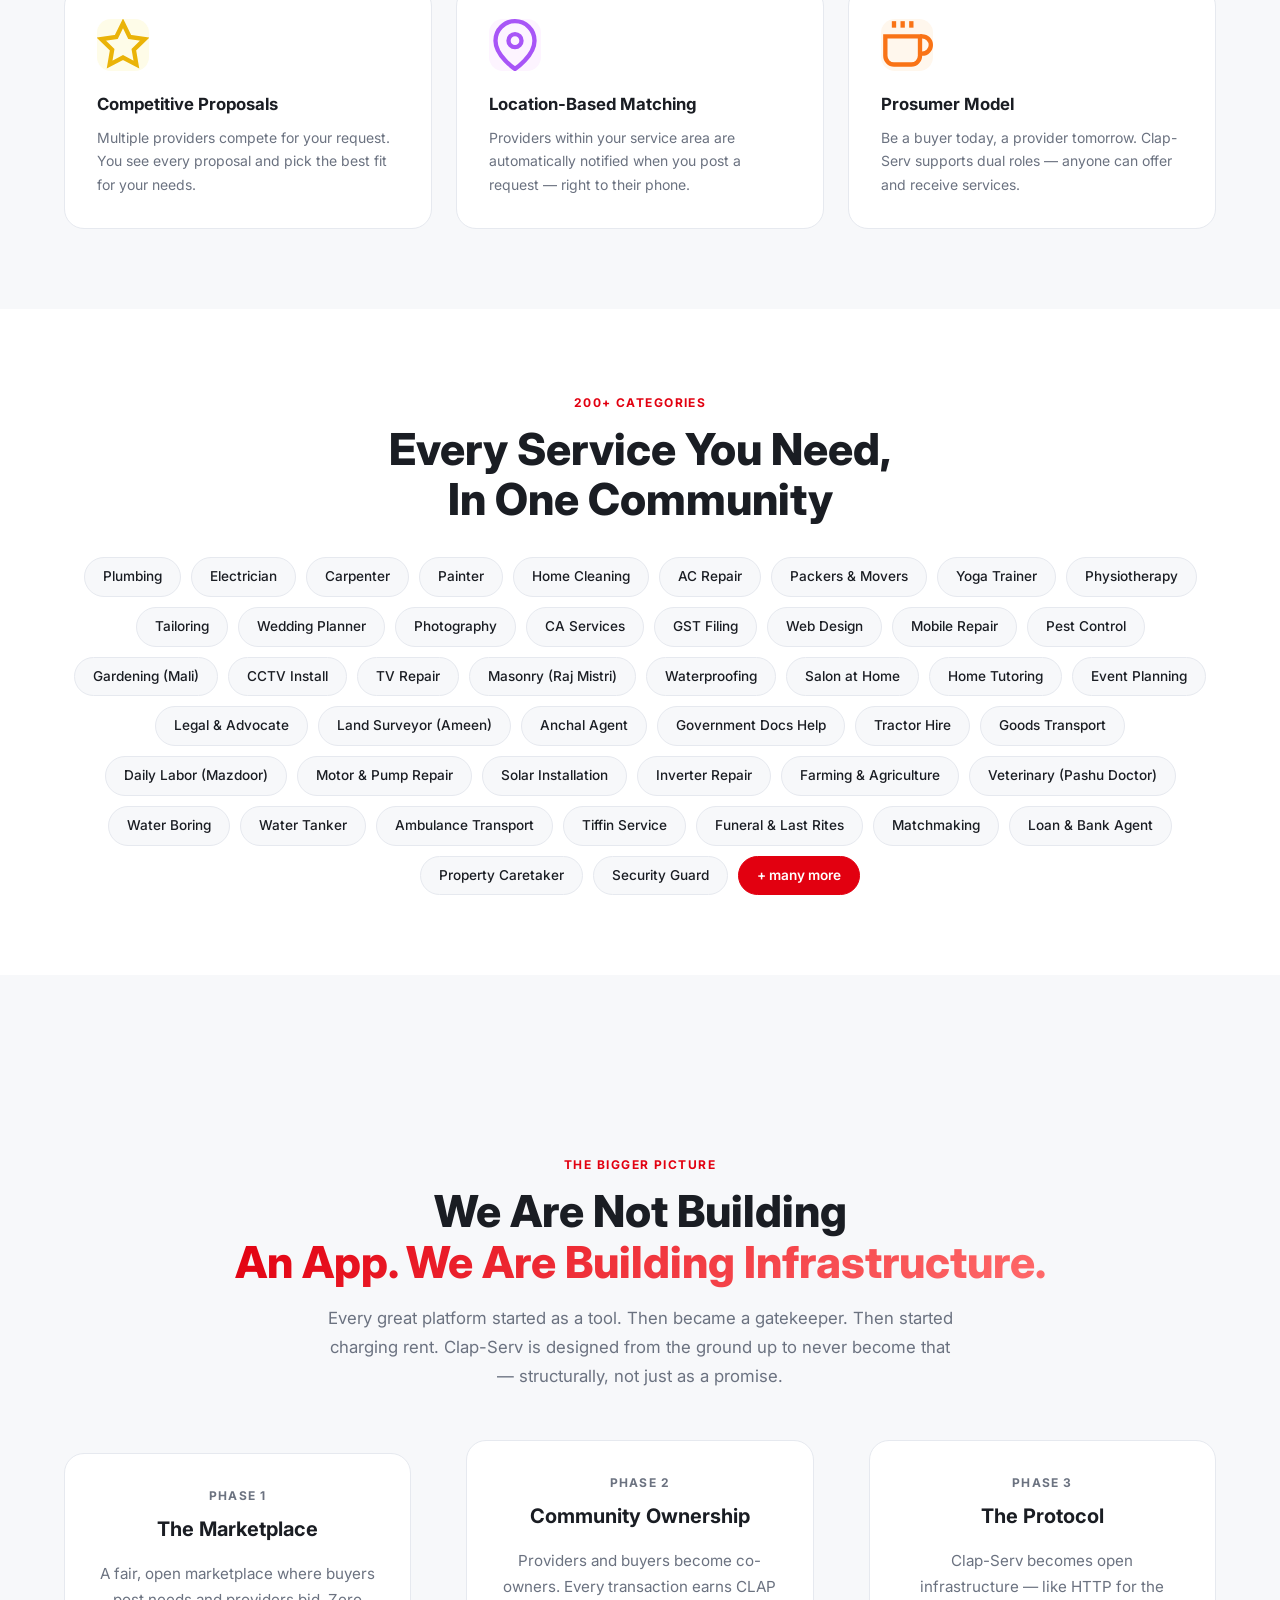
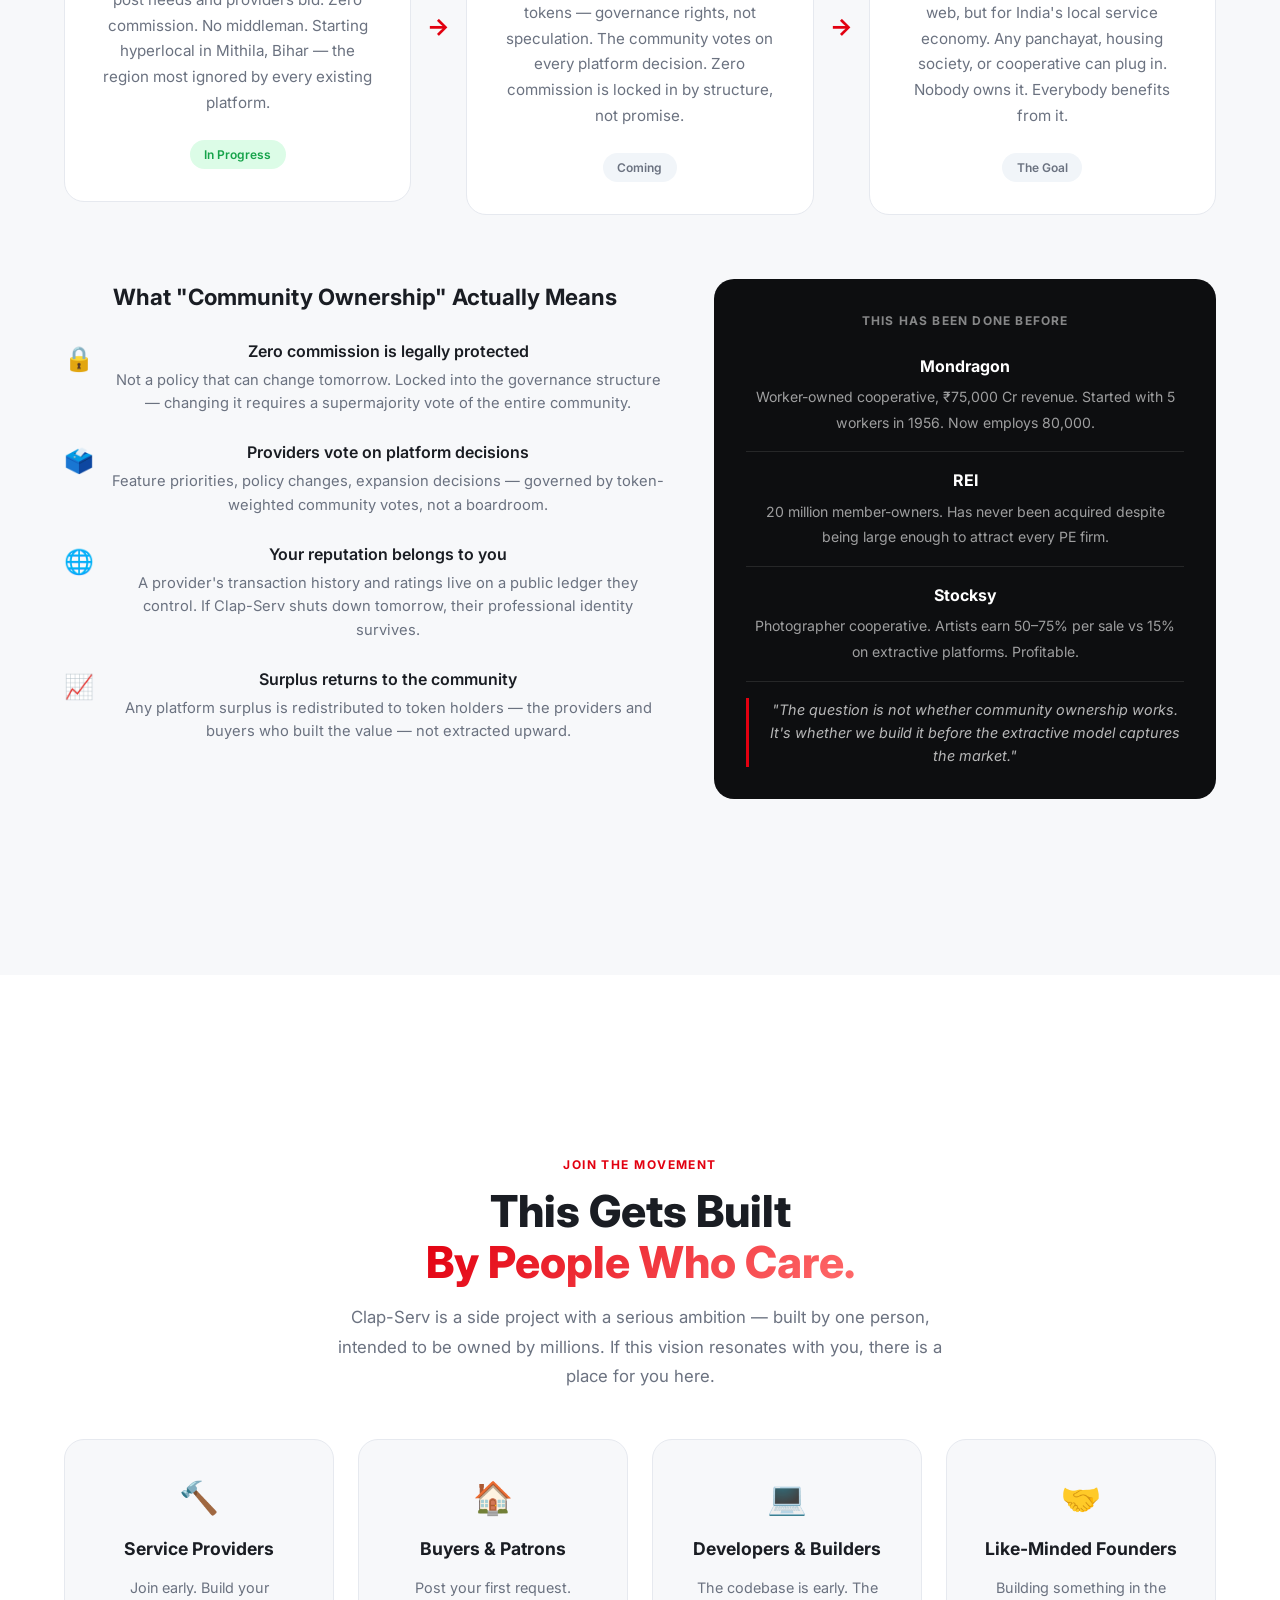
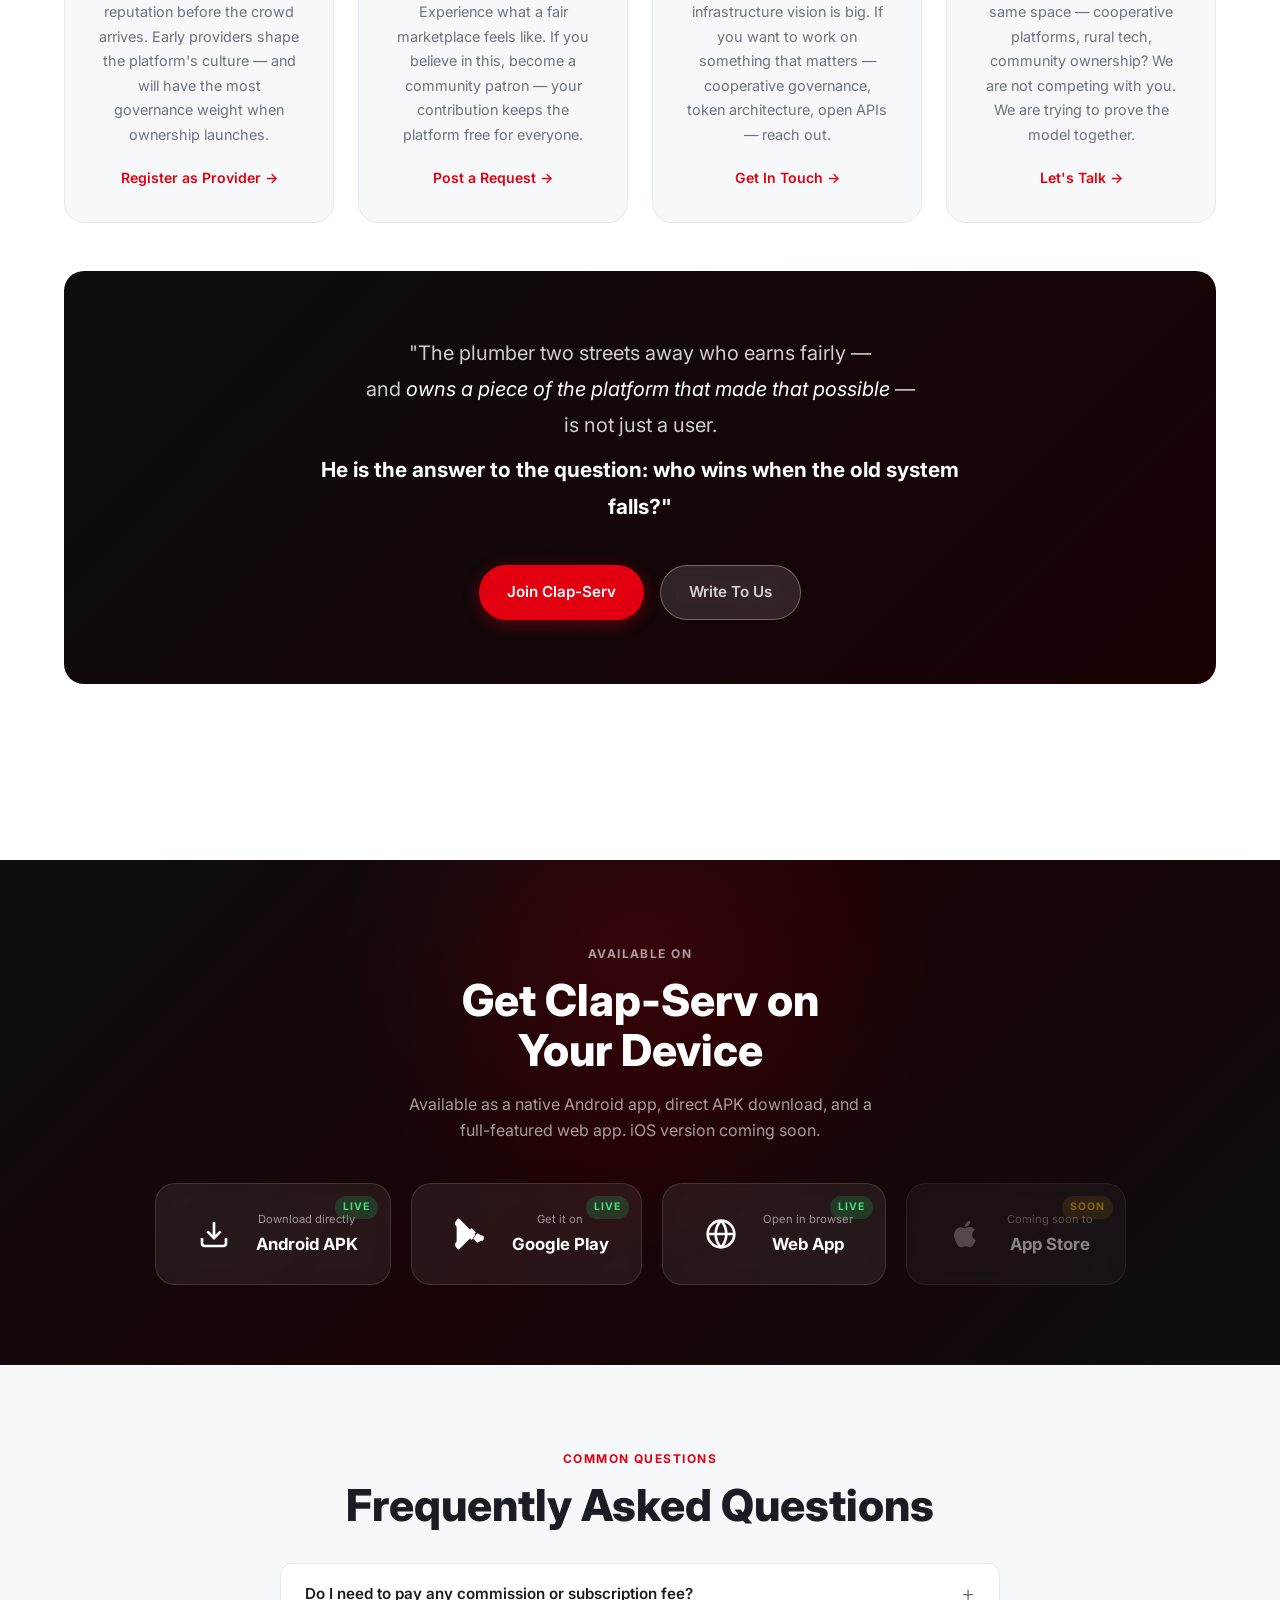
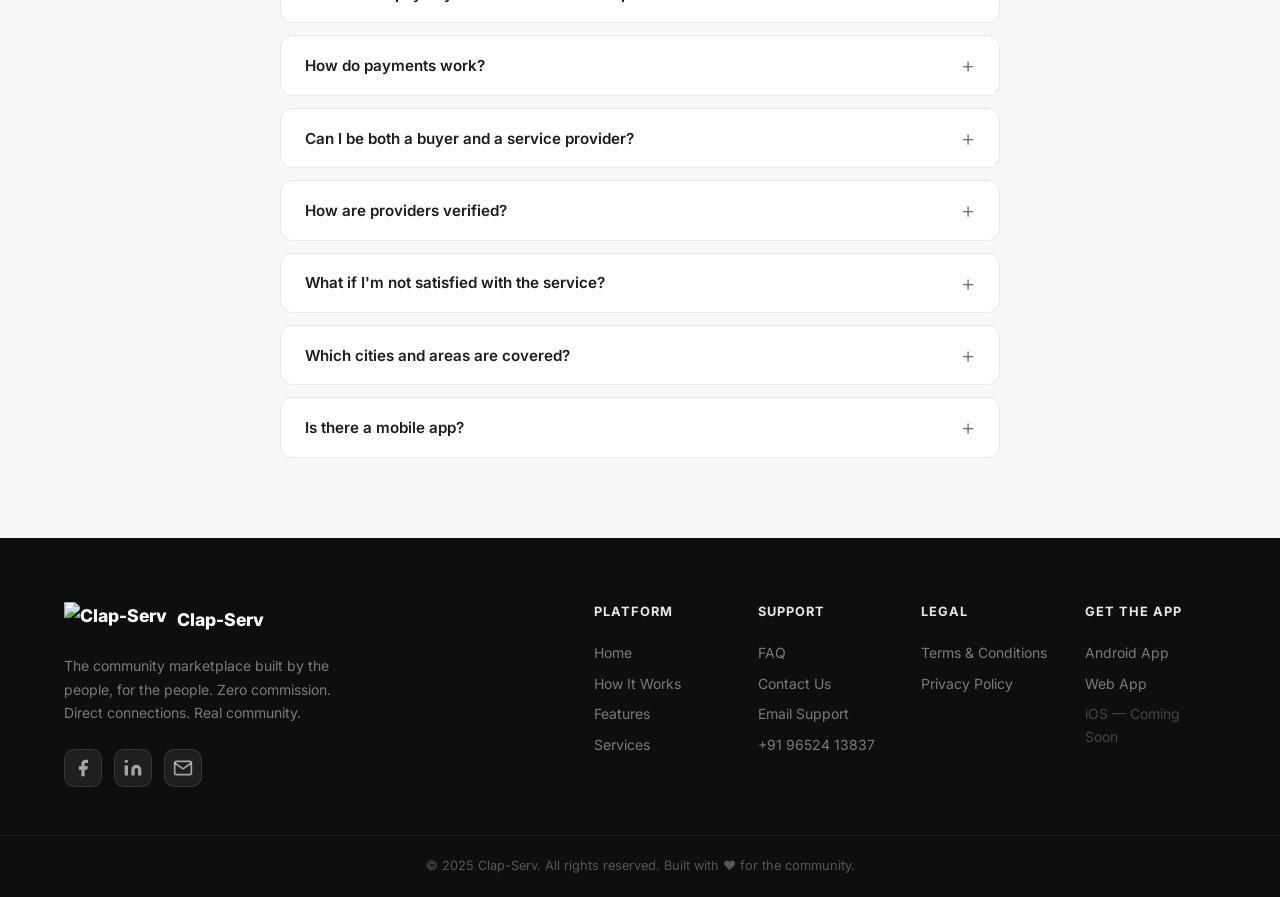
==== commit 58d9094b: "feat: add Protocol Cooperative vision and Build With Us sections - Add 'The Bigger Picture' section:" ====
--- a/index.html
+++ b/index.html
@@ -89,6 +89,8 @@
       <div class="nav-links" id="navLinks">
         <a href="index.html" class="active">Home</a>
         <a href="#how-it-works">How It Works</a>
+        <a href="#bigger-picture">The Vision</a>
+        <a href="#build-with-us">Build With Us</a>
         <a href="faq/index.html">FAQ</a>
         <a href="contact.html">Contact</a>
         <a href="https://app.clap-serv.com" class="btn-nav" target="_blank">Open Web App</a>
@@ -362,10 +364,159 @@
         <span>Home Cleaning</span><span>AC Repair</span><span>Packers &amp; Movers</span><span>Yoga Trainer</span>
         <span>Physiotherapy</span><span>Tailoring</span><span>Wedding Planner</span><span>Photography</span>
         <span>CA Services</span><span>GST Filing</span><span>Web Design</span><span>Mobile Repair</span>
-        <span>Pest Control</span><span>Gardening</span><span>CCTV Install</span><span>TV Repair</span>
-        <span>Interior Design</span><span>Masonry</span><span>Waterproofing</span><span>Salon at Home</span>
-        <span>Home Tutoring</span><span>Cake Delivery</span><span>Event Planning</span><span>Legal Services</span>
-        <span>Refrigerator Repair</span><span>Washing Machine Repair</span><span>Property Services</span><span>+ many more</span>
+        <span>Pest Control</span><span>Gardening (Mali)</span><span>CCTV Install</span><span>TV Repair</span>
+        <span>Masonry (Raj Mistri)</span><span>Waterproofing</span><span>Salon at Home</span>
+        <span>Home Tutoring</span><span>Event Planning</span><span>Legal &amp; Advocate</span>
+        <span>Land Surveyor (Ameen)</span><span>Anchal Agent</span><span>Government Docs Help</span>
+        <span>Tractor Hire</span><span>Goods Transport</span><span>Daily Labor (Mazdoor)</span>
+        <span>Motor &amp; Pump Repair</span><span>Solar Installation</span><span>Inverter Repair</span>
+        <span>Farming &amp; Agriculture</span><span>Veterinary (Pashu Doctor)</span><span>Water Boring</span>
+        <span>Water Tanker</span><span>Ambulance Transport</span><span>Tiffin Service</span>
+        <span>Funeral &amp; Last Rites</span><span>Matchmaking</span><span>Loan &amp; Bank Agent</span>
+        <span>Property Caretaker</span><span>Security Guard</span><span>+ many more</span>
+      </div>
+    </div>
+  </section>
+
+  <!-- ============ BIGGER PICTURE ============ -->
+  <section class="bigger-picture" id="bigger-picture">
+    <div class="section-container">
+      <div class="section-label">The Bigger Picture</div>
+      <h2 class="section-title">We Are Not Building<br><span class="gradient-text">An App. We Are Building Infrastructure.</span></h2>
+      <p class="section-sub">
+        Every great platform started as a tool. Then became a gatekeeper. Then started charging rent.
+        Clap-Serv is designed from the ground up to never become that — structurally, not just as a promise.
+      </p>
+
+      <div class="vision-phases">
+        <div class="phase-card">
+          <div class="phase-number">Phase 1</div>
+          <div class="phase-title">The Marketplace</div>
+          <p class="phase-desc">A fair, open marketplace where buyers post needs and providers bid. Zero commission. No middleman. Starting hyperlocal in Mithila, Bihar — the region most ignored by every existing platform.</p>
+          <div class="phase-status active">In Progress</div>
+        </div>
+        <div class="phase-arrow">→</div>
+        <div class="phase-card">
+          <div class="phase-number">Phase 2</div>
+          <div class="phase-title">Community Ownership</div>
+          <p class="phase-desc">Providers and buyers become co-owners. Every transaction earns CLAP tokens — governance rights, not speculation. The community votes on every platform decision. Zero commission is locked in by structure, not promise.</p>
+          <div class="phase-status upcoming">Coming</div>
+        </div>
+        <div class="phase-arrow">→</div>
+        <div class="phase-card">
+          <div class="phase-number">Phase 3</div>
+          <div class="phase-title">The Protocol</div>
+          <p class="phase-desc">Clap-Serv becomes open infrastructure — like HTTP for the web, but for India's local service economy. Any panchayat, housing society, or cooperative can plug in. Nobody owns it. Everybody benefits from it.</p>
+          <div class="phase-status upcoming">The Goal</div>
+        </div>
+      </div>
+
+      <div class="ownership-block">
+        <div class="ownership-left">
+          <h3>What "Community Ownership" Actually Means</h3>
+          <ul class="ownership-list">
+            <li>
+              <span class="ownership-icon">🔒</span>
+              <div>
+                <strong>Zero commission is legally protected</strong>
+                <p>Not a policy that can change tomorrow. Locked into the governance structure — changing it requires a supermajority vote of the entire community.</p>
+              </div>
+            </li>
+            <li>
+              <span class="ownership-icon">🗳️</span>
+              <div>
+                <strong>Providers vote on platform decisions</strong>
+                <p>Feature priorities, policy changes, expansion decisions — governed by token-weighted community votes, not a boardroom.</p>
+              </div>
+            </li>
+            <li>
+              <span class="ownership-icon">🌐</span>
+              <div>
+                <strong>Your reputation belongs to you</strong>
+                <p>A provider's transaction history and ratings live on a public ledger they control. If Clap-Serv shuts down tomorrow, their professional identity survives.</p>
+              </div>
+            </li>
+            <li>
+              <span class="ownership-icon">📈</span>
+              <div>
+                <strong>Surplus returns to the community</strong>
+                <p>Any platform surplus is redistributed to token holders — the providers and buyers who built the value — not extracted upward.</p>
+              </div>
+            </li>
+          </ul>
+        </div>
+        <div class="ownership-right">
+          <div class="precedent-box">
+            <div class="precedent-label">This Has Been Done Before</div>
+            <div class="precedent-item">
+              <strong>Mondragon</strong>
+              <span>Worker-owned cooperative, ₹75,000 Cr revenue. Started with 5 workers in 1956. Now employs 80,000.</span>
+            </div>
+            <div class="precedent-item">
+              <strong>REI</strong>
+              <span>20 million member-owners. Has never been acquired despite being large enough to attract every PE firm.</span>
+            </div>
+            <div class="precedent-item">
+              <strong>Stocksy</strong>
+              <span>Photographer cooperative. Artists earn 50–75% per sale vs 15% on extractive platforms. Profitable.</span>
+            </div>
+            <div class="precedent-quote">
+              "The question is not whether community ownership works. It's whether we build it before the extractive model captures the market."
+            </div>
+          </div>
+        </div>
+      </div>
+    </div>
+  </section>
+
+  <!-- ============ BUILD WITH US ============ -->
+  <section class="build-with-us" id="build-with-us">
+    <div class="section-container">
+      <div class="section-label">Join The Movement</div>
+      <h2 class="section-title">This Gets Built<br><span class="gradient-text">By People Who Care.</span></h2>
+      <p class="section-sub">
+        Clap-Serv is a side project with a serious ambition — built by one person, intended to be owned by millions.
+        If this vision resonates with you, there is a place for you here.
+      </p>
+
+      <div class="join-grid">
+        <div class="join-card">
+          <div class="join-icon">🔨</div>
+          <h3>Service Providers</h3>
+          <p>Join early. Build your reputation before the crowd arrives. Early providers shape the platform's culture — and will have the most governance weight when ownership launches.</p>
+          <a href="https://app.clap-serv.com" class="join-cta" target="_blank">Register as Provider →</a>
+        </div>
+        <div class="join-card">
+          <div class="join-icon">🏠</div>
+          <h3>Buyers & Patrons</h3>
+          <p>Post your first request. Experience what a fair marketplace feels like. If you believe in this, become a community patron — your contribution keeps the platform free for everyone.</p>
+          <a href="https://app.clap-serv.com" class="join-cta" target="_blank">Post a Request →</a>
+        </div>
+        <div class="join-card">
+          <div class="join-icon">💻</div>
+          <h3>Developers & Builders</h3>
+          <p>The codebase is early. The infrastructure vision is big. If you want to work on something that matters — cooperative governance, token architecture, open APIs — reach out.</p>
+          <a href="mailto:contact@clap-serv.com" class="join-cta">Get In Touch →</a>
+        </div>
+        <div class="join-card">
+          <div class="join-icon">🤝</div>
+          <h3>Like-Minded Founders</h3>
+          <p>Building something in the same space — cooperative platforms, rural tech, community ownership? We are not competing with you. We are trying to prove the model together.</p>
+          <a href="mailto:contact@clap-serv.com" class="join-cta">Let's Talk →</a>
+        </div>
+      </div>
+
+      <div class="manifesto-block">
+        <div class="manifesto-inner">
+          <p class="manifesto-line">"The plumber two streets away who earns fairly —</p>
+          <p class="manifesto-line">and <em>owns a piece of the platform that made that possible</em> —</p>
+          <p class="manifesto-line">is not just a user.</p>
+          <p class="manifesto-line manifesto-bold">He is the answer to the question: who wins when the old system falls?"</p>
+          <div class="manifesto-cta">
+            <a href="https://app.clap-serv.com" class="btn-primary" target="_blank">Join Clap-Serv</a>
+            <a href="mailto:contact@clap-serv.com" class="btn-secondary">Write To Us</a>
+          </div>
+        </div>
       </div>
     </div>
   </section>
--- a/style.css
+++ b/style.css
@@ -912,4 +912,313 @@
   .stats-container { flex-direction: column; }
   .stat-divider { width: 100%; height: 1px; }
   .stat-item { width: 100%; }
-}
+  .vision-phases { flex-direction: column; }
+  .phase-arrow { transform: rotate(90deg); }
+  .ownership-block { flex-direction: column; }
+  .join-grid { grid-template-columns: 1fr; }
+}
+
+/* ============================================================
+   BIGGER PICTURE SECTION
+   ============================================================ */
+
+.bigger-picture {
+  background: var(--bg);
+  padding: 6rem 0;
+}
+
+.vision-phases {
+  display: flex;
+  align-items: center;
+  gap: 1rem;
+  margin: 3rem 0;
+}
+
+.phase-arrow {
+  font-size: 1.5rem;
+  color: var(--primary);
+  flex-shrink: 0;
+  font-weight: 700;
+}
+
+.phase-card {
+  flex: 1;
+  background: var(--white);
+  border: 1px solid var(--border);
+  border-radius: var(--radius-lg);
+  padding: 2rem;
+  transition: var(--transition);
+  position: relative;
+}
+
+.phase-card:hover {
+  box-shadow: var(--shadow-lg);
+  transform: translateY(-4px);
+}
+
+.phase-number {
+  font-size: 0.75rem;
+  font-weight: 700;
+  text-transform: uppercase;
+  letter-spacing: 0.1em;
+  color: var(--text-muted);
+  margin-bottom: 0.5rem;
+}
+
+.phase-title {
+  font-size: 1.25rem;
+  font-weight: 700;
+  color: var(--text);
+  margin-bottom: 1rem;
+}
+
+.phase-desc {
+  font-size: 0.95rem;
+  color: var(--text-muted);
+  line-height: 1.7;
+  margin-bottom: 1.5rem;
+}
+
+.phase-status {
+  display: inline-block;
+  padding: 0.3rem 0.9rem;
+  border-radius: 100px;
+  font-size: 0.75rem;
+  font-weight: 600;
+}
+
+.phase-status.active {
+  background: #dcfce7;
+  color: #16a34a;
+}
+
+.phase-status.upcoming {
+  background: #f1f5f9;
+  color: var(--text-muted);
+}
+
+/* Ownership block */
+.ownership-block {
+  display: flex;
+  gap: 3rem;
+  margin-top: 4rem;
+  align-items: flex-start;
+}
+
+.ownership-left {
+  flex: 1.2;
+}
+
+.ownership-left h3 {
+  font-size: 1.4rem;
+  font-weight: 700;
+  color: var(--text);
+  margin-bottom: 1.5rem;
+}
+
+.ownership-list {
+  list-style: none;
+  display: flex;
+  flex-direction: column;
+  gap: 1.5rem;
+}
+
+.ownership-list li {
+  display: flex;
+  gap: 1rem;
+  align-items: flex-start;
+}
+
+.ownership-icon {
+  font-size: 1.5rem;
+  flex-shrink: 0;
+  margin-top: 0.1rem;
+}
+
+.ownership-list li strong {
+  display: block;
+  font-weight: 600;
+  color: var(--text);
+  margin-bottom: 0.3rem;
+}
+
+.ownership-list li p {
+  color: var(--text-muted);
+  font-size: 0.92rem;
+  line-height: 1.6;
+}
+
+.ownership-right {
+  flex: 1;
+}
+
+.precedent-box {
+  background: var(--dark);
+  border-radius: var(--radius-lg);
+  padding: 2rem;
+  color: #fff;
+}
+
+.precedent-label {
+  font-size: 0.75rem;
+  font-weight: 700;
+  text-transform: uppercase;
+  letter-spacing: 0.1em;
+  color: rgba(255,255,255,0.5);
+  margin-bottom: 1.5rem;
+}
+
+.precedent-item {
+  border-bottom: 1px solid rgba(255,255,255,0.1);
+  padding-bottom: 1rem;
+  margin-bottom: 1rem;
+}
+
+.precedent-item strong {
+  display: block;
+  font-weight: 700;
+  color: #fff;
+  margin-bottom: 0.3rem;
+}
+
+.precedent-item span {
+  font-size: 0.88rem;
+  color: rgba(255,255,255,0.6);
+  line-height: 1.5;
+}
+
+.precedent-quote {
+  font-size: 0.9rem;
+  color: rgba(255,255,255,0.7);
+  font-style: italic;
+  line-height: 1.6;
+  margin-top: 1rem;
+  border-left: 3px solid var(--primary);
+  padding-left: 1rem;
+}
+
+/* ============================================================
+   BUILD WITH US SECTION
+   ============================================================ */
+
+.build-with-us {
+  background: var(--white);
+  padding: 6rem 0;
+}
+
+.join-grid {
+  display: grid;
+  grid-template-columns: repeat(4, 1fr);
+  gap: 1.5rem;
+  margin: 3rem 0;
+}
+
+.join-card {
+  background: var(--bg);
+  border: 1px solid var(--border);
+  border-radius: var(--radius-lg);
+  padding: 2rem;
+  display: flex;
+  flex-direction: column;
+  gap: 0.75rem;
+  transition: var(--transition);
+}
+
+.join-card:hover {
+  box-shadow: var(--shadow-lg);
+  border-color: var(--primary);
+  transform: translateY(-4px);
+}
+
+.join-icon {
+  font-size: 2rem;
+}
+
+.join-card h3 {
+  font-size: 1.1rem;
+  font-weight: 700;
+  color: var(--text);
+}
+
+.join-card p {
+  font-size: 0.9rem;
+  color: var(--text-muted);
+  line-height: 1.7;
+  flex: 1;
+}
+
+.join-cta {
+  display: inline-block;
+  font-size: 0.88rem;
+  font-weight: 600;
+  color: var(--primary);
+  text-decoration: none;
+  margin-top: 0.5rem;
+  transition: var(--transition);
+}
+
+.join-cta:hover {
+  letter-spacing: 0.02em;
+}
+
+/* Manifesto block */
+.manifesto-block {
+  background: linear-gradient(135deg, var(--dark) 0%, #1a0003 100%);
+  border-radius: var(--radius-lg);
+  padding: 4rem;
+  margin-top: 3rem;
+  text-align: center;
+}
+
+.manifesto-inner {
+  max-width: 680px;
+  margin: 0 auto;
+}
+
+.manifesto-line {
+  font-size: 1.25rem;
+  color: rgba(255,255,255,0.8);
+  line-height: 1.8;
+}
+
+.manifesto-line em {
+  color: #fff;
+  font-style: italic;
+}
+
+.manifesto-bold {
+  font-weight: 700;
+  color: #fff;
+  font-size: 1.3rem;
+  margin-top: 0.5rem;
+}
+
+.manifesto-cta {
+  display: flex;
+  gap: 1rem;
+  justify-content: center;
+  margin-top: 2.5rem;
+  flex-wrap: wrap;
+}
+
+.manifesto-cta .btn-secondary {
+  border-color: rgba(255,255,255,0.3);
+  color: rgba(255,255,255,0.8);
+}
+
+.manifesto-cta .btn-secondary:hover {
+  border-color: #fff;
+  color: #fff;
+  background: rgba(255,255,255,0.05);
+}
+
+@media (max-width: 900px) {
+  .join-grid { grid-template-columns: 1fr 1fr; }
+  .manifesto-block { padding: 2.5rem 1.5rem; }
+  .manifesto-line { font-size: 1rem; }
+}
+
+@media (max-width: 600px) {
+  .join-grid { grid-template-columns: 1fr; }
+}
+}
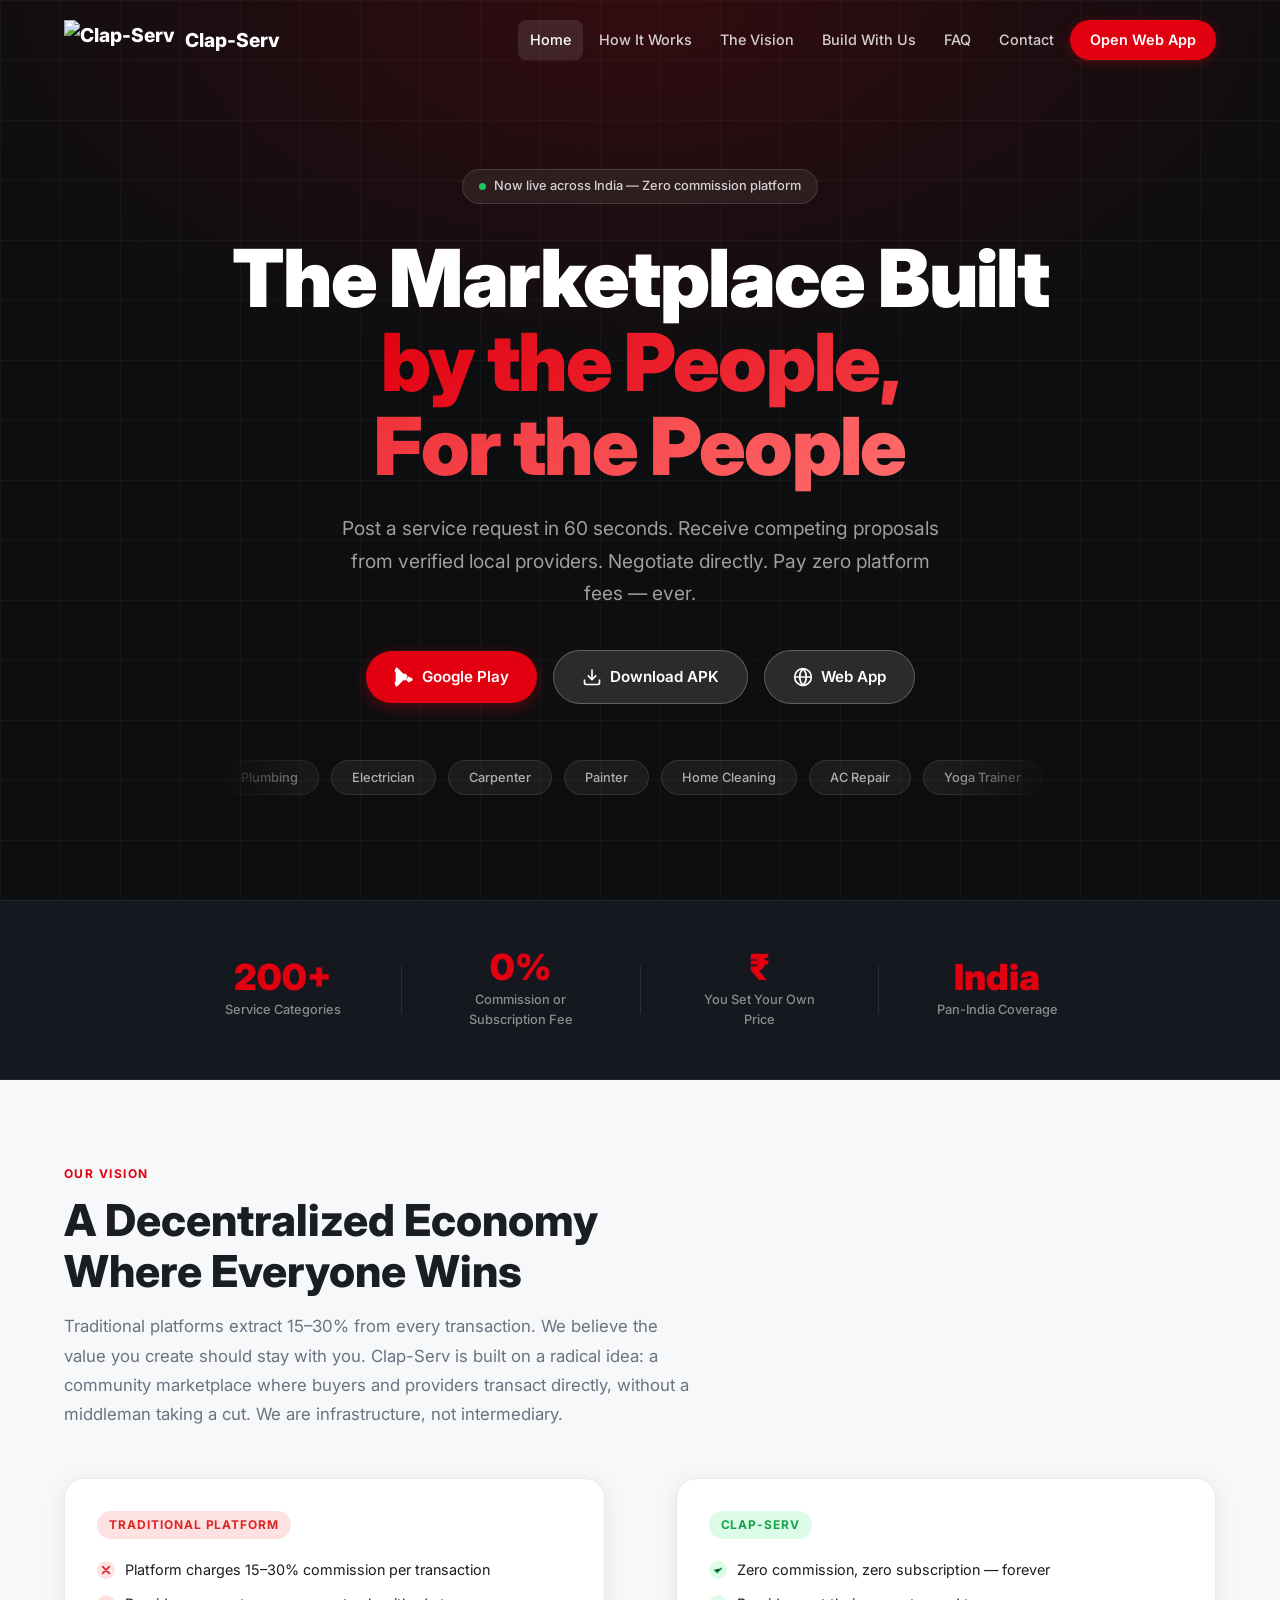
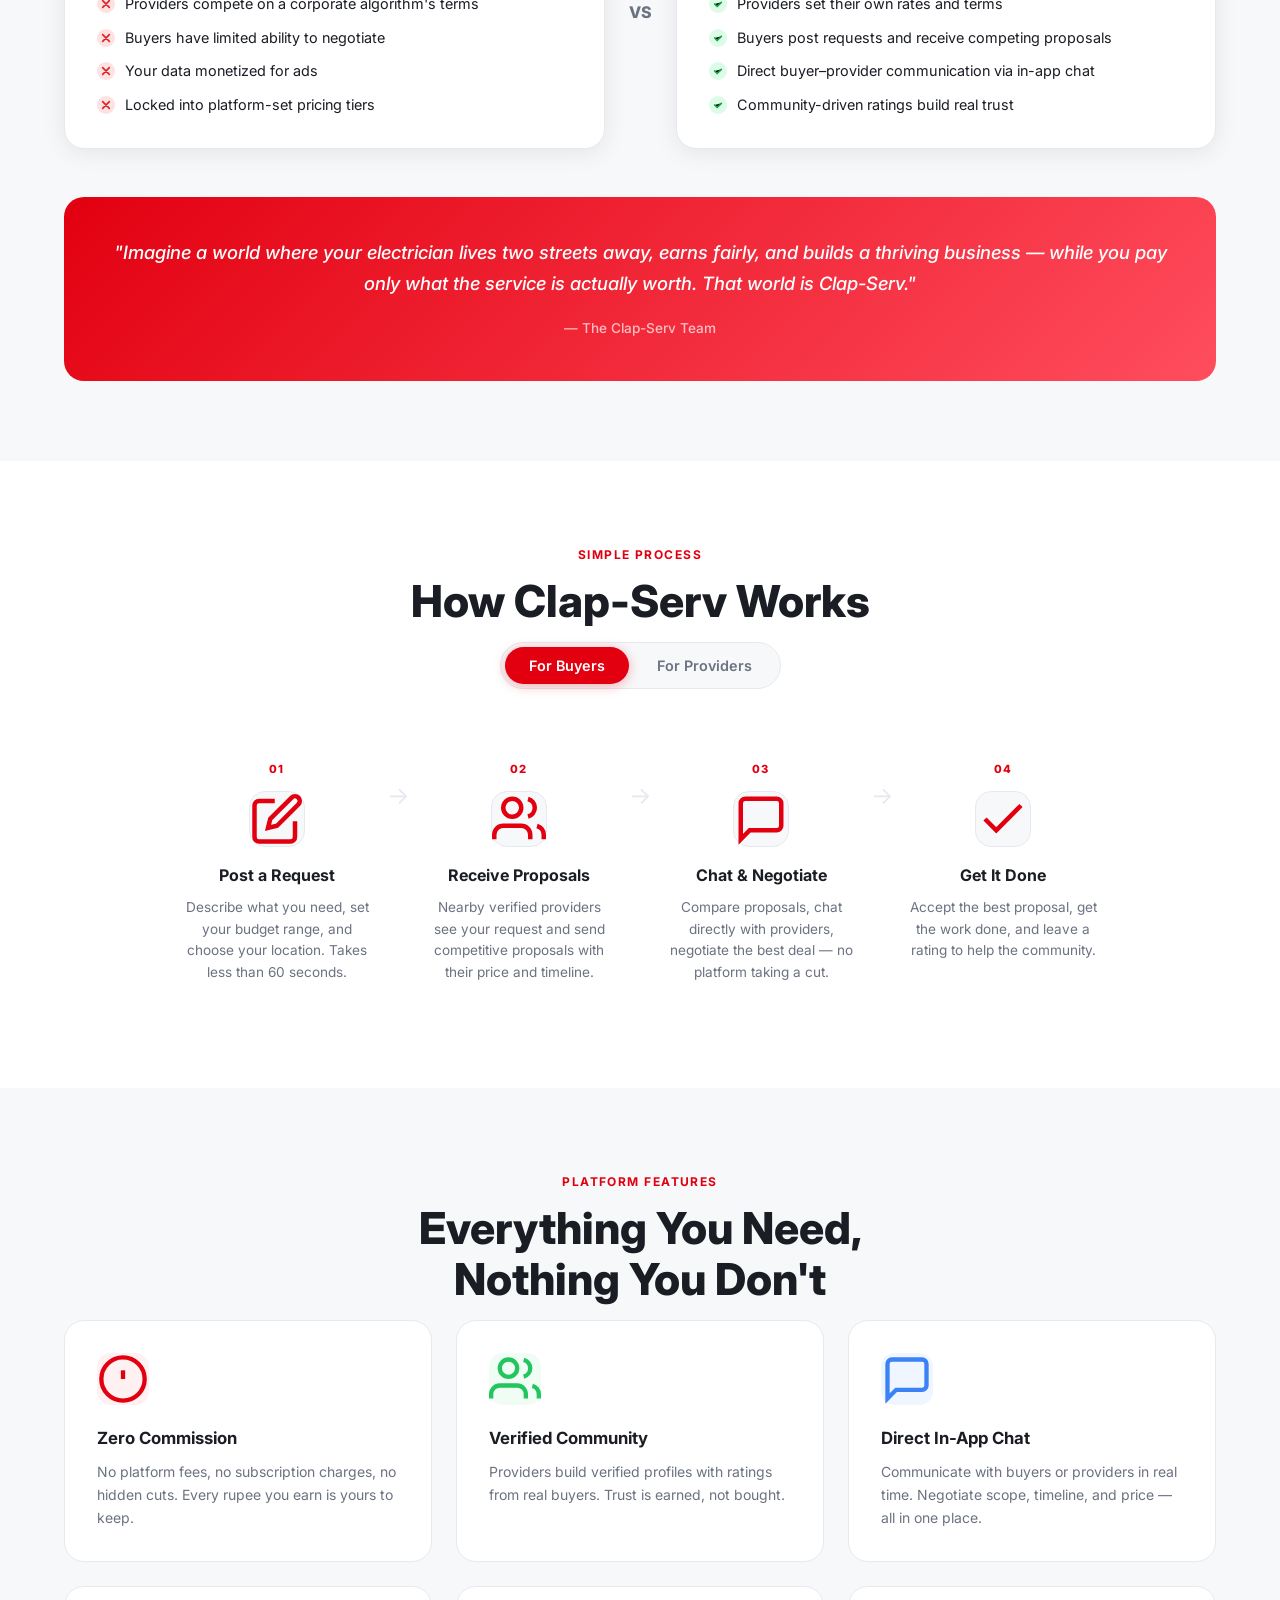
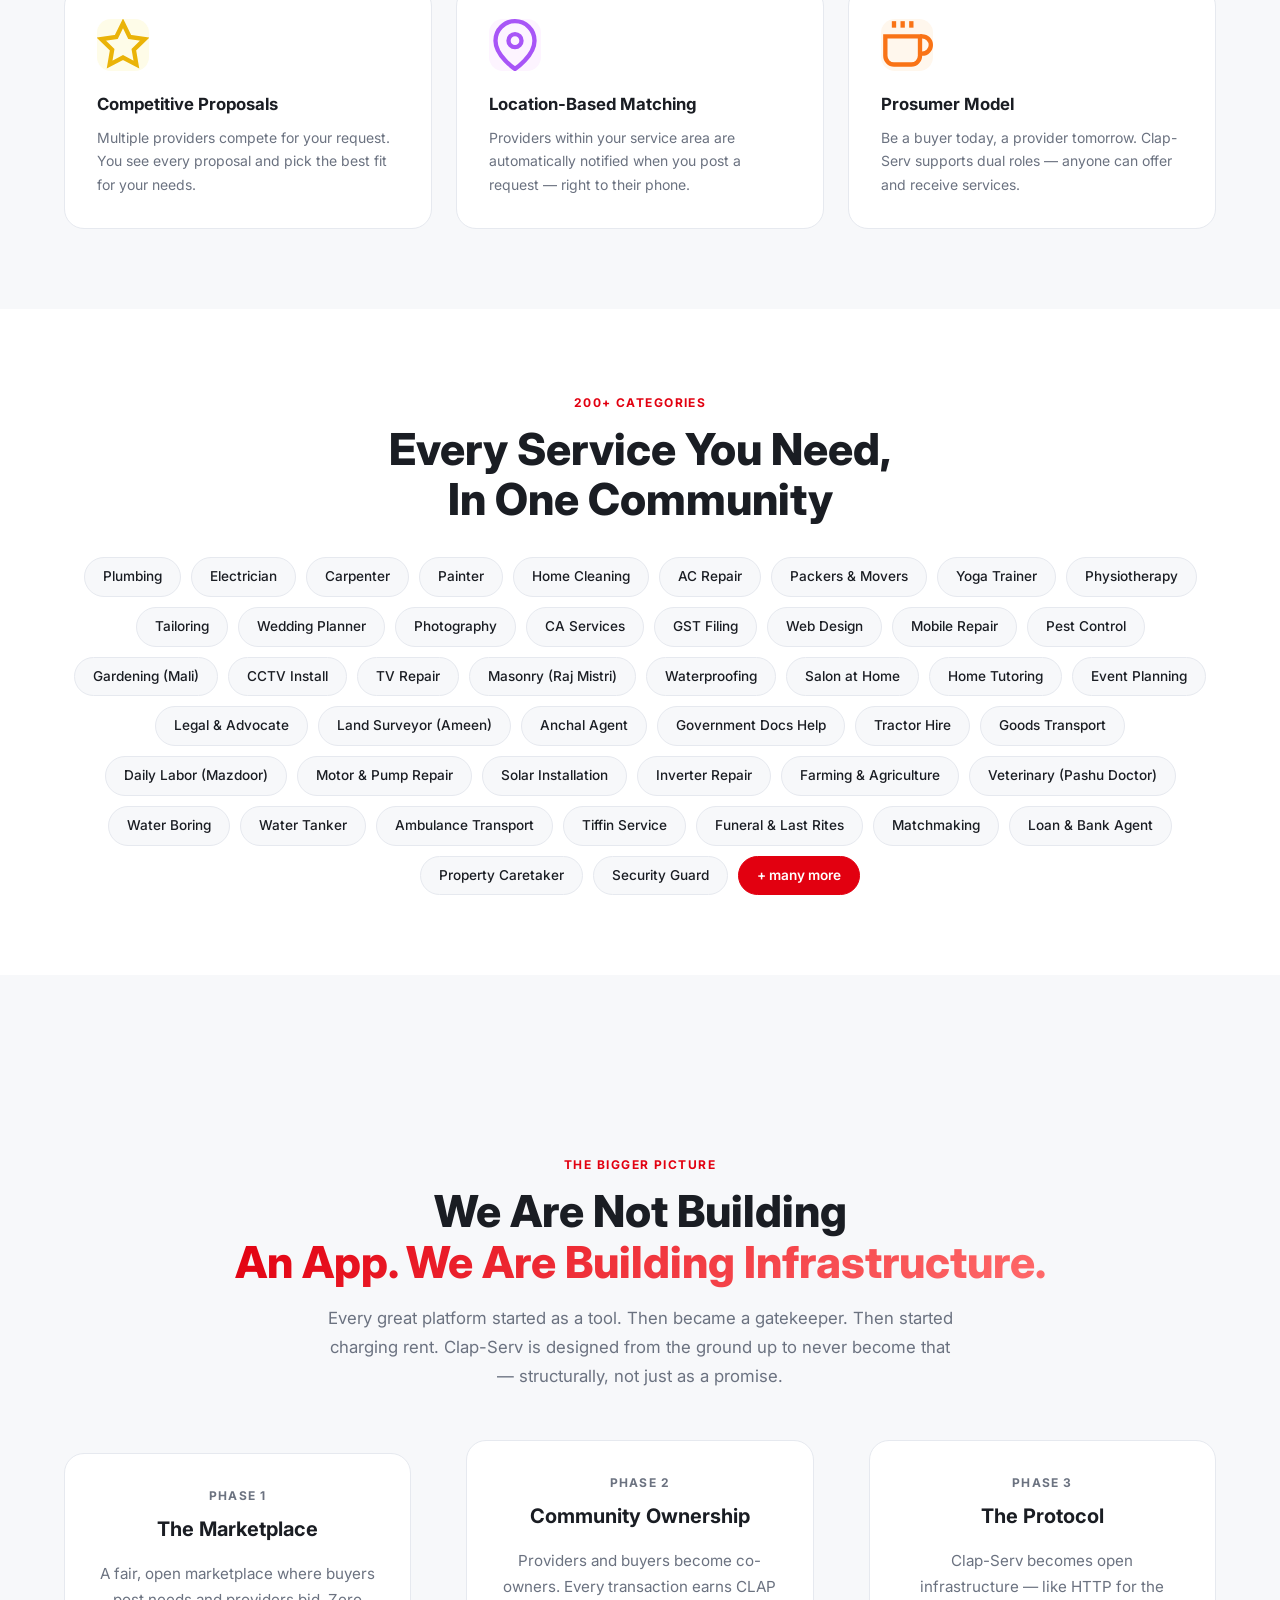
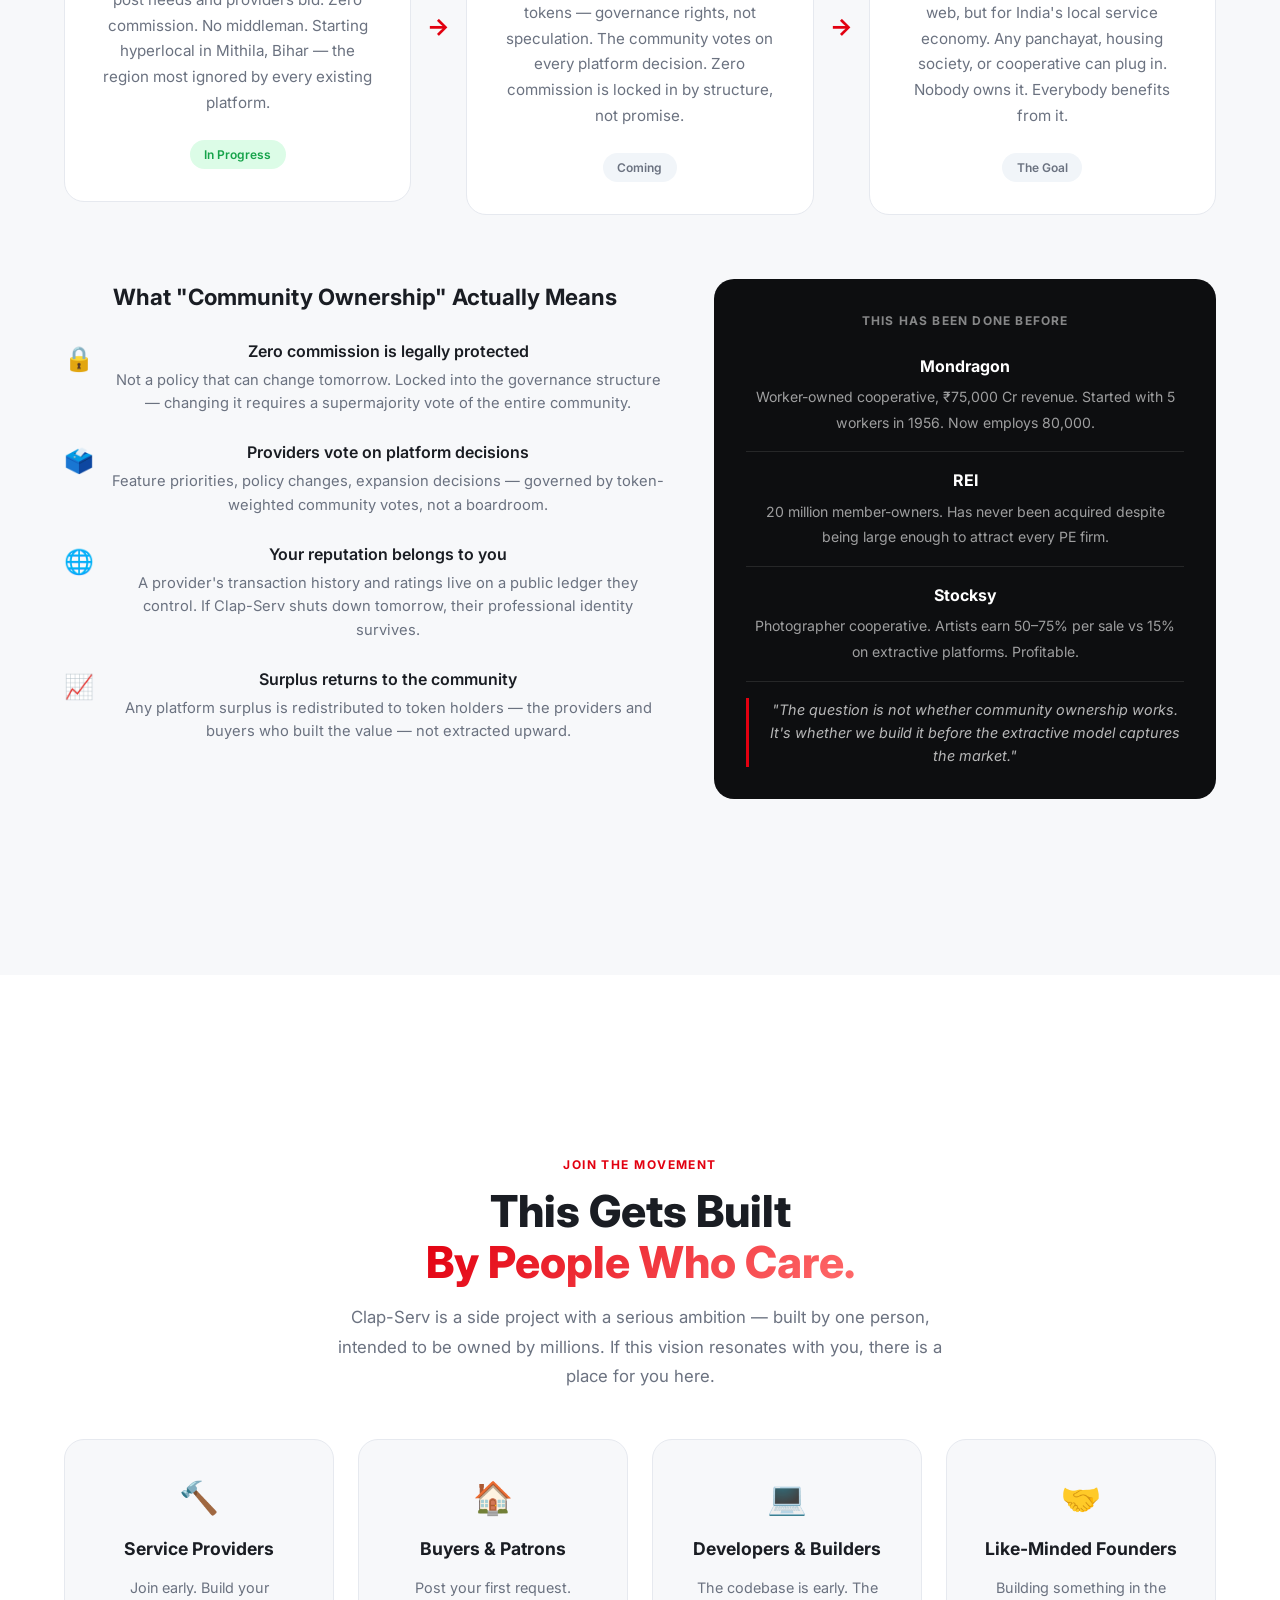
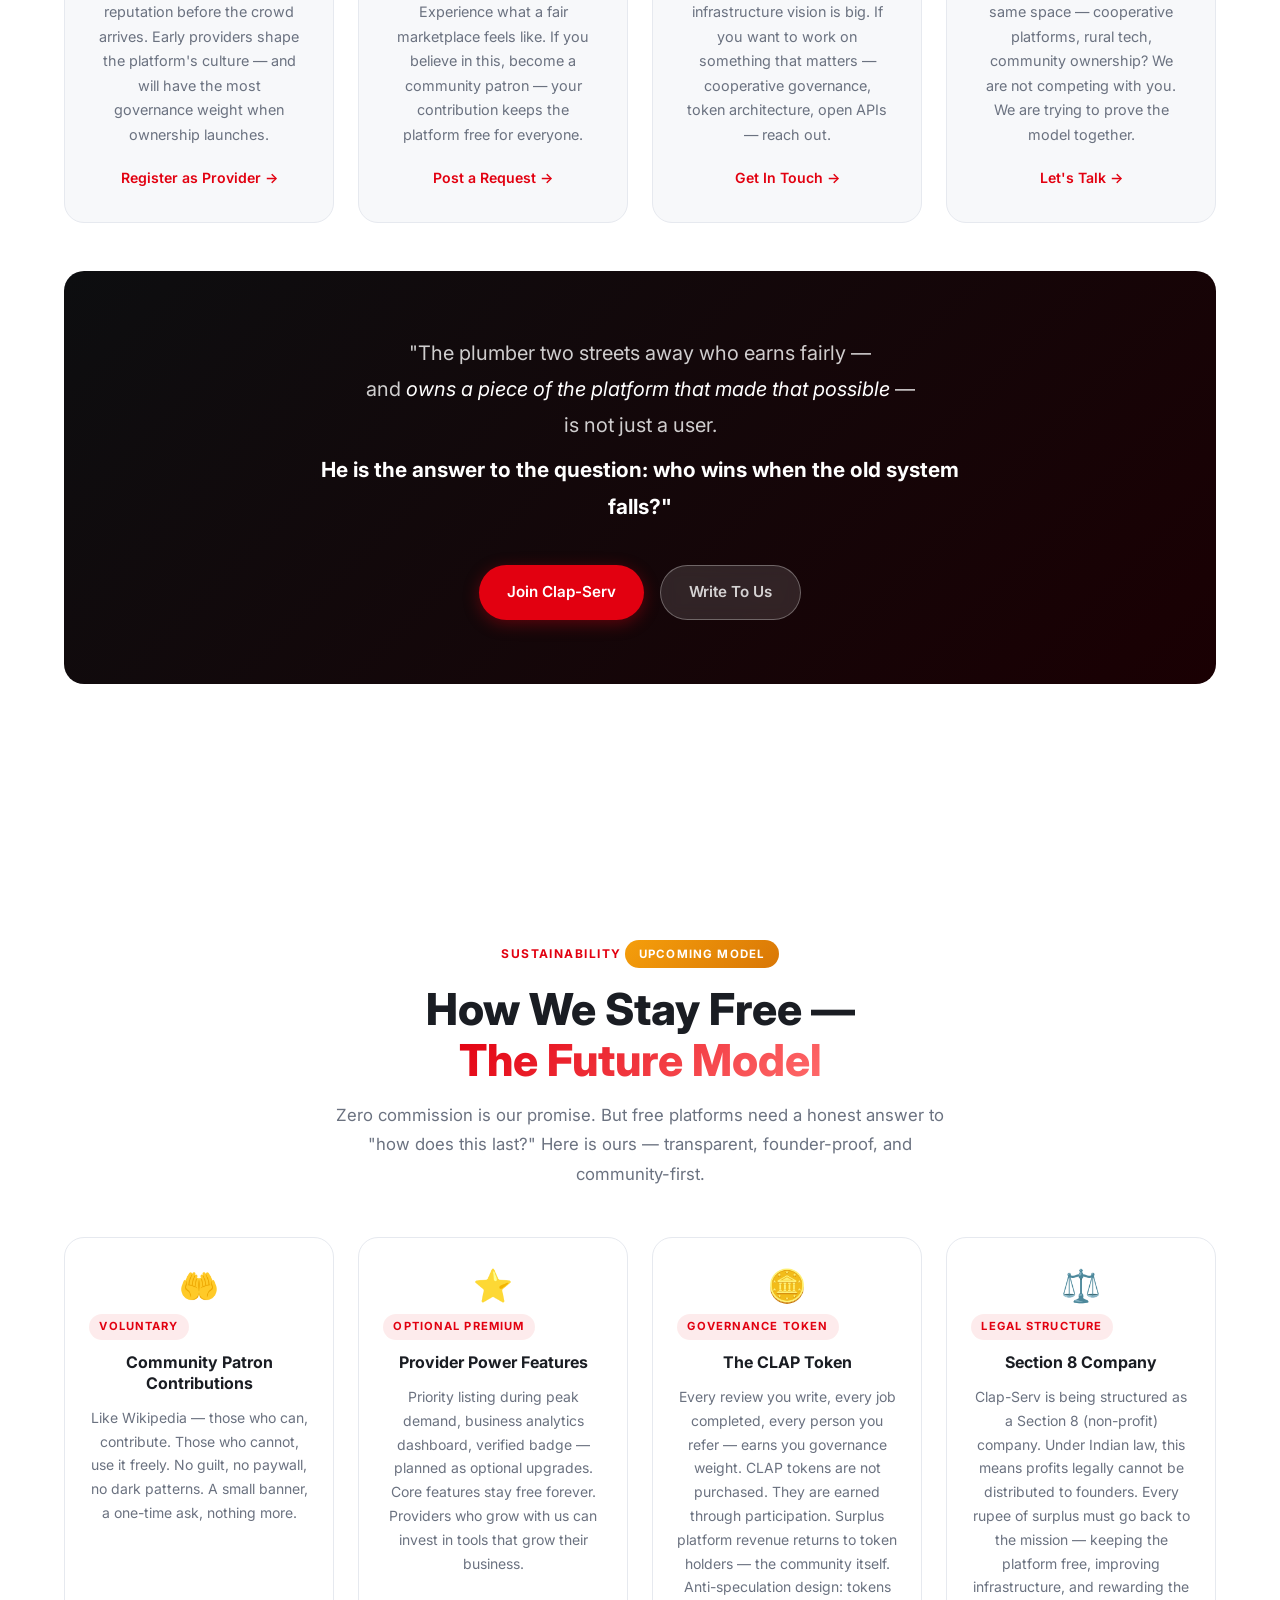
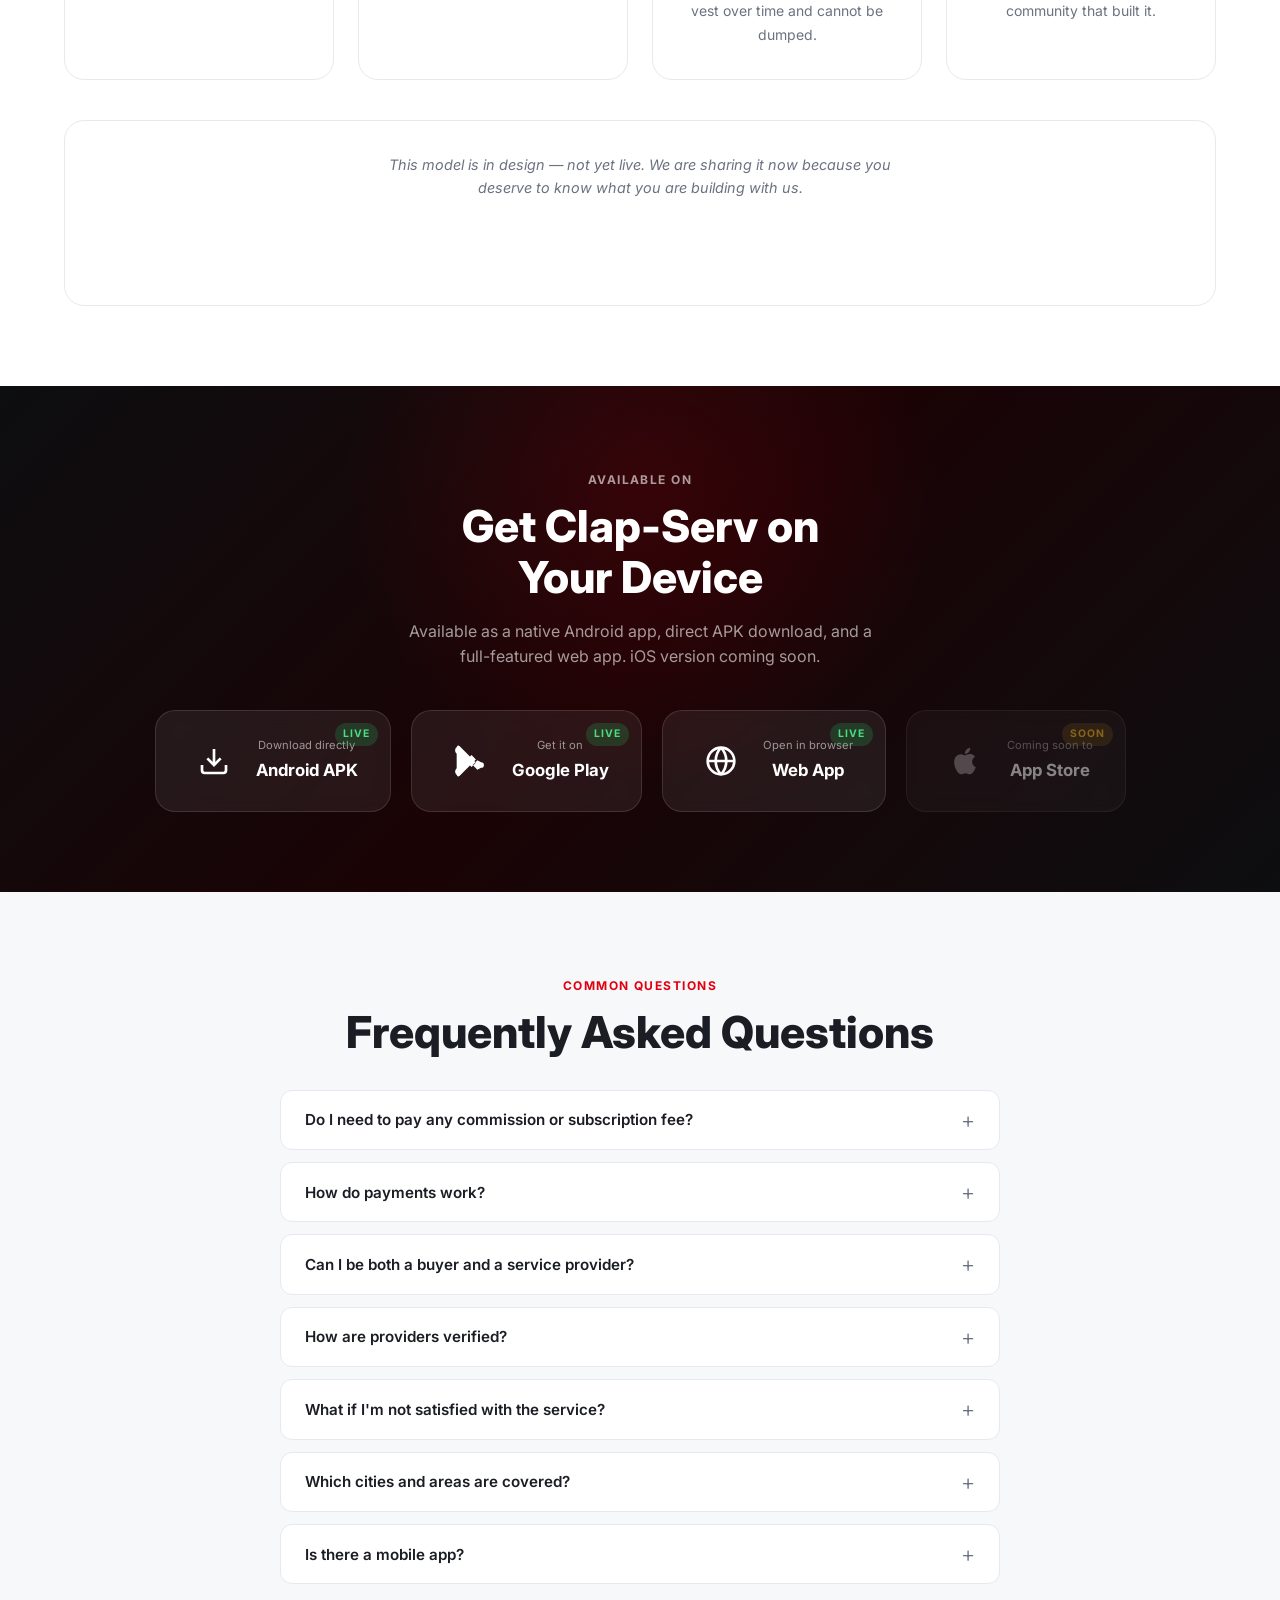
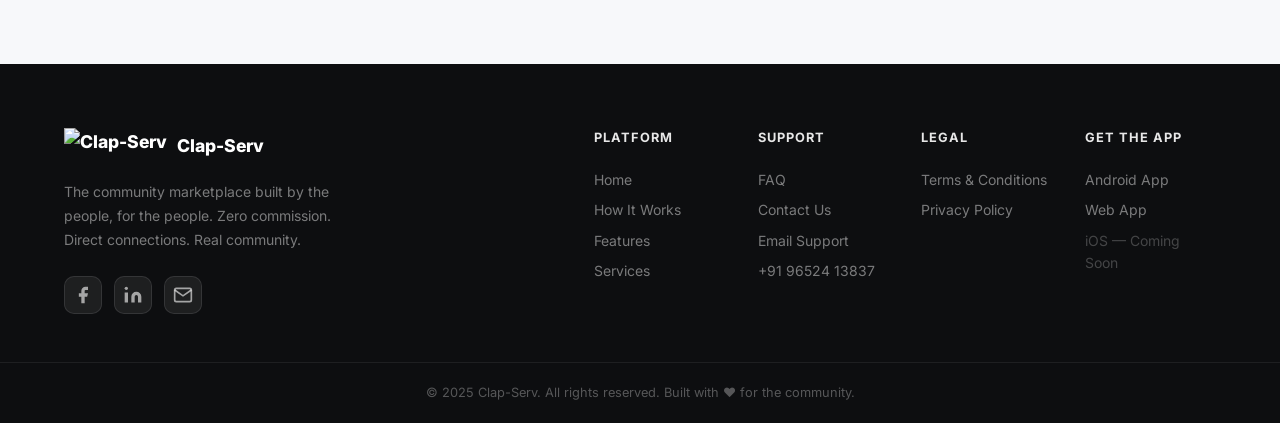
==== commit c7089408: "feat: add "How We Stay Free" section with upcoming financial model Adds a dedicated section explaini" ====
--- a/index.html
+++ b/index.html
@@ -496,13 +496,13 @@
           <div class="join-icon">💻</div>
           <h3>Developers & Builders</h3>
           <p>The codebase is early. The infrastructure vision is big. If you want to work on something that matters — cooperative governance, token architecture, open APIs — reach out.</p>
-          <a href="mailto:contact@clap-serv.com" class="join-cta">Get In Touch →</a>
+          <a href="contact.html" class="join-cta">Get In Touch →</a>
         </div>
         <div class="join-card">
           <div class="join-icon">🤝</div>
           <h3>Like-Minded Founders</h3>
           <p>Building something in the same space — cooperative platforms, rural tech, community ownership? We are not competing with you. We are trying to prove the model together.</p>
-          <a href="mailto:contact@clap-serv.com" class="join-cta">Let's Talk →</a>
+          <a href="contact.html" class="join-cta">Let's Talk →</a>
         </div>
       </div>
 
@@ -514,9 +514,54 @@
           <p class="manifesto-line manifesto-bold">He is the answer to the question: who wins when the old system falls?"</p>
           <div class="manifesto-cta">
             <a href="https://app.clap-serv.com" class="btn-primary" target="_blank">Join Clap-Serv</a>
-            <a href="mailto:contact@clap-serv.com" class="btn-secondary">Write To Us</a>
-          </div>
-        </div>
+            <a href="contact.html" class="btn-secondary">Write To Us</a>
+          </div>
+        </div>
+      </div>
+    </div>
+  </section>
+
+  <!-- ============ HOW WE STAY FREE ============ -->
+  <section class="stay-free" id="stay-free">
+    <div class="section-container">
+      <div class="section-label">Sustainability</div>
+      <div class="upcoming-badge">Upcoming Model</div>
+      <h2 class="section-title">How We Stay Free —<br><span class="gradient-text">The Future Model</span></h2>
+      <p class="section-sub">
+        Zero commission is our promise. But free platforms need a honest answer to "how does this last?"
+        Here is ours — transparent, founder-proof, and community-first.
+      </p>
+
+      <div class="free-grid">
+        <div class="free-card">
+          <div class="free-icon">🤲</div>
+          <div class="free-badge">Voluntary</div>
+          <h3>Community Patron Contributions</h3>
+          <p>Like Wikipedia — those who can, contribute. Those who cannot, use it freely. No guilt, no paywall, no dark patterns. A small banner, a one-time ask, nothing more.</p>
+        </div>
+        <div class="free-card">
+          <div class="free-icon">⭐</div>
+          <div class="free-badge">Optional Premium</div>
+          <h3>Provider Power Features</h3>
+          <p>Priority listing during peak demand, business analytics dashboard, verified badge — planned as optional upgrades. Core features stay free forever. Providers who grow with us can invest in tools that grow their business.</p>
+        </div>
+        <div class="free-card">
+          <div class="free-icon">🪙</div>
+          <div class="free-badge">Governance Token</div>
+          <h3>The CLAP Token</h3>
+          <p>Every review you write, every job completed, every person you refer — earns you governance weight. CLAP tokens are not purchased. They are earned through participation. Surplus platform revenue returns to token holders — the community itself. Anti-speculation design: tokens vest over time and cannot be dumped.</p>
+        </div>
+        <div class="free-card">
+          <div class="free-icon">⚖️</div>
+          <div class="free-badge">Legal Structure</div>
+          <h3>Section 8 Company</h3>
+          <p>Clap-Serv is being structured as a Section 8 (non-profit) company. Under Indian law, this means profits legally cannot be distributed to founders. Every rupee of surplus must go back to the mission — keeping the platform free, improving infrastructure, and rewarding the community that built it.</p>
+        </div>
+      </div>
+
+      <div class="free-footer-note">
+        <p>This model is in design — not yet live. We are sharing it now because you deserve to know what you are building with us.</p>
+        <a href="contact.html" class="btn-secondary">Ask Us Anything About This</a>
       </div>
     </div>
   </section>
--- a/style.css
+++ b/style.css
@@ -1222,3 +1222,106 @@
   .join-grid { grid-template-columns: 1fr; }
 }
 }
+
+/* ================================================================
+   HOW WE STAY FREE
+================================================================ */
+.stay-free {
+  background: var(--bg);
+  padding: 6rem 0;
+}
+
+.upcoming-badge {
+  display: inline-block;
+  background: linear-gradient(135deg, #f59e0b, #d97706);
+  color: #fff;
+  font-size: 0.72rem;
+  font-weight: 700;
+  letter-spacing: 0.1em;
+  text-transform: uppercase;
+  padding: 0.3rem 0.85rem;
+  border-radius: 99px;
+  margin-bottom: 1rem;
+}
+
+.free-grid {
+  display: grid;
+  grid-template-columns: repeat(4, 1fr);
+  gap: 1.5rem;
+  margin: 3rem 0 2.5rem;
+}
+
+.free-card {
+  background: var(--white);
+  border: 1px solid var(--border);
+  border-radius: var(--radius-lg);
+  padding: 2rem 1.5rem;
+  display: flex;
+  flex-direction: column;
+  gap: 0.75rem;
+  transition: box-shadow var(--transition), transform var(--transition);
+}
+
+.free-card:hover {
+  box-shadow: var(--shadow-lg);
+  transform: translateY(-4px);
+}
+
+.free-icon {
+  font-size: 2rem;
+  line-height: 1;
+}
+
+.free-badge {
+  display: inline-block;
+  background: rgba(226, 0, 16, 0.08);
+  color: var(--primary);
+  font-size: 0.7rem;
+  font-weight: 700;
+  letter-spacing: 0.1em;
+  text-transform: uppercase;
+  padding: 0.25rem 0.65rem;
+  border-radius: 99px;
+  align-self: flex-start;
+}
+
+.free-card h3 {
+  font-size: 1rem;
+  font-weight: 700;
+  color: var(--text);
+  line-height: 1.3;
+}
+
+.free-card p {
+  font-size: 0.875rem;
+  color: var(--text-muted);
+  line-height: 1.7;
+  flex: 1;
+}
+
+.free-footer-note {
+  text-align: center;
+  padding: 2rem;
+  background: var(--white);
+  border: 1px solid var(--border);
+  border-radius: var(--radius-lg);
+  display: flex;
+  flex-direction: column;
+  align-items: center;
+  gap: 1.25rem;
+}
+
+.free-footer-note p {
+  color: var(--text-muted);
+  font-size: 0.9rem;
+  font-style: italic;
+  max-width: 520px;
+}
+
+@media (max-width: 1100px) {
+  .free-grid { grid-template-columns: repeat(2, 1fr); }
+}
+
+@media (max-width: 600px) {
+  .free-grid { grid-template-columns: 1fr; }
+}
